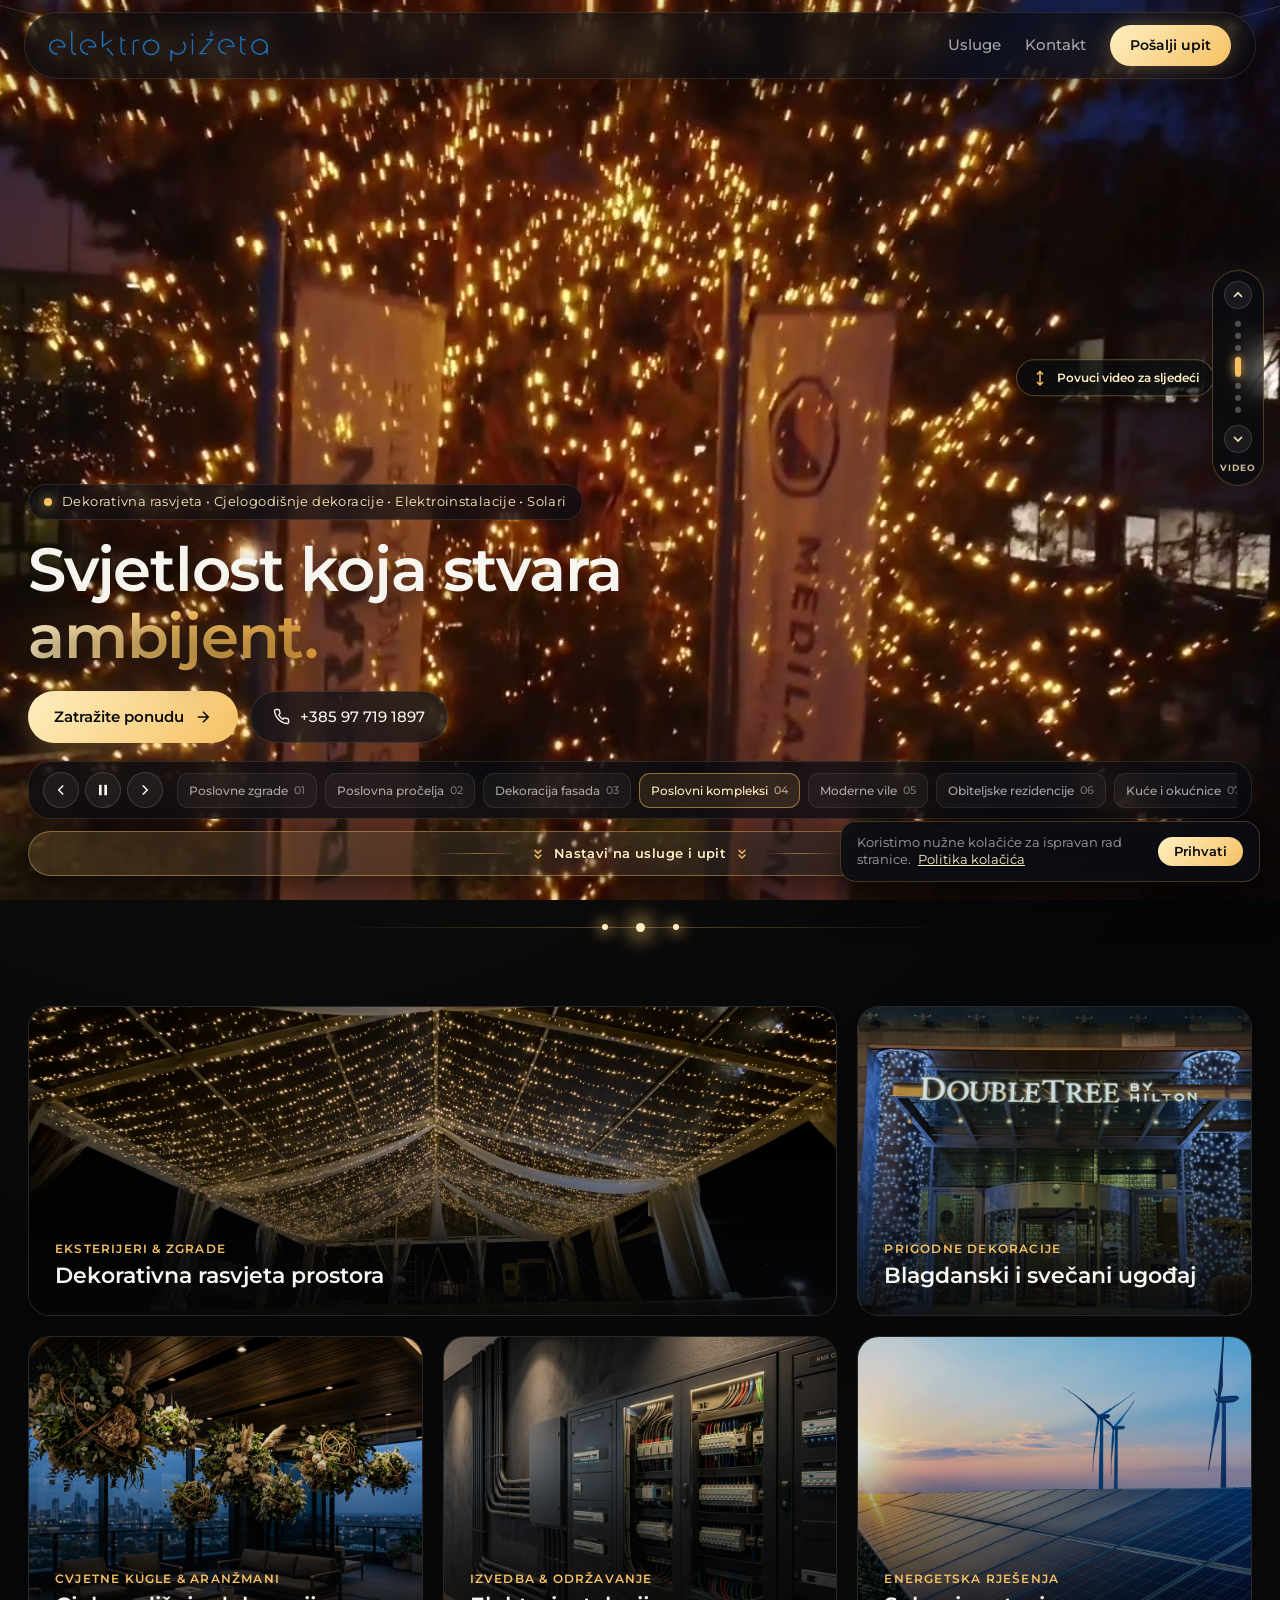
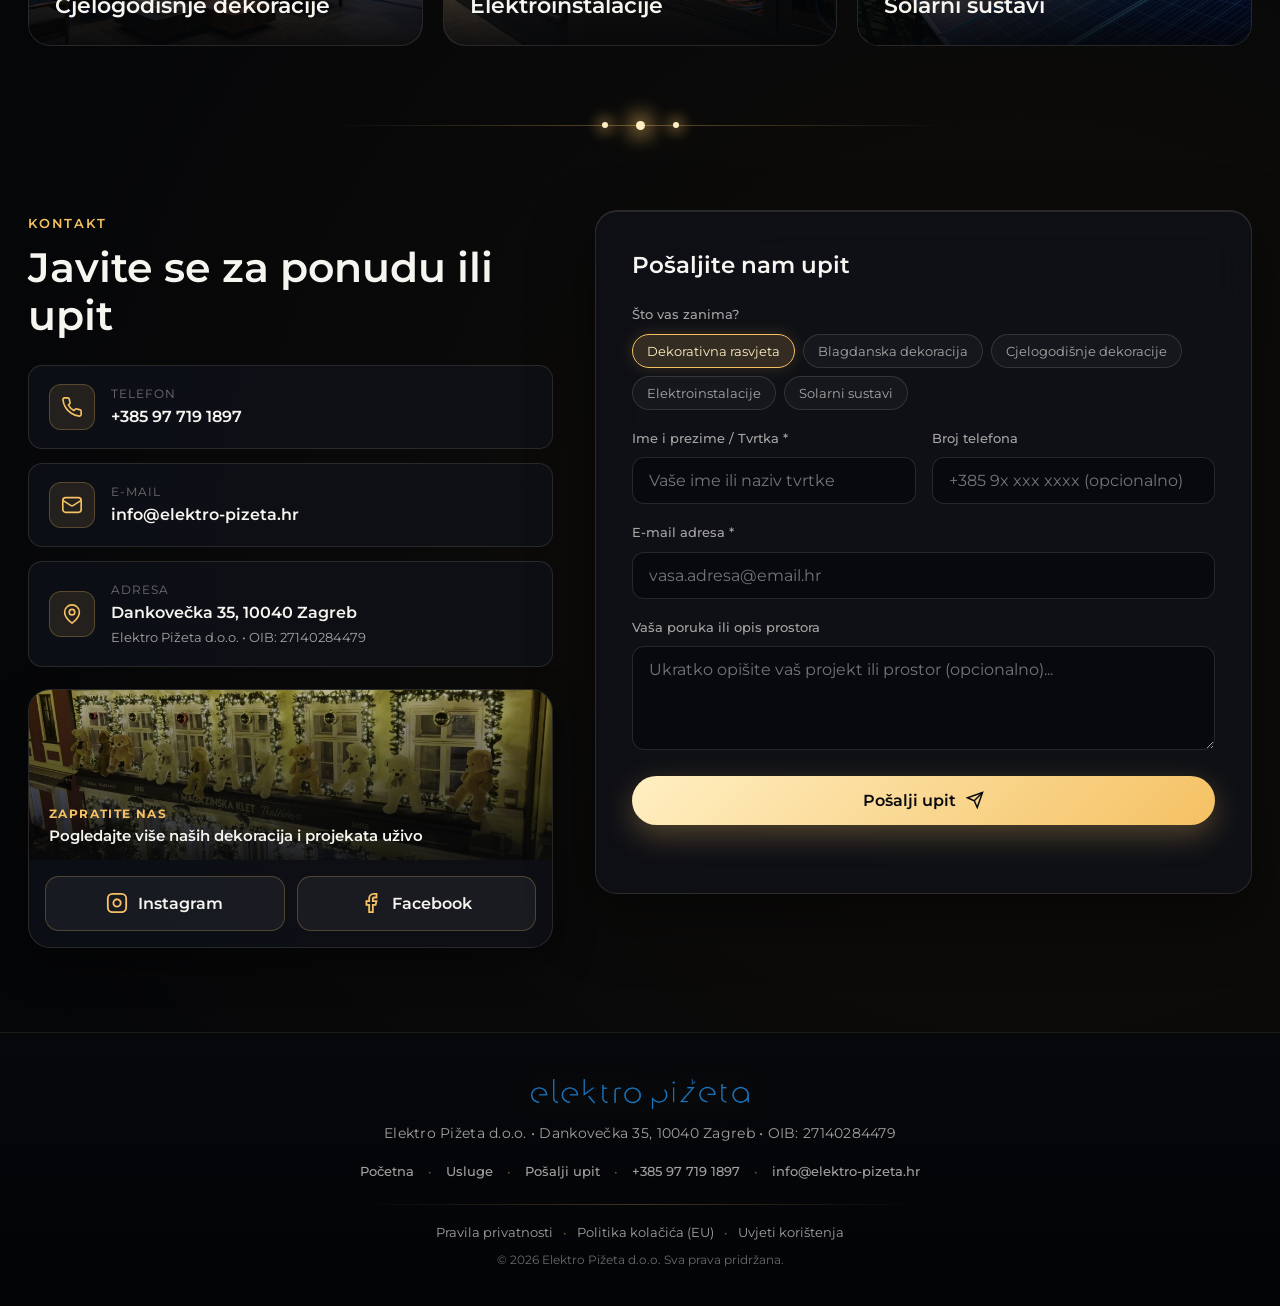
==== index.html @ 0322d675 "Reel vertikalno skrolanje videa, ultra-glatki 540p mobilni videi i prijelaz na usluge" ====
<!DOCTYPE html>
<html lang="hr">
<head>
  <meta charset="UTF-8" />
  <meta name="viewport" content="width=device-width, initial-scale=1.0, viewport-fit=cover" />
  <title>Elektro Pižeta — Dekorativna rasvjeta, Elektroinstalacije & Solarni sustavi</title>
  <meta name="description" content="Elektro Pižeta d.o.o. — Dekorativna rasvjeta prostora, cjelogodišnje dekoracije, elektroinstalacije i solarni sustavi." />
  <link rel="icon" type="image/png" href="assets/images/favicon.png" />

  <!-- Google Fonts: Montserrat -->
  <link rel="preconnect" href="https://fonts.googleapis.com" />
  <link rel="preconnect" href="https://fonts.gstatic.com" crossorigin />
  <link href="https://fonts.googleapis.com/css2?family=Montserrat:ital,wght@0,300..800;1,300..800&display=swap" rel="stylesheet" />

  <link rel="stylesheet" href="styles.css" />
</head>
<body>
  <!-- Subtle Ambient Warm Bokeh Canvas -->
  <canvas id="ambient-lights-canvas" aria-hidden="true"></canvas>

  <!-- Subtle Hanging Architectural String Lights (Top Catenary Garland) -->
  <div class="string-lights-wrapper" aria-hidden="true">
    <svg class="string-lights-svg" viewBox="0 0 1440 110" preserveAspectRatio="none">
      <defs>
        <radialGradient id="bulb-glow" cx="50%" cy="50%" r="50%">
          <stop offset="0%" stop-color="#fff6d6" stop-opacity="1" />
          <stop offset="35%" stop-color="#f7b955" stop-opacity="0.65" />
          <stop offset="100%" stop-color="#f7b955" stop-opacity="0" />
        </radialGradient>
      </defs>
      <!-- Catenary wires -->
      <path class="wire" d="M-20,0 Q180,68 380,8" />
      <path class="wire" d="M380,8 Q560,78 740,12" />
      <path class="wire" d="M740,12 Q920,76 1100,8" />
      <path class="wire" d="M1100,8 Q1280,68 1460,0" />

      <!-- Warm architectural filament bulbs -->
      <g class="bulb-group b1" transform="translate(80, 25)">
        <line x1="0" y1="0" x2="0" y2="10" class="socket-cord" />
        <circle cx="0" cy="14" r="18" fill="url(#bulb-glow)" class="glow-halo" />
        <circle cx="0" cy="14" r="3" fill="#fff8e7" />
      </g>
      <g class="bulb-group b2" transform="translate(185, 38)">
        <line x1="0" y1="0" x2="0" y2="14" class="socket-cord" />
        <circle cx="0" cy="18" r="22" fill="url(#bulb-glow)" class="glow-halo" />
        <circle cx="0" cy="18" r="3.5" fill="#fff8e7" />
      </g>
      <g class="bulb-group b3" transform="translate(295, 26)">
        <line x1="0" y1="0" x2="0" y2="9" class="socket-cord" />
        <circle cx="0" cy="13" r="17" fill="url(#bulb-glow)" class="glow-halo" />
        <circle cx="0" cy="13" r="3" fill="#fff8e7" />
      </g>
      <g class="bulb-group b4" transform="translate(465, 32)">
        <line x1="0" y1="0" x2="0" y2="12" class="socket-cord" />
        <circle cx="0" cy="16" r="20" fill="url(#bulb-glow)" class="glow-halo" />
        <circle cx="0" cy="16" r="3.2" fill="#fff8e7" />
      </g>
      <g class="bulb-group b5" transform="translate(565, 44)">
        <line x1="0" y1="0" x2="0" y2="15" class="socket-cord" />
        <circle cx="0" cy="19" r="24" fill="url(#bulb-glow)" class="glow-halo" />
        <circle cx="0" cy="19" r="3.5" fill="#fff8e7" />
      </g>
      <g class="bulb-group b6" transform="translate(665, 30)">
        <line x1="0" y1="0" x2="0" y2="10" class="socket-cord" />
        <circle cx="0" cy="14" r="18" fill="url(#bulb-glow)" class="glow-halo" />
        <circle cx="0" cy="14" r="3" fill="#fff8e7" />
      </g>
      <g class="bulb-group b7" transform="translate(830, 32)">
        <line x1="0" y1="0" x2="0" y2="12" class="socket-cord" />
        <circle cx="0" cy="16" r="20" fill="url(#bulb-glow)" class="glow-halo" />
        <circle cx="0" cy="16" r="3.2" fill="#fff8e7" />
      </g>
      <g class="bulb-group b8" transform="translate(925, 43)">
        <line x1="0" y1="0" x2="0" y2="14" class="socket-cord" />
        <circle cx="0" cy="18" r="23" fill="url(#bulb-glow)" class="glow-halo" />
        <circle cx="0" cy="18" r="3.5" fill="#fff8e7" />
      </g>
      <g class="bulb-group b9" transform="translate(1025, 28)">
        <line x1="0" y1="0" x2="0" y2="9" class="socket-cord" />
        <circle cx="0" cy="13" r="17" fill="url(#bulb-glow)" class="glow-halo" />
        <circle cx="0" cy="13" r="3" fill="#fff8e7" />
      </g>
      <g class="bulb-group b10" transform="translate(1195, 29)">
        <line x1="0" y1="0" x2="0" y2="11" class="socket-cord" />
        <circle cx="0" cy="15" r="19" fill="url(#bulb-glow)" class="glow-halo" />
        <circle cx="0" cy="15" r="3.2" fill="#fff8e7" />
      </g>
      <g class="bulb-group b11" transform="translate(1290, 36)">
        <line x1="0" y1="0" x2="0" y2="13" class="socket-cord" />
        <circle cx="0" cy="17" r="21" fill="url(#bulb-glow)" class="glow-halo" />
        <circle cx="0" cy="17" r="3.4" fill="#fff8e7" />
      </g>
      <g class="bulb-group b12" transform="translate(1385, 22)">
        <line x1="0" y1="0" x2="0" y2="8" class="socket-cord" />
        <circle cx="0" cy="12" r="16" fill="url(#bulb-glow)" class="glow-halo" />
        <circle cx="0" cy="12" r="2.8" fill="#fff8e7" />
      </g>
    </svg>
  </div>

  <!-- Navigation Header -->
  <header class="site-header" id="top">
    <div class="header-inner">
      <a href="#top" class="brand-logo" aria-label="Elektro Pižeta Početna">
        <img src="assets/images/logo-light.png" alt="Elektro Pižeta" />
      </a>

      <nav class="main-nav" aria-label="Glavna navigacija">
        <a href="#galerija" class="nav-link">Usluge</a>
        <a href="#kontakt" class="nav-link">Kontakt</a>
        <a href="#upit" class="nav-cta">Pošalji upit</a>
      </nav>
    </div>
  </header>

  <main>
    <!-- HERO: Fullscreen Sequential Video Showcase (PC Panoramic 16:9 / Mobile Vertical Reel 9:16) -->
    <section class="hero-video-section" aria-label="Video prezentacija radova">
      <div class="video-stage" id="video-stage">
        <video
          id="hero-video-primary"
          class="hero-video active"
          playsinline
          webkit-playsinline
          muted
          preload="auto"
          poster="assets/images/poster-mob-6.jpg"
        ></video>
        <video
          id="hero-video-secondary"
          class="hero-video"
          playsinline
          webkit-playsinline
          muted
          preload="auto"
        ></video>

        <!-- Subtle Vignette & Warm Glow Overlay -->
        <div class="video-vignette"></div>

        <!-- Indikator za vertikalno skrolanje videa (Reels stil na desnom rubu) -->
        <div class="reel-side-rail" id="reel-side-rail" aria-label="Vertikalna navigacija videa">
          <button type="button" class="reel-rail-arrow" id="reel-up-btn" aria-label="Prethodni video">
            <svg width="16" height="16" viewBox="0 0 24 24" fill="none" stroke="currentColor" stroke-width="2.4">
              <path d="M18 15l-6-6-6 6" />
            </svg>
          </button>
          <div class="reel-rail-dots" id="reel-rail-dots"></div>
          <button type="button" class="reel-rail-arrow" id="reel-down-btn" aria-label="Sljedeći video">
            <svg width="16" height="16" viewBox="0 0 24 24" fill="none" stroke="currentColor" stroke-width="2.4">
              <path d="M6 9l6 6 6-6" />
            </svg>
          </button>
          <span class="reel-rail-label">VIDEO</span>
        </div>

        <!-- Animirana oznaka koja posjetitelju pokazuje da se videi mogu skrolati -->
        <div class="reel-swipe-hint" id="reel-swipe-hint" aria-hidden="true">
          <div class="swipe-hint-icon">
            <svg width="18" height="18" viewBox="0 0 24 24" fill="none" stroke="currentColor" stroke-width="2">
              <path d="M12 3v18M8 7l4-4 4 4M8 17l4 4 4-4" />
            </svg>
          </div>
          <span>Povuci video za sljedeći</span>
        </div>
      </div>

      <!-- Donja zona (Naslov, gumbi i traka za skrolanje STRANICE na Usluge i Upit) -->
      <div class="hero-content-container" id="hero-page-scroll-zone">
        <div class="hero-minimal-copy">
          <div class="ambient-badge">
            <span class="pulse-dot"></span>
            <span>Dekorativna rasvjeta &bull; Cjelogodišnje dekoracije &bull; Elektroinstalacije &bull; Solari</span>
          </div>
          <h1 class="hero-title">Svjetlost koja stvara <span class="gold-gradient-text">ambijent.</span></h1>
          <div class="hero-actions">
            <a href="#upit" class="btn-primary">
              <span>Zatražite ponudu</span>
              <svg width="18" height="18" viewBox="0 0 24 24" fill="none" stroke="currentColor" stroke-width="2">
                <path d="M5 12h14M12 5l7 7-7 7" />
              </svg>
            </a>
            <a href="tel:+385977191897" class="btn-glass">
              <svg width="17" height="17" viewBox="0 0 24 24" fill="none" stroke="currentColor" stroke-width="2">
                <path d="M22 16.92v3a2 2 0 0 1-2.18 2 19.79 19.79 0 0 1-8.63-3.07 19.5 19.5 0 0 1-6-6 19.79 19.79 0 0 1-3.07-8.67A2 2 0 0 1 4.11 2h3a2 2 0 0 1 2 1.72 12.84 12.84 0 0 0 .7 2.81 2 2 0 0 1-.45 2.11L8.09 9.91a16 16 0 0 0 6 6l1.27-1.27a2 2 0 0 1 2.11-.45 12.84 12.84 0 0 0 2.81.7A2 2 0 0 1 22 16.92z" />
              </svg>
              <span>+385 97 719 1897</span>
            </a>
          </div>
        </div>

        <!-- Video Playlist Controls -->
        <div class="video-controls-bar" aria-label="Kontrole video galerije">
          <div class="video-nav-arrows">
            <button type="button" class="video-ctrl-btn" id="prev-video-btn" aria-label="Prethodni video" title="Prethodni video">
              <svg width="18" height="18" viewBox="0 0 24 24" fill="none" stroke="currentColor" stroke-width="2">
                <path d="M15 18l-6-6 6-6" />
              </svg>
            </button>
            <button type="button" class="video-ctrl-btn" id="play-pause-btn" aria-label="Pauziraj ili pokreni video" title="Play / Pause">
              <svg id="pause-icon" width="16" height="16" viewBox="0 0 24 24" fill="currentColor">
                <rect x="6" y="4" width="4" height="16" rx="1" />
                <rect x="14" y="4" width="4" height="16" rx="1" />
              </svg>
              <svg id="play-icon" width="16" height="16" viewBox="0 0 24 24" fill="currentColor" style="display:none;">
                <polygon points="6 4 20 12 6 20 6 4" />
              </svg>
            </button>
            <button type="button" class="video-ctrl-btn" id="next-video-btn" aria-label="Sljedeći video" title="Sljedeći video">
              <svg width="18" height="18" viewBox="0 0 24 24" fill="none" stroke="currentColor" stroke-width="2">
                <path d="M9 18l6-6-6-6" />
              </svg>
            </button>
          </div>

          <!-- Dynamic Video Pills with Progress Bars -->
          <div class="video-playlist-pills" id="video-playlist-pills"></div>
        </div>

        <!-- Rješenje za skrolanje stranice dalje: Posebna traka za prijelaz na Usluge i Upit -->
        <a href="#galerija" class="page-scroll-bridge" id="scroll-down-page-btn" aria-label="Skrolaj dolje na usluge i upit">
          <span class="bridge-line"></span>
          <span class="bridge-text">
            <svg width="16" height="16" viewBox="0 0 24 24" fill="none" stroke="currentColor" stroke-width="2.2" class="bridge-chevron">
              <path d="M7 13l5 5 5-5M7 6l5 5 5-5" />
            </svg>
            <span>Nastavi na usluge i upit</span>
            <svg width="16" height="16" viewBox="0 0 24 24" fill="none" stroke="currentColor" stroke-width="2.2" class="bridge-chevron">
              <path d="M7 13l5 5 5-5M7 6l5 5 5-5" />
            </svg>
          </span>
          <span class="bridge-line"></span>
        </a>
      </div>
    </section>

    <!-- Subtle Light Divider -->
    <div class="glow-divider" aria-hidden="true">
      <span class="glow-node"></span>
      <span class="glow-node large"></span>
      <span class="glow-node"></span>
    </div>

    <!-- USLUGE (Bento Grid) -->
    <section class="visual-grid-section" id="galerija">
      <div class="section-container">
        <div class="bento-gallery">
          <!-- 1. Dekorativna rasvjeta prostora -->
          <article class="bento-card bento-wide">
            <img src="assets/images/dekor-prostora.jpg" alt="Dekorativna rasvjeta prostora, eksterijera i fasada" loading="lazy" />
            <div class="bento-overlay">
              <span class="bento-tag">Eksterijeri &amp; Zgrade</span>
              <h2>Dekorativna rasvjeta prostora</h2>
            </div>
          </article>

          <!-- 2. Blagdanski i svečani ugođaj -->
          <article class="bento-card">
            <img src="assets/images/dekor-hilton.jpg" alt="Blagdanski i svečani ugođaj poslovnih objekata" loading="lazy" />
            <div class="bento-overlay">
              <span class="bento-tag">Prigodne dekoracije</span>
              <h2>Blagdanski i svečani ugođaj</h2>
            </div>
          </article>

          <!-- 3. Cjelogodišnje dekoracije (Dekorativne lopte, cvijeće, bez božićnih motiva) -->
          <article class="bento-card">
            <img src="assets/images/cjelogodisnje-dekoracije.jpg" alt="Cjelogodišnje dekoracije — dekorativne cvjetne kugle i aranžmani" loading="lazy" />
            <div class="bento-overlay">
              <span class="bento-tag">Cvjetne kugle &amp; Aranžmani</span>
              <h2>Cjelogodišnje dekoracije</h2>
            </div>
          </article>

          <!-- 4. Elektroinstalacije -->
          <article class="bento-card">
            <img src="assets/images/elektroinstalacije.jpg" alt="Stručne elektroinstalacije za poslovne i stambene objekte" loading="lazy" />
            <div class="bento-overlay">
              <span class="bento-tag">Izvedba &amp; Održavanje</span>
              <h2>Elektroinstalacije</h2>
            </div>
          </article>

          <!-- 5. Solarni sustavi -->
          <article class="bento-card">
            <img src="assets/images/solar-hero.jpg" alt="Solarni sustavi i elektrane" loading="lazy" />
            <div class="bento-overlay">
              <span class="bento-tag">Energetska rješenja</span>
              <h2>Solarni sustavi</h2>
            </div>
          </article>
        </div>
      </div>
    </section>

    <!-- Subtle Light Divider -->
    <div class="glow-divider" aria-hidden="true">
      <span class="glow-node"></span>
      <span class="glow-node large"></span>
      <span class="glow-node"></span>
    </div>

    <!-- KONTAKT & FORMA ZA UPIT -->
    <section class="contact-section" id="kontakt">
      <div class="section-container">
        <div class="contact-grid" id="upit">
          <!-- Lijeva strana: Kontakt podaci -->
          <div class="contact-info-panel">
            <span class="eyebrow-gold">Kontakt</span>
            <h2 class="section-heading">Javite se za ponudu ili upit</h2>

            <div class="contact-cards-list">
              <a href="tel:+385977191897" class="contact-item-card">
                <div class="contact-icon">
                  <svg width="22" height="22" viewBox="0 0 24 24" fill="none" stroke="currentColor" stroke-width="1.8">
                    <path d="M22 16.92v3a2 2 0 0 1-2.18 2 19.79 19.79 0 0 1-8.63-3.07 19.5 19.5 0 0 1-6-6 19.79 19.79 0 0 1-3.07-8.67A2 2 0 0 1 4.11 2h3a2 2 0 0 1 2 1.72 12.84 12.84 0 0 0 .7 2.81 2 2 0 0 1-.45 2.11L8.09 9.91a16 16 0 0 0 6 6l1.27-1.27a2 2 0 0 1 2.11-.45 12.84 12.84 0 0 0 2.81.7A2 2 0 0 1 22 16.92z" />
                  </svg>
                </div>
                <div>
                  <span class="contact-label">Telefon</span>
                  <strong class="contact-value">+385 97 719 1897</strong>
                </div>
              </a>

              <a href="mailto:info@elektro-pizeta.hr" class="contact-item-card">
                <div class="contact-icon">
                  <svg width="22" height="22" viewBox="0 0 24 24" fill="none" stroke="currentColor" stroke-width="1.8">
                    <rect x="2" y="4" width="20" height="16" rx="3" />
                    <path d="m22 7-8.97 5.7a1.94 1.94 0 0 1-2.06 0L2 7" />
                  </svg>
                </div>
                <div>
                  <span class="contact-label">E-mail</span>
                  <strong class="contact-value">info@elektro-pizeta.hr</strong>
                </div>
              </a>

              <a href="https://maps.google.com/?q=Dankovečka+35,+10040+Zagreb" target="_blank" rel="noopener noreferrer" class="contact-item-card">
                <div class="contact-icon">
                  <svg width="22" height="22" viewBox="0 0 24 24" fill="none" stroke="currentColor" stroke-width="1.8">
                    <path d="M20 10c0 6-8 12-8 12s-8-6-8-12a8 8 0 0 1 16 0Z" />
                    <circle cx="12" cy="10" r="3" />
                  </svg>
                </div>
                <div>
                  <span class="contact-label">Adresa</span>
                  <strong class="contact-value">Dankovečka 35, 10040 Zagreb</strong>
                  <small class="contact-subvalue">Elektro Pižeta d.o.o. &bull; OIB: 27140284479</small>
                </div>
              </a>
            </div>

            <!-- Upečatljiva kartica za društvene mreže sa slikom i većim tipkama -->
            <div class="social-showcase-card">
              <div class="social-showcase-media">
                <img src="assets/images/poster-pc-3.jpg" alt="Elektro Pižeta projekti na društvenim mrežama" loading="lazy" />
                <div class="social-showcase-overlay">
                  <span class="social-showcase-badge">Zapratite nas</span>
                  <p class="social-showcase-caption">Pogledajte više naših dekoracija i projekata uživo</p>
                </div>
              </div>
              <div class="social-links-row">
                <a href="https://www.instagram.com/elektro_pizeta/" target="_blank" rel="noopener noreferrer" class="social-pill social-pill-lg">
                  <svg width="22" height="22" viewBox="0 0 24 24" fill="none" stroke="currentColor" stroke-width="2">
                    <rect x="2" y="2" width="20" height="20" rx="5" ry="5" />
                    <path d="M16 11.37A4 4 0 1 1 12.63 8 4 4 0 0 1 16 11.37z" />
                    <line x1="17.5" y1="6.5" x2="17.51" y2="6.5" />
                  </svg>
                  <span>Instagram</span>
                </a>
                <a href="https://www.facebook.com/people/Elektro-Pieta/100046227527095/" target="_blank" rel="noopener noreferrer" class="social-pill social-pill-lg">
                  <svg width="22" height="22" viewBox="0 0 24 24" fill="none" stroke="currentColor" stroke-width="2">
                    <path d="M18 2h-3a5 5 0 0 0-5 5v3H7v4h3v8h4v-8h3l1-4h-4V7a1 1 0 0 1 1-1h3z" />
                  </svg>
                  <span>Facebook</span>
                </a>
              </div>
            </div>
          </div>

          <!-- Desna strana: Forma za upit -->
          <div class="inquiry-form-panel">
            <form id="inquiry-form" class="inquiry-form">
              <h3 class="form-title">Pošaljite nam upit</h3>

              <!-- Odabir teme jednim klikom -->
              <div class="field-group">
                <label class="field-label">Što vas zanima?</label>
                <div class="topic-chips" id="topic-chips">
                  <button type="button" class="topic-chip active" data-topic="Dekorativna rasvjeta prostora">Dekorativna rasvjeta</button>
                  <button type="button" class="topic-chip" data-topic="Blagdanski i svečani ugođaj">Blagdanska dekoracija</button>
                  <button type="button" class="topic-chip" data-topic="Cjelogodišnje dekoracije">Cjelogodišnje dekoracije</button>
                  <button type="button" class="topic-chip" data-topic="Elektroinstalacije">Elektroinstalacije</button>
                  <button type="button" class="topic-chip" data-topic="Solarni sustavi">Solarni sustavi</button>
                </div>
                <input type="hidden" name="kategorija" id="selected-topic" value="Dekorativna rasvjeta prostora" />
              </div>

              <div class="form-row-two">
                <div class="field-group">
                  <label for="ime" class="field-label">Ime i prezime / Tvrtka *</label>
                  <input type="text" id="ime" name="ime" required placeholder="Vaše ime ili naziv tvrtke" />
                </div>
                <div class="field-group">
                  <label for="telefon" class="field-label">Broj telefona</label>
                  <input type="tel" id="telefon" name="telefon" placeholder="+385 9x xxx xxxx (opcionalno)" />
                </div>
              </div>

              <div class="field-group">
                <label for="email" class="field-label">E-mail adresa *</label>
                <input type="email" id="email" name="email" required placeholder="vasa.adresa@email.hr" />
              </div>

              <div class="field-group">
                <label for="poruka" class="field-label">Vaša poruka ili opis prostora</label>
                <textarea id="poruka" name="poruka" rows="4" placeholder="Ukratko opišite vaš projekt ili prostor (opcionalno)..."></textarea>
              </div>

              <button type="submit" class="btn-submit" id="submit-btn">
                <span>Pošalji upit</span>
                <svg width="18" height="18" viewBox="0 0 24 24" fill="none" stroke="currentColor" stroke-width="2">
                  <line x1="22" y1="2" x2="11" y2="13" />
                  <polygon points="22 2 15 22 11 13 2 9 22 2" />
                </svg>
              </button>

              <p id="form-feedback" class="form-feedback" role="status" aria-live="polite"></p>
            </form>
          </div>
        </div>
      </div>
    </section>
  </main>

  <!-- Symmetrical Luxury Dark Footer -->
  <footer class="site-footer">
    <div class="section-container footer-symmetric">
      <a href="#top" class="footer-brand-link" aria-label="Povratak na vrh">
        <img src="assets/images/logo-light.png" alt="Elektro Pižeta" class="footer-logo" />
      </a>

      <p class="footer-company-details">
        Elektro Pižeta d.o.o. &bull; Dankovečka 35, 10040 Zagreb &bull; OIB: 27140284479
      </p>

      <nav class="footer-quick-links" aria-label="Brze poveznice u podnožju">
        <a href="#top">Početna</a>
        <span class="footer-dot">&bull;</span>
        <a href="#galerija">Usluge</a>
        <span class="footer-dot">&bull;</span>
        <a href="#upit">Pošalji upit</a>
        <span class="footer-dot">&bull;</span>
        <a href="tel:+385977191897">+385 97 719 1897</a>
        <span class="footer-dot">&bull;</span>
        <a href="mailto:info@elektro-pizeta.hr">info@elektro-pizeta.hr</a>
      </nav>

      <div class="footer-divider" aria-hidden="true"></div>

      <div class="footer-bottom-bar">
        <div class="footer-legal-links">
          <button type="button" class="footer-legal-btn" data-open-legal="privacy">Pravila privatnosti</button>
          <span class="footer-dot">&bull;</span>
          <button type="button" class="footer-legal-btn" data-open-legal="cookies">Politika kolačića (EU)</button>
          <span class="footer-dot">&bull;</span>
          <button type="button" class="footer-legal-btn" data-open-legal="terms">Uvjeti korištenja</button>
        </div>

        <p class="footer-copy">&copy; <span id="year">2026</span> Elektro Pižeta d.o.o. Sva prava pridržana.</p>
      </div>
    </div>
  </footer>

  <!-- Suptilna obavijest o kolačićima (Cookie Toast) -->
  <aside id="cookie-banner" class="cookie-banner" role="dialog" aria-live="polite" aria-label="Obavijest o kolačićima" hidden>
    <div class="cookie-banner-text">
      <span>Koristimo nužne kolačiće za ispravan rad stranice.</span>
      <button type="button" class="cookie-link-btn" data-open-legal="cookies">Politika kolačića</button>
    </div>
    <div class="cookie-banner-actions">
      <button type="button" id="cookie-accept-btn" class="cookie-accept-btn">Prihvati</button>
    </div>
  </aside>

  <!-- Modal za Pravila privatnosti, Politiku kolačića i Uvjete korištenja -->
  <div id="legal-modal" class="legal-modal-backdrop" role="dialog" aria-modal="true" aria-labelledby="legal-modal-title" hidden>
    <div class="legal-modal-dialog">
      <div class="legal-modal-header">
        <div class="legal-tabs" role="tablist">
          <button type="button" class="legal-tab active" data-legal-tab="privacy" role="tab">Pravila privatnosti</button>
          <button type="button" class="legal-tab" data-legal-tab="cookies" role="tab">Politika kolačića (EU)</button>
          <button type="button" class="legal-tab" data-legal-tab="terms" role="tab">Uvjeti korištenja</button>
        </div>
        <button type="button" id="legal-modal-close" class="legal-close-btn" aria-label="Zatvori">
          <svg width="20" height="20" viewBox="0 0 24 24" fill="none" stroke="currentColor" stroke-width="2">
            <line x1="18" y1="6" x2="6" y2="18" />
            <line x1="6" y1="6" x2="18" y2="18" />
          </svg>
        </button>
      </div>

      <div class="legal-modal-body">
        <!-- Tab 1: Pravila privatnosti -->
        <div class="legal-pane active" id="legal-pane-privacy">
          <h3 id="legal-modal-title">Pravila privatnosti</h3>
          <p><strong>Elektro Pižeta d.o.o.</strong> (Dankovečka 35, 10040 Zagreb, OIB: 27140284479), vlasnik web stranice <code>www.elektro-pizeta.hr</code>, svjesna je važnosti zaštite Vaše privatnosti te se obvezuje štititi podatke prikupljene od posjetitelja naše internetske stranice sukladno Općoj uredbi o zaštiti osobnih podataka (GDPR – Uredba EU 2016/679).</p>
          <h4>Podaci koje prikupljamo</h4>
          <p>Osobne podatke (ime i prezime ili naziv tvrtke, broj telefona, e-mail adresa i sadržaj upita) prikupljamo isključivo kada nam ih dobrovoljno dostavite putem kontakt forme ili izravnim slanjem e-pošte u svrhu izrade informativne ponude ili odgovora na vaš upit.</p>
          <h4>Svrha i rok čuvanja podataka</h4>
          <p>Vaše podatke koristimo isključivo radi poslovne komunikacije i realizacije traženih usluga (dekorativna rasvjeta, cjelogodišnje dekoracije, elektroinstalacije, solarni sustavi) te ih ne ustupamo trećim stranama, osim kada je to zakonski obvezno.</p>
          <h4>Vaša prava</h4>
          <p>U svakom trenutku imate pravo zatražiti pristup svojim osobnim podacima, njihov ispravak ili brisanje slanjem zahtjeva na <a href="mailto:info@elektro-pizeta.hr">info@elektro-pizeta.hr</a>.</p>
        </div>

        <!-- Tab 2: Politika kolačića (EU) -->
        <div class="legal-pane" id="legal-pane-cookies" hidden>
          <h3>Politika kolačića (EU)</h3>
          <p>Ova Politika kolačića primjenjuje se na građane i stalne rezidente Europskog gospodarskog prostora. Naše web mjesto <code>https://elektro-pizeta.hr</code> koristi samo tehnički nužne kolačiće i lokalnu pohranu preglednika radi pravilnog i sigurnog funkcioniranja stranice.</p>
          <h4>Što su kolačići?</h4>
          <p>Kolačić je mala tekstualna datoteka koju vaš preglednik sprema na vaš uređaj prilikom posjeta internetskoj stranici kako bi zapamtio vaše osnovne postavke (poput potvrde ove obavijesti o kolačićima).</p>
          <h4>Vrste kolačića koje koristimo</h4>
          <ul>
            <li><strong>Tehnički / nužni kolačići:</strong> Neophodni su za ispravno prikazivanje web mjesta, rad video zapisa, sigurnost (Cloudflare zaštita) i pamćenje vašeg izbora o kolačićima. Ovi kolačići ne prate vaše kretanje na drugim stranicama.</li>
          </ul>
          <h4>Upravljanje kolačićima</h4>
          <p>Kolačiće možete u bilo kojem trenutku obrisati ili blokirati kroz postavke svojeg internetskog preglednika.</p>
        </div>

        <!-- Tab 3: Uvjeti korištenja -->
        <div class="legal-pane" id="legal-pane-terms" hidden>
          <h3>Uvjeti korištenja</h3>
          <p>Informacije objavljene na internetskoj stranici <code>elektro-pizeta.hr</code> informativnog su karaktera. <strong>Elektro Pižeta d.o.o.</strong> nastoji osigurati točnost i ažurnost svih prikazanih informacija, fotografija i video materijala izvedenih projekata.</p>
          <h4>Autorska prava</h4>
          <p>Svi video materijali, fotografije projekata, logotipi i vizualni elementi na ovoj stranici vlasništvo su tvrtke Elektro Pižeta d.o.o. te ih nije dopušteno kopirati ili distribuirati bez prethodne pisane suglasnosti.</p>
          <h4>Kontakt podaci</h4>
          <p>Elektro Pižeta d.o.o.<br />Dankovečka 35, 10040 Zagreb<br />OIB: 27140284479<br />E-mail: <a href="mailto:info@elektro-pizeta.hr">info@elektro-pizeta.hr</a></p>
        </div>
      </div>
    </div>
  </div>

  <script src="script.js"></script>
</body>
</html>
---- styles.css ----
:root {
  --bg-deep: #050608;
  --bg-surface: #0b0d13;
  --bg-card: rgba(16, 19, 27, 0.72);
  --bg-glass: rgba(255, 255, 255, 0.04);
  --border-subtle: rgba(255, 232, 185, 0.12);
  --border-glow: rgba(247, 185, 85, 0.38);

  --gold-light: #ffefc2;
  --gold-primary: #f5c163;
  --gold-warm: #e29d38;
  --gold-glow: rgba(245, 193, 99, 0.25);

  --text-main: #f7f5f0;
  --text-muted: rgba(247, 245, 240, 0.65);
  --text-dim: rgba(247, 245, 240, 0.42);

  --font-display: 'Montserrat', -apple-system, BlinkMacSystemFont, sans-serif;
  --font-sans: 'Montserrat', -apple-system, BlinkMacSystemFont, sans-serif;

  --radius-lg: 22px;
  --radius-md: 14px;
  --radius-pill: 999px;
}

*,
*::before,
*::after {
  box-sizing: border-box;
  margin: 0;
  padding: 0;
}

html {
  scroll-behavior: smooth;
  background-color: var(--bg-deep);
  color: var(--text-main);
  font-family: var(--font-sans);
  -webkit-text-size-adjust: 100%;
}

body {
  background-color: var(--bg-deep);
  background-image:
    radial-gradient(circle at 20% 10%, rgba(245, 193, 99, 0.06), transparent 40%),
    radial-gradient(circle at 80% 75%, rgba(226, 157, 56, 0.05), transparent 45%);
  min-height: 100vh;
  min-height: 100dvh;
  overflow-x: hidden;
  line-height: 1.6;
  position: relative;
}

/* Subtle Ambient Bokeh Canvas */
#ambient-lights-canvas {
  position: fixed;
  inset: 0;
  width: 100%;
  height: 100%;
  pointer-events: none;
  z-index: 1;
  opacity: 0.75;
}

/* Subtle Hanging Architectural String Lights (Top Garland) */
.string-lights-wrapper {
  position: fixed;
  top: 0;
  left: 0;
  width: 100%;
  height: 92px;
  pointer-events: none;
  z-index: 35;
  overflow: hidden;
}

.string-lights-svg {
  width: 100%;
  height: 100%;
  display: block;
}

.string-lights-svg .wire {
  fill: none;
  stroke: rgba(255, 232, 185, 0.16);
  stroke-width: 1.2;
}

.string-lights-svg .socket-cord {
  stroke: rgba(255, 232, 185, 0.22);
  stroke-width: 1.1;
}

.bulb-group .glow-halo {
  animation: warmPulse 4.2s ease-in-out infinite alternate;
}

.bulb-group.b2 .glow-halo, .bulb-group.b6 .glow-halo, .bulb-group.b10 .glow-halo {
  animation-duration: 3.3s;
  animation-delay: -1.2s;
}

.bulb-group.b3 .glow-halo, .bulb-group.b7 .glow-halo, .bulb-group.b11 .glow-halo {
  animation-duration: 4.9s;
  animation-delay: -2.4s;
}

@keyframes warmPulse {
  0% { opacity: 0.45; }
  50% { opacity: 0.92; }
  100% { opacity: 0.62; }
}

/* Header */
.site-header {
  position: fixed;
  top: max(12px, env(safe-area-inset-top));
  left: 0;
  width: 100%;
  z-index: 40;
  padding: 0 24px;
}

.header-inner {
  max-width: 1320px;
  margin: 0 auto;
  padding: 12px 24px;
  background: rgba(8, 10, 15, 0.68);
  backdrop-filter: blur(18px);
  -webkit-backdrop-filter: blur(18px);
  border: 1px solid var(--border-subtle);
  border-radius: var(--radius-pill);
  display: flex;
  align-items: center;
  justify-content: space-between;
  gap: 16px;
  box-shadow: 0 12px 40px rgba(0, 0, 0, 0.45);
}

.brand-logo img {
  height: 30px;
  width: auto;
  display: block;
  filter: drop-shadow(0 0 12px rgba(245, 193, 99, 0.25));
}

.main-nav {
  display: flex;
  align-items: center;
  gap: 24px;
}

.nav-link {
  color: var(--text-muted);
  text-decoration: none;
  font-size: 0.92rem;
  font-weight: 500;
  transition: color 0.25s ease;
}

.nav-link:hover {
  color: var(--gold-light);
}

.nav-cta {
  text-decoration: none;
  font-size: 0.9rem;
  font-weight: 600;
  color: #090a0d;
  background: linear-gradient(135deg, var(--gold-light), var(--gold-primary));
  padding: 9px 20px;
  border-radius: var(--radius-pill);
  box-shadow: 0 0 22px rgba(245, 193, 99, 0.32);
  white-space: nowrap;
  transition: transform 0.25s ease, box-shadow 0.25s ease;
}

.nav-cta:hover {
  transform: translateY(-1px);
  box-shadow: 0 0 30px rgba(245, 193, 99, 0.55);
}

/* HERO VIDEO SHOWCASE */
.hero-video-section {
  position: relative;
  width: 100%;
  height: 100vh;
  height: 100dvh;
  min-height: 620px;
  max-height: 1120px;
  display: flex;
  align-items: flex-end;
  overflow: hidden;
  z-index: 2;
}

.video-stage {
  position: absolute;
  inset: 0;
  width: 100%;
  height: 100%;
  background: #040507;
  overflow: hidden;
  touch-action: none; /* Gornja video zona prima swipe za skrolanje videa */
}

.hero-video {
  position: absolute;
  inset: 0;
  width: 100%;
  height: 100%;
  object-fit: cover;
  object-position: center center;
  opacity: 0;
  will-change: transform, opacity;
  transform: translate3d(0, 0, 0);
  backface-visibility: hidden;
  -webkit-backface-visibility: hidden;
  transition: transform 0.42s cubic-bezier(0.22, 1, 0.36, 1), opacity 0.38s ease-out;
}

.hero-video.active {
  opacity: 1;
  transform: translate3d(0, 0, 0);
  z-index: 2;
}

/* Reel vertikalni scroll prijelazi (kao TikTok / Reels) */
.hero-video.reel-enter-next {
  transition: none !important;
  opacity: 1;
  transform: translate3d(0, 100%, 0);
  z-index: 3;
}

.hero-video.reel-enter-prev {
  transition: none !important;
  opacity: 1;
  transform: translate3d(0, -100%, 0);
  z-index: 3;
}

.hero-video.reel-exit-up {
  opacity: 0.35;
  transform: translate3d(0, -100%, 0);
  z-index: 1;
}

.hero-video.reel-exit-down {
  opacity: 0.35;
  transform: translate3d(0, 100%, 0);
  z-index: 1;
}

/* Desna vertikalna traka indikatora za skrolanje videa (Reels stil) */
.reel-side-rail {
  position: absolute;
  right: 16px;
  top: 42%;
  transform: translateY(-50%);
  z-index: 12;
  display: flex;
  flex-direction: column;
  align-items: center;
  gap: 8px;
  padding: 10px 7px;
  border-radius: var(--radius-pill);
  background: rgba(8, 10, 15, 0.62);
  border: 1px solid rgba(245, 193, 99, 0.28);
  backdrop-filter: blur(10px);
  -webkit-backdrop-filter: blur(10px);
}

.reel-rail-arrow {
  width: 28px;
  height: 28px;
  border-radius: 50%;
  border: 1px solid rgba(255, 255, 255, 0.14);
  background: rgba(255, 255, 255, 0.06);
  color: var(--gold-light);
  display: flex;
  align-items: center;
  justify-content: center;
  cursor: pointer;
  padding: 0;
  transition: background 0.2s ease, transform 0.2s ease;
  -webkit-tap-highlight-color: transparent;
}

.reel-rail-arrow:hover,
.reel-rail-arrow:active {
  background: rgba(245, 193, 99, 0.25);
  transform: scale(1.08);
}

.reel-rail-dots {
  display: flex;
  flex-direction: column;
  align-items: center;
  gap: 6px;
  padding: 4px 0;
}

.reel-dot {
  width: 6px;
  height: 6px;
  border-radius: var(--radius-pill);
  background: rgba(255, 255, 255, 0.28);
  border: none;
  padding: 0;
  cursor: pointer;
  transition: height 0.25s ease, background 0.25s ease, box-shadow 0.25s ease;
}

.reel-dot.active {
  height: 20px;
  background: var(--gold-primary);
  box-shadow: 0 0 10px var(--gold-primary);
}

.reel-rail-label {
  font-size: 0.56rem;
  font-weight: 700;
  letter-spacing: 0.12em;
  color: var(--gold-light);
  opacity: 0.8;
}

/* Animirana oznaka "Povuci video za sljedeći" */
.reel-swipe-hint {
  position: absolute;
  right: 66px;
  top: 42%;
  transform: translateY(-50%);
  z-index: 11;
  display: inline-flex;
  align-items: center;
  gap: 8px;
  padding: 8px 14px;
  border-radius: var(--radius-pill);
  background: rgba(8, 10, 15, 0.72);
  border: 1px solid rgba(245, 193, 99, 0.35);
  color: var(--gold-light);
  font-size: 0.76rem;
  font-weight: 600;
  pointer-events: none;
  box-shadow: 0 8px 24px rgba(0, 0, 0, 0.45);
  transition: opacity 0.4s ease, transform 0.4s ease;
}

.reel-swipe-hint.hidden-hint {
  opacity: 0;
  transform: translateY(-50%) translateX(10px);
}

.swipe-hint-icon {
  display: flex;
  align-items: center;
  justify-content: center;
  color: var(--gold-primary);
  animation: swipeUpDown 1.6s ease-in-out infinite;
}

@keyframes swipeUpDown {
  0%, 100% { transform: translateY(-3px); }
  50% { transform: translateY(3px); }
}

/* Donja traka za glatko skrolanje STRANICE na Usluge i Upit */
.page-scroll-bridge {
  display: flex;
  align-items: center;
  justify-content: center;
  gap: 12px;
  width: 100%;
  padding: 11px 18px;
  margin-top: -6px;
  border-radius: var(--radius-pill);
  background: linear-gradient(135deg, rgba(245, 193, 99, 0.16), rgba(15, 18, 26, 0.85));
  border: 1px solid rgba(245, 193, 99, 0.42);
  color: var(--gold-light);
  text-decoration: none;
  font-size: 0.82rem;
  font-weight: 600;
  letter-spacing: 0.03em;
  box-shadow: 0 8px 26px rgba(0, 0, 0, 0.45);
  transition: transform 0.2s ease, background 0.2s ease, border-color 0.2s ease;
}

.page-scroll-bridge:hover {
  transform: translateY(-1px);
  border-color: var(--gold-light);
  background: linear-gradient(135deg, rgba(245, 193, 99, 0.26), rgba(15, 18, 26, 0.92));
}

.bridge-line {
  flex: 1;
  max-width: 80px;
  height: 1px;
  background: linear-gradient(90deg, transparent, rgba(245, 193, 99, 0.5), transparent);
}

.bridge-text {
  display: inline-flex;
  align-items: center;
  gap: 8px;
}

.bridge-chevron {
  color: var(--gold-primary);
  animation: chevronBounce 1.8s ease-in-out infinite;
}

@keyframes chevronBounce {
  0%, 100% { transform: translateY(-2px); }
  50% { transform: translateY(2px); }
}

.video-vignette {
  position: absolute;
  inset: 0;
  background:
    linear-gradient(180deg, rgba(5, 6, 8, 0.68) 0%, rgba(5, 6, 8, 0.16) 35%, rgba(5, 6, 8, 0.55) 70%, var(--bg-deep) 100%),
    radial-gradient(circle at 50% 45%, transparent 35%, rgba(5, 6, 8, 0.6) 100%);
  pointer-events: none;
}

.hero-content-container {
  position: relative;
  z-index: 5;
  width: 100%;
  max-width: 1320px;
  margin: 0 auto;
  padding: 0 28px max(24px, env(safe-area-inset-bottom));
  display: flex;
  flex-direction: column;
  gap: 18px;
  touch-action: pan-y; /* Donja zona uvijek normalno skrola stranicu prema Uslugama i Upitu */
}

.hero-minimal-copy {
  max-width: 720px;
}

.ambient-badge {
  display: inline-flex;
  align-items: center;
  gap: 10px;
  padding: 7px 15px;
  border-radius: var(--radius-pill);
  background: rgba(12, 14, 20, 0.68);
  border: 1px solid var(--border-subtle);
  backdrop-filter: blur(10px);
  -webkit-backdrop-filter: blur(10px);
  font-size: 0.8rem;
  letter-spacing: 0.03em;
  color: var(--gold-light);
  margin-bottom: 16px;
}

.pulse-dot {
  width: 8px;
  height: 8px;
  flex-shrink: 0;
  border-radius: 50%;
  background: var(--gold-primary);
  box-shadow: 0 0 12px var(--gold-primary);
  animation: dotGlow 2.4s infinite ease-in-out;
}

@keyframes dotGlow {
  0%, 100% { transform: scale(1); opacity: 0.85; }
  50% { transform: scale(1.3); opacity: 1; }
}

.hero-title {
  font-family: var(--font-display);
  font-size: clamp(2.15rem, 4.8vw, 4.1rem);
  font-weight: 600;
  line-height: 1.08;
  letter-spacing: -0.02em;
  margin-bottom: 22px;
  text-shadow: 0 10px 30px rgba(0, 0, 0, 0.65);
}

.gold-gradient-text {
  background: linear-gradient(125deg, #fff6d6 0%, #f5c163 50%, #e29d38 100%);
  -webkit-background-clip: text;
  -webkit-text-fill-color: transparent;
  filter: drop-shadow(0 0 22px rgba(245, 193, 99, 0.25));
}

.hero-actions {
  display: flex;
  flex-wrap: wrap;
  gap: 12px;
}

.btn-primary {
  display: inline-flex;
  align-items: center;
  justify-content: center;
  gap: 10px;
  padding: 13px 26px;
  border-radius: var(--radius-pill);
  background: linear-gradient(135deg, var(--gold-light), var(--gold-primary));
  color: #090a0d;
  font-weight: 600;
  font-size: 0.95rem;
  text-decoration: none;
  box-shadow: 0 8px 30px rgba(245, 193, 99, 0.35);
  transition: transform 0.25s ease, box-shadow 0.25s ease;
}

.btn-primary:hover {
  transform: translateY(-2px);
  box-shadow: 0 12px 38px rgba(245, 193, 99, 0.55);
}

.btn-glass {
  display: inline-flex;
  align-items: center;
  justify-content: center;
  gap: 10px;
  padding: 13px 22px;
  border-radius: var(--radius-pill);
  background: rgba(15, 18, 26, 0.68);
  border: 1px solid var(--border-subtle);
  backdrop-filter: blur(12px);
  -webkit-backdrop-filter: blur(12px);
  color: var(--text-main);
  font-weight: 500;
  font-size: 0.94rem;
  text-decoration: none;
  transition: border-color 0.25s ease, background 0.25s ease;
}

.btn-glass:hover {
  border-color: var(--gold-primary);
  background: rgba(245, 193, 99, 0.1);
}

/* Video Playlist Control Bar */
.video-controls-bar {
  display: flex;
  align-items: center;
  justify-content: space-between;
  gap: 14px;
  padding: 10px 14px;
  background: rgba(10, 12, 18, 0.74);
  backdrop-filter: blur(16px);
  -webkit-backdrop-filter: blur(16px);
  border: 1px solid var(--border-subtle);
  border-radius: var(--radius-lg);
}

.video-nav-arrows {
  display: flex;
  align-items: center;
  gap: 6px;
  flex-shrink: 0;
}

.video-ctrl-btn {
  width: 36px;
  height: 36px;
  border-radius: 50%;
  border: 1px solid rgba(255, 255, 255, 0.14);
  background: rgba(255, 255, 255, 0.05);
  color: var(--text-main);
  display: inline-flex;
  align-items: center;
  justify-content: center;
  cursor: pointer;
  transition: all 0.2s ease;
  -webkit-tap-highlight-color: transparent;
}

.video-ctrl-btn:hover {
  border-color: var(--gold-primary);
  color: var(--gold-light);
  background: rgba(245, 193, 99, 0.14);
}

.video-playlist-pills {
  flex: 1;
  display: flex;
  align-items: center;
  gap: 8px;
  overflow-x: auto;
  scroll-snap-type: x proximity;
  scrollbar-width: none;
  -webkit-overflow-scrolling: touch;
}

.video-playlist-pills::-webkit-scrollbar {
  display: none;
}

.video-pill {
  position: relative;
  flex: 1 0 auto;
  min-width: 98px;
  max-width: 190px;
  padding: 9px 11px;
  border-radius: 11px;
  background: rgba(255, 255, 255, 0.04);
  border: 1px solid rgba(255, 255, 255, 0.08);
  color: var(--text-muted);
  font-family: var(--font-sans);
  font-size: 0.77rem;
  font-weight: 500;
  text-align: left;
  cursor: pointer;
  overflow: hidden;
  scroll-snap-align: center;
  transition: all 0.25s ease;
  -webkit-tap-highlight-color: transparent;
}

.video-pill:hover {
  background: rgba(255, 255, 255, 0.08);
  color: var(--text-main);
}

.video-pill.active {
  color: var(--gold-light);
  border-color: rgba(245, 193, 99, 0.5);
  background: rgba(245, 193, 99, 0.11);
}

.video-pill-header {
  display: flex;
  align-items: center;
  justify-content: space-between;
  gap: 6px;
  position: relative;
  z-index: 2;
}

.video-pill-index {
  font-size: 0.7rem;
  opacity: 0.65;
}

.video-pill-title {
  white-space: nowrap;
  overflow: hidden;
  text-overflow: ellipsis;
}

.video-pill-progress {
  position: absolute;
  left: 0;
  bottom: 0;
  height: 3px;
  width: 0%;
  background: linear-gradient(90deg, var(--gold-warm), var(--gold-light));
  box-shadow: 0 0 10px var(--gold-primary);
  transition: width 0.12s linear;
}

/* Subtle Glowing Section Divider */
.glow-divider {
  position: relative;
  z-index: 2;
  max-width: 680px;
  margin: 14px auto;
  height: 26px;
  display: flex;
  align-items: center;
  justify-content: center;
  gap: 28px;
  padding: 0 24px;
}

.glow-divider::before {
  content: '';
  position: absolute;
  left: 24px;
  right: 24px;
  height: 1px;
  background: linear-gradient(90deg, transparent, rgba(245, 193, 99, 0.35), transparent);
}

.glow-node {
  position: relative;
  width: 6px;
  height: 6px;
  border-radius: 50%;
  background: var(--gold-light);
  box-shadow: 0 0 14px 4px rgba(245, 193, 99, 0.55);
}

.glow-node.large {
  width: 9px;
  height: 9px;
  box-shadow: 0 0 20px 6px rgba(245, 193, 99, 0.75);
}

/* Visual Showcase Bento Grid */
.section-container {
  position: relative;
  z-index: 2;
  max-width: 1320px;
  margin: 0 auto;
  padding: 0 28px;
}

.visual-grid-section {
  padding: 52px 0;
}

.bento-gallery {
  display: grid;
  grid-template-columns: repeat(3, 1fr);
  grid-auto-rows: 310px;
  gap: 20px;
}

.bento-card {
  position: relative;
  border-radius: var(--radius-lg);
  overflow: hidden;
  border: 1px solid var(--border-subtle);
  background: var(--bg-surface);
}

.bento-card.bento-wide {
  grid-column: span 2;
}

.bento-card img {
  width: 100%;
  height: 100%;
  object-fit: cover;
  display: block;
  transition: transform 0.65s cubic-bezier(0.22, 1, 0.36, 1), filter 0.5s ease;
  filter: brightness(0.86) contrast(1.04);
}

.bento-card:hover img {
  transform: scale(1.05);
  filter: brightness(0.98) contrast(1.05);
}

.bento-overlay {
  position: absolute;
  inset: 0;
  background: linear-gradient(180deg, transparent 35%, rgba(5, 6, 8, 0.9) 100%);
  display: flex;
  flex-direction: column;
  justify-content: flex-end;
  padding: 26px;
}

.bento-tag {
  font-size: 0.75rem;
  text-transform: uppercase;
  letter-spacing: 0.1em;
  color: var(--gold-primary);
  margin-bottom: 4px;
  font-weight: 600;
}

.bento-overlay h2 {
  font-family: var(--font-display);
  font-size: 1.38rem;
  font-weight: 600;
  color: var(--text-main);
  line-height: 1.2;
}

/* Contact & Inquiry Form Section */
.contact-section {
  padding: 58px 0 84px;
}

.contact-grid {
  display: grid;
  grid-template-columns: 1fr 1.25fr;
  gap: 42px;
  align-items: start;
}

.eyebrow-gold {
  display: inline-block;
  font-size: 0.8rem;
  text-transform: uppercase;
  letter-spacing: 0.14em;
  color: var(--gold-primary);
  font-weight: 600;
  margin-bottom: 10px;
}

.section-heading {
  font-family: var(--font-display);
  font-size: clamp(1.75rem, 3.2vw, 2.65rem);
  font-weight: 600;
  line-height: 1.15;
  margin-bottom: 26px;
}

.contact-cards-list {
  display: flex;
  flex-direction: column;
  gap: 14px;
  margin-bottom: 22px;
}

.contact-item-card {
  display: flex;
  align-items: center;
  gap: 16px;
  padding: 18px 20px;
  border-radius: var(--radius-md);
  background: var(--bg-card);
  border: 1px solid var(--border-subtle);
  text-decoration: none;
  color: var(--text-main);
  transition: border-color 0.25s ease, transform 0.25s ease, box-shadow 0.25s ease;
}

.contact-item-card:hover {
  border-color: var(--border-glow);
  transform: translateX(4px);
  box-shadow: 0 8px 28px rgba(0, 0, 0, 0.35);
}

.contact-icon {
  width: 46px;
  height: 46px;
  border-radius: 12px;
  background: rgba(245, 193, 99, 0.1);
  border: 1px solid rgba(245, 193, 99, 0.25);
  color: var(--gold-primary);
  display: flex;
  align-items: center;
  justify-content: center;
  flex-shrink: 0;
}

.contact-label {
  display: block;
  font-size: 0.75rem;
  text-transform: uppercase;
  letter-spacing: 0.08em;
  color: var(--text-dim);
}

.contact-value {
  display: block;
  font-size: 1.02rem;
  font-weight: 600;
  color: var(--text-main);
  word-break: break-word;
}

.contact-subvalue {
  display: block;
  font-size: 0.81rem;
  color: var(--text-muted);
  margin-top: 2px;
}

/* Social Showcase Card (Image + Larger Instagram/Facebook Buttons) */
.social-showcase-card {
  border-radius: var(--radius-lg);
  background: var(--bg-card);
  border: 1px solid var(--border-subtle);
  overflow: hidden;
  box-shadow: 0 16px 40px rgba(0, 0, 0, 0.42);
}

.social-showcase-media {
  position: relative;
  height: 170px;
  overflow: hidden;
}

.social-showcase-media img {
  width: 100%;
  height: 100%;
  object-fit: cover;
  display: block;
  filter: brightness(0.85) contrast(1.06);
  transition: transform 0.6s ease;
}

.social-showcase-card:hover .social-showcase-media img {
  transform: scale(1.05);
}

.social-showcase-overlay {
  position: absolute;
  inset: 0;
  background: linear-gradient(180deg, rgba(5, 6, 8, 0.12) 0%, rgba(5, 6, 8, 0.88) 100%);
  display: flex;
  flex-direction: column;
  justify-content: flex-end;
  padding: 18px 20px 14px;
}

.social-showcase-badge {
  font-size: 0.72rem;
  font-weight: 700;
  text-transform: uppercase;
  letter-spacing: 0.12em;
  color: var(--gold-primary);
  margin-bottom: 3px;
}

.social-showcase-caption {
  font-size: 0.94rem;
  font-weight: 600;
  color: var(--text-main);
  line-height: 1.3;
}

.social-links-row {
  display: grid;
  grid-template-columns: 1fr 1fr;
  gap: 12px;
  padding: 16px;
}

.social-pill {
  display: inline-flex;
  align-items: center;
  justify-content: center;
  gap: 10px;
  padding: 14px 20px;
  border-radius: 14px;
  background: rgba(255, 255, 255, 0.05);
  border: 1px solid rgba(245, 193, 99, 0.25);
  color: var(--text-main);
  text-decoration: none;
  font-size: 0.98rem;
  font-weight: 600;
  transition: all 0.25s ease;
}

.social-pill svg {
  color: var(--gold-primary);
  flex-shrink: 0;
  transition: transform 0.25s ease;
}

.social-pill:hover {
  color: #090a0d;
  border-color: var(--gold-light);
  background: linear-gradient(135deg, var(--gold-light), var(--gold-primary));
  box-shadow: 0 8px 26px rgba(245, 193, 99, 0.35);
  transform: translateY(-2px);
}

.social-pill:hover svg {
  color: #090a0d;
  transform: scale(1.1);
}

/* Inquiry Form Panel */
.inquiry-form-panel {
  background: var(--bg-card);
  backdrop-filter: blur(20px);
  -webkit-backdrop-filter: blur(20px);
  border: 1px solid var(--border-subtle);
  border-radius: var(--radius-lg);
  padding: 36px;
  box-shadow: 0 24px 60px rgba(0, 0, 0, 0.5), inset 0 1px 0 rgba(255, 239, 194, 0.1);
}

.form-title {
  font-family: var(--font-display);
  font-size: 1.45rem;
  font-weight: 600;
  margin-bottom: 20px;
}

.field-group {
  margin-bottom: 18px;
}

.field-label {
  display: block;
  font-size: 0.84rem;
  font-weight: 500;
  color: var(--text-muted);
  margin-bottom: 8px;
}

.topic-chips {
  display: flex;
  flex-wrap: wrap;
  gap: 8px;
}

.topic-chip {
  padding: 8px 14px;
  border-radius: var(--radius-pill);
  border: 1px solid rgba(255, 255, 255, 0.12);
  background: rgba(255, 255, 255, 0.03);
  color: var(--text-muted);
  font-family: var(--font-sans);
  font-size: 0.81rem;
  cursor: pointer;
  transition: all 0.2s ease;
  -webkit-tap-highlight-color: transparent;
}

.topic-chip:hover {
  border-color: rgba(245, 193, 99, 0.4);
  color: var(--text-main);
}

.topic-chip.active {
  background: rgba(245, 193, 99, 0.16);
  border-color: var(--gold-primary);
  color: var(--gold-light);
  box-shadow: 0 0 16px rgba(245, 193, 99, 0.18);
}

.form-row-two {
  display: grid;
  grid-template-columns: 1fr 1fr;
  gap: 16px;
}

.inquiry-form input[type="text"],
.inquiry-form input[type="tel"],
.inquiry-form input[type="email"],
.inquiry-form textarea {
  width: 100%;
  padding: 13px 16px;
  border-radius: 12px;
  border: 1px solid rgba(255, 255, 255, 0.12);
  background: rgba(7, 9, 14, 0.78);
  color: var(--text-main);
  font-family: var(--font-sans);
  font-size: 16px; /* Spriječava automatski zoom na iOS Safariju */
  transition: border-color 0.2s ease, box-shadow 0.2s ease;
}

.inquiry-form input:focus,
.inquiry-form textarea:focus {
  outline: none;
  border-color: var(--gold-primary);
  box-shadow: 0 0 0 3px rgba(245, 193, 99, 0.15);
}

.btn-submit {
  width: 100%;
  padding: 15px 24px;
  border: none;
  border-radius: var(--radius-pill);
  background: linear-gradient(135deg, var(--gold-light), var(--gold-primary));
  color: #090a0d;
  font-family: var(--font-sans);
  font-size: 0.98rem;
  font-weight: 600;
  display: inline-flex;
  align-items: center;
  justify-content: center;
  gap: 10px;
  cursor: pointer;
  box-shadow: 0 10px 30px rgba(245, 193, 99, 0.3);
  transition: transform 0.2s ease, box-shadow 0.2s ease;
}

.btn-submit:hover {
  transform: translateY(-2px);
  box-shadow: 0 14px 36px rgba(245, 193, 99, 0.48);
}

.form-feedback {
  margin-top: 12px;
  font-size: 0.88rem;
  text-align: center;
  color: var(--gold-light);
  min-height: 20px;
}

/* Symmetrical Luxury Dark Footer */
.site-footer {
  border-top: 1px solid rgba(255, 232, 185, 0.1);
  padding: 46px 0 max(36px, env(safe-area-inset-bottom));
  background: linear-gradient(180deg, rgba(6, 8, 12, 0.92) 0%, rgba(3, 4, 6, 0.98) 100%);
  position: relative;
  z-index: 2;
}

.footer-symmetric {
  display: flex;
  flex-direction: column;
  align-items: center;
  text-align: center;
  gap: 14px;
}

.footer-brand-link {
  display: inline-block;
  transition: transform 0.25s ease, opacity 0.25s ease;
}

.footer-brand-link:hover {
  transform: translateY(-2px);
}

.footer-logo {
  height: 30px;
  width: auto;
  display: block;
  filter: drop-shadow(0 0 14px rgba(245, 193, 99, 0.22));
}

.footer-company-details {
  font-size: 0.85rem;
  color: var(--text-muted);
  letter-spacing: 0.02em;
}

.footer-quick-links {
  display: flex;
  flex-wrap: wrap;
  align-items: center;
  justify-content: center;
  gap: 10px 14px;
  margin-top: 2px;
}

.footer-quick-links a {
  color: var(--text-muted);
  text-decoration: none;
  font-size: 0.84rem;
  font-weight: 500;
  transition: color 0.2s ease;
}

.footer-quick-links a:hover {
  color: var(--gold-light);
}

.footer-dot {
  color: rgba(245, 193, 99, 0.45);
  font-size: 0.75rem;
  user-select: none;
}

.footer-divider {
  width: 100%;
  max-width: 560px;
  height: 1px;
  margin: 8px 0 4px;
  background: linear-gradient(90deg, transparent, rgba(245, 193, 99, 0.25), transparent);
}

.footer-bottom-bar {
  display: flex;
  flex-direction: column;
  align-items: center;
  gap: 8px;
}

.footer-legal-links {
  display: flex;
  flex-wrap: wrap;
  align-items: center;
  justify-content: center;
  gap: 10px;
  font-size: 0.79rem;
  color: var(--text-dim);
}

.footer-legal-btn {
  background: none;
  border: none;
  padding: 0;
  color: var(--text-muted);
  font-family: var(--font-sans);
  font-size: 0.79rem;
  cursor: pointer;
  transition: color 0.2s ease;
}

.footer-legal-btn:hover {
  color: var(--gold-light);
  text-decoration: underline;
}

.footer-copy {
  font-size: 0.78rem;
  color: var(--text-dim);
}

/* Suptilna Cookie obavijest (donji desni kut, ne smeta sadržaju) */
.cookie-banner {
  position: fixed;
  right: 20px;
  bottom: max(18px, env(safe-area-inset-bottom));
  z-index: 90;
  max-width: 420px;
  padding: 12px 16px;
  border-radius: 16px;
  background: rgba(10, 12, 18, 0.86);
  backdrop-filter: blur(18px);
  -webkit-backdrop-filter: blur(18px);
  border: 1px solid rgba(245, 193, 99, 0.24);
  box-shadow: 0 14px 40px rgba(0, 0, 0, 0.55);
  display: flex;
  align-items: center;
  justify-content: space-between;
  gap: 14px;
  animation: cookieSlideUp 0.35s cubic-bezier(0.22, 1, 0.36, 1);
}

.cookie-banner[hidden] {
  display: none !important;
}

@keyframes cookieSlideUp {
  from {
    opacity: 0;
    transform: translateY(14px);
  }
  to {
    opacity: 1;
    transform: translateY(0);
  }
}

.cookie-banner-text {
  font-size: 0.79rem;
  line-height: 1.4;
  color: var(--text-muted);
}

.cookie-link-btn {
  background: none;
  border: none;
  padding: 0;
  margin-left: 4px;
  color: var(--gold-light);
  font-family: var(--font-sans);
  font-size: 0.79rem;
  text-decoration: underline;
  cursor: pointer;
}

.cookie-accept-btn {
  flex-shrink: 0;
  padding: 7px 16px;
  border: none;
  border-radius: var(--radius-pill);
  background: linear-gradient(135deg, var(--gold-light), var(--gold-primary));
  color: #090a0d;
  font-family: var(--font-sans);
  font-size: 0.8rem;
  font-weight: 600;
  cursor: pointer;
  transition: transform 0.2s ease, box-shadow 0.2s ease;
}

.cookie-accept-btn:hover {
  transform: translateY(-1px);
  box-shadow: 0 0 18px rgba(245, 193, 99, 0.4);
}

/* Modal za Pravila privatnosti i Kolačiće */
.legal-modal-backdrop {
  position: fixed;
  inset: 0;
  z-index: 100;
  background: rgba(3, 4, 6, 0.78);
  backdrop-filter: blur(10px);
  -webkit-backdrop-filter: blur(10px);
  display: flex;
  align-items: center;
  justify-content: center;
  padding: 20px;
}

.legal-modal-backdrop[hidden] {
  display: none !important;
}

.legal-modal-dialog {
  width: 100%;
  max-width: 680px;
  max-height: 84vh;
  background: #0d1017;
  border: 1px solid var(--border-subtle);
  border-radius: var(--radius-lg);
  box-shadow: 0 28px 70px rgba(0, 0, 0, 0.7);
  display: flex;
  flex-direction: column;
  overflow: hidden;
}

.legal-modal-header {
  display: flex;
  align-items: center;
  justify-content: space-between;
  gap: 12px;
  padding: 16px 20px;
  border-bottom: 1px solid rgba(255, 255, 255, 0.08);
  background: rgba(255, 255, 255, 0.02);
}

.legal-tabs {
  display: flex;
  flex-wrap: wrap;
  gap: 8px;
}

.legal-tab {
  padding: 7px 14px;
  border-radius: var(--radius-pill);
  border: 1px solid rgba(255, 255, 255, 0.1);
  background: transparent;
  color: var(--text-muted);
  font-family: var(--font-sans);
  font-size: 0.8rem;
  font-weight: 500;
  cursor: pointer;
  transition: all 0.2s ease;
}

.legal-tab.active {
  background: rgba(245, 193, 99, 0.16);
  border-color: var(--gold-primary);
  color: var(--gold-light);
}

.legal-close-btn {
  width: 34px;
  height: 34px;
  border-radius: 50%;
  border: 1px solid rgba(255, 255, 255, 0.12);
  background: rgba(255, 255, 255, 0.04);
  color: var(--text-muted);
  display: inline-flex;
  align-items: center;
  justify-content: center;
  cursor: pointer;
  flex-shrink: 0;
}

.legal-close-btn:hover {
  color: var(--text-main);
  border-color: var(--gold-primary);
}

.legal-modal-body {
  padding: 24px;
  overflow-y: auto;
  font-size: 0.9rem;
  color: var(--text-muted);
  line-height: 1.65;
}

.legal-pane h3 {
  font-family: var(--font-display);
  font-size: 1.35rem;
  color: var(--text-main);
  margin-bottom: 12px;
}

.legal-pane h4 {
  font-family: var(--font-display);
  font-size: 1rem;
  color: var(--gold-light);
  margin: 18px 0 6px;
}

.legal-pane p,
.legal-pane ul {
  margin-bottom: 10px;
}

.legal-pane ul {
  padding-left: 20px;
}

.legal-pane a {
  color: var(--gold-primary);
}

.footer-eu-notice {
  display: flex;
  align-items: center;
  gap: 14px;
  max-width: 520px;
}

.eu-banner-img {
  height: 36px;
  width: auto;
  border-radius: 4px;
  opacity: 0.85;
  flex-shrink: 0;
}

.footer-eu-notice small {
  font-size: 0.72rem;
  line-height: 1.35;
  color: var(--text-dim);
}

/* ==========================================================================
   RESPONSIVE BREAKPOINTS (Tableti, Rasklopni mobiteli / Foldables, Mobiteli)
   ========================================================================== */

/* 1. Tableti (iPad, Android tableti - Landscape & Portrait: do 1100px) */
@media (max-width: 1100px) {
  .section-container {
    padding: 0 22px;
  }
  .hero-content-container {
    padding: 0 22px 32px;
  }
  .bento-gallery {
    grid-template-columns: repeat(2, 1fr);
    grid-auto-rows: 270px;
    gap: 16px;
  }
  .bento-card.bento-wide {
    grid-column: span 2;
  }
  .contact-grid {
    grid-template-columns: 1fr;
    gap: 32px;
  }
}

/* 2. Rasklopni mobiteli — Unutarnji rasklopljeni ekran (npr. Galaxy Z Fold / Honor Magic V / Pixel Fold: 540px - 900px) */
@media (min-width: 540px) and (max-width: 900px) {
  .hero-video-section {
    min-height: 540px;
  }
  .hero-title {
    font-size: clamp(1.95rem, 4.2vw, 2.85rem);
  }
  .bento-gallery {
    grid-template-columns: repeat(2, 1fr);
    grid-auto-rows: 235px;
    gap: 14px;
  }
  .bento-card.bento-wide {
    grid-column: span 2;
  }
  .bento-overlay {
    padding: 18px;
  }
  .bento-overlay h2 {
    font-size: 1.18rem;
  }
  .video-pill {
    min-width: 115px;
  }
}

/* 3. Standardni mobiteli (Portrait: do 640px) */
@media (max-width: 640px) {
  /* Isključi pozadinski 2D canvas i teške blur filtere na mobitelu radi 100% glatkog videa */
  #ambient-lights-canvas {
    display: none !important;
  }
  .video-controls-bar,
  .reel-side-rail,
  .ambient-badge,
  .btn-glass {
    backdrop-filter: none !important;
    -webkit-backdrop-filter: none !important;
  }
  .reel-side-rail {
    right: 10px;
    top: 34%;
    background: rgba(8, 10, 15, 0.85);
  }
  .reel-swipe-hint {
    right: 54px;
    top: 34%;
    font-size: 0.72rem;
    padding: 6px 11px;
  }
  .string-lights-wrapper {
    height: 64px;
  }
  .site-header {
    top: max(10px, env(safe-area-inset-top));
    padding: 0 12px;
  }
  .header-inner {
    padding: 9px 14px;
  }
  .brand-logo img {
    height: 24px;
  }
  .main-nav {
    gap: 12px;
  }
  .nav-link {
    display: none;
  }
  .nav-cta {
    padding: 8px 15px;
    font-size: 0.82rem;
  }

  .hero-video-section {
    min-height: 560px;
  }
  .hero-content-container {
    padding: 0 14px max(20px, env(safe-area-inset-bottom));
    gap: 18px;
  }
  .ambient-badge {
    font-size: 0.71rem;
    padding: 5px 11px;
    margin-bottom: 10px;
    max-width: 100%;
  }
  .ambient-badge span:last-child {
    white-space: nowrap;
    overflow: hidden;
    text-overflow: ellipsis;
  }
  .hero-title {
    font-size: clamp(1.85rem, 7.8vw, 2.5rem);
    margin-bottom: 16px;
  }
  .hero-actions {
    gap: 10px;
  }
  .btn-primary,
  .btn-glass {
    width: 100%;
    padding: 13px 18px;
    font-size: 0.92rem;
  }

  .video-controls-bar {
    flex-direction: column;
    align-items: stretch;
    gap: 10px;
    padding: 10px 12px;
    border-radius: 16px;
  }
  .video-nav-arrows {
    justify-content: space-between;
    width: 100%;
  }
  .video-playlist-pills {
    width: 100%;
    gap: 8px;
  }
  .video-pill {
    min-width: 112px;
    padding: 8px 10px;
    font-size: 0.75rem;
  }

  .section-container {
    padding: 0 14px;
  }
  .visual-grid-section {
    padding: 36px 0;
  }
  .bento-gallery {
    grid-template-columns: 1fr;
    grid-auto-rows: 225px;
    gap: 14px;
  }
  .bento-card.bento-wide {
    grid-column: span 1;
  }
  .bento-overlay {
    padding: 18px;
  }
  .bento-overlay h2 {
    font-size: 1.22rem;
  }

  .contact-section {
    padding: 38px 0 60px;
  }
  .contact-item-card {
    padding: 14px 16px;
    gap: 12px;
  }
  .contact-icon {
    width: 40px;
    height: 40px;
  }
  .contact-value {
    font-size: 0.95rem;
  }
  .inquiry-form-panel {
    padding: 22px 16px;
    border-radius: 18px;
  }
  .form-row-two {
    grid-template-columns: 1fr;
    gap: 0;
  }
  .footer-eu-notice {
    flex-direction: column;
    align-items: flex-start;
    gap: 8px;
  }
  .cookie-banner {
    left: 14px;
    right: 14px;
    bottom: max(12px, env(safe-area-inset-bottom));
    max-width: none;
  }
  .legal-modal-dialog {
    max-height: 90vh;
  }
  .legal-modal-body {
    padding: 18px 16px;
  }
}

/* 4. Vanjski uski ekran rasklopnih mobitela (Galaxy Z Fold Cover Screen: <= 350px) */
@media (max-width: 350px) {
  .header-inner {
    padding: 8px 10px;
  }
  .brand-logo img {
    height: 20px;
  }
  .nav-cta {
    padding: 6px 12px;
    font-size: 0.76rem;
  }
  .hero-title {
    font-size: 1.6rem;
  }
  .btn-primary,
  .btn-glass {
    padding: 11px 14px;
    font-size: 0.84rem;
  }
  .topic-chip {
    font-size: 0.75rem;
    padding: 6px 10px;
  }
}

/* 5. Niski horizontalni ekrani (Mobiteli u Landscape rotaciji: max-height 520px) */
@media (max-height: 520px) and (orientation: landscape) {
  .string-lights-wrapper {
    height: 48px;
  }
  .hero-video-section {
    min-height: 430px;
  }
  .hero-content-container {
    padding-bottom: 14px;
    gap: 12px;
  }
  .ambient-badge {
    display: none;
  }
  .hero-title {
    font-size: 1.65rem;
    margin-bottom: 10px;
  }
  .btn-primary,
  .btn-glass {
    padding: 9px 16px;
    font-size: 0.84rem;
  }
  .video-controls-bar {
    padding: 6px 10px;
  }
}
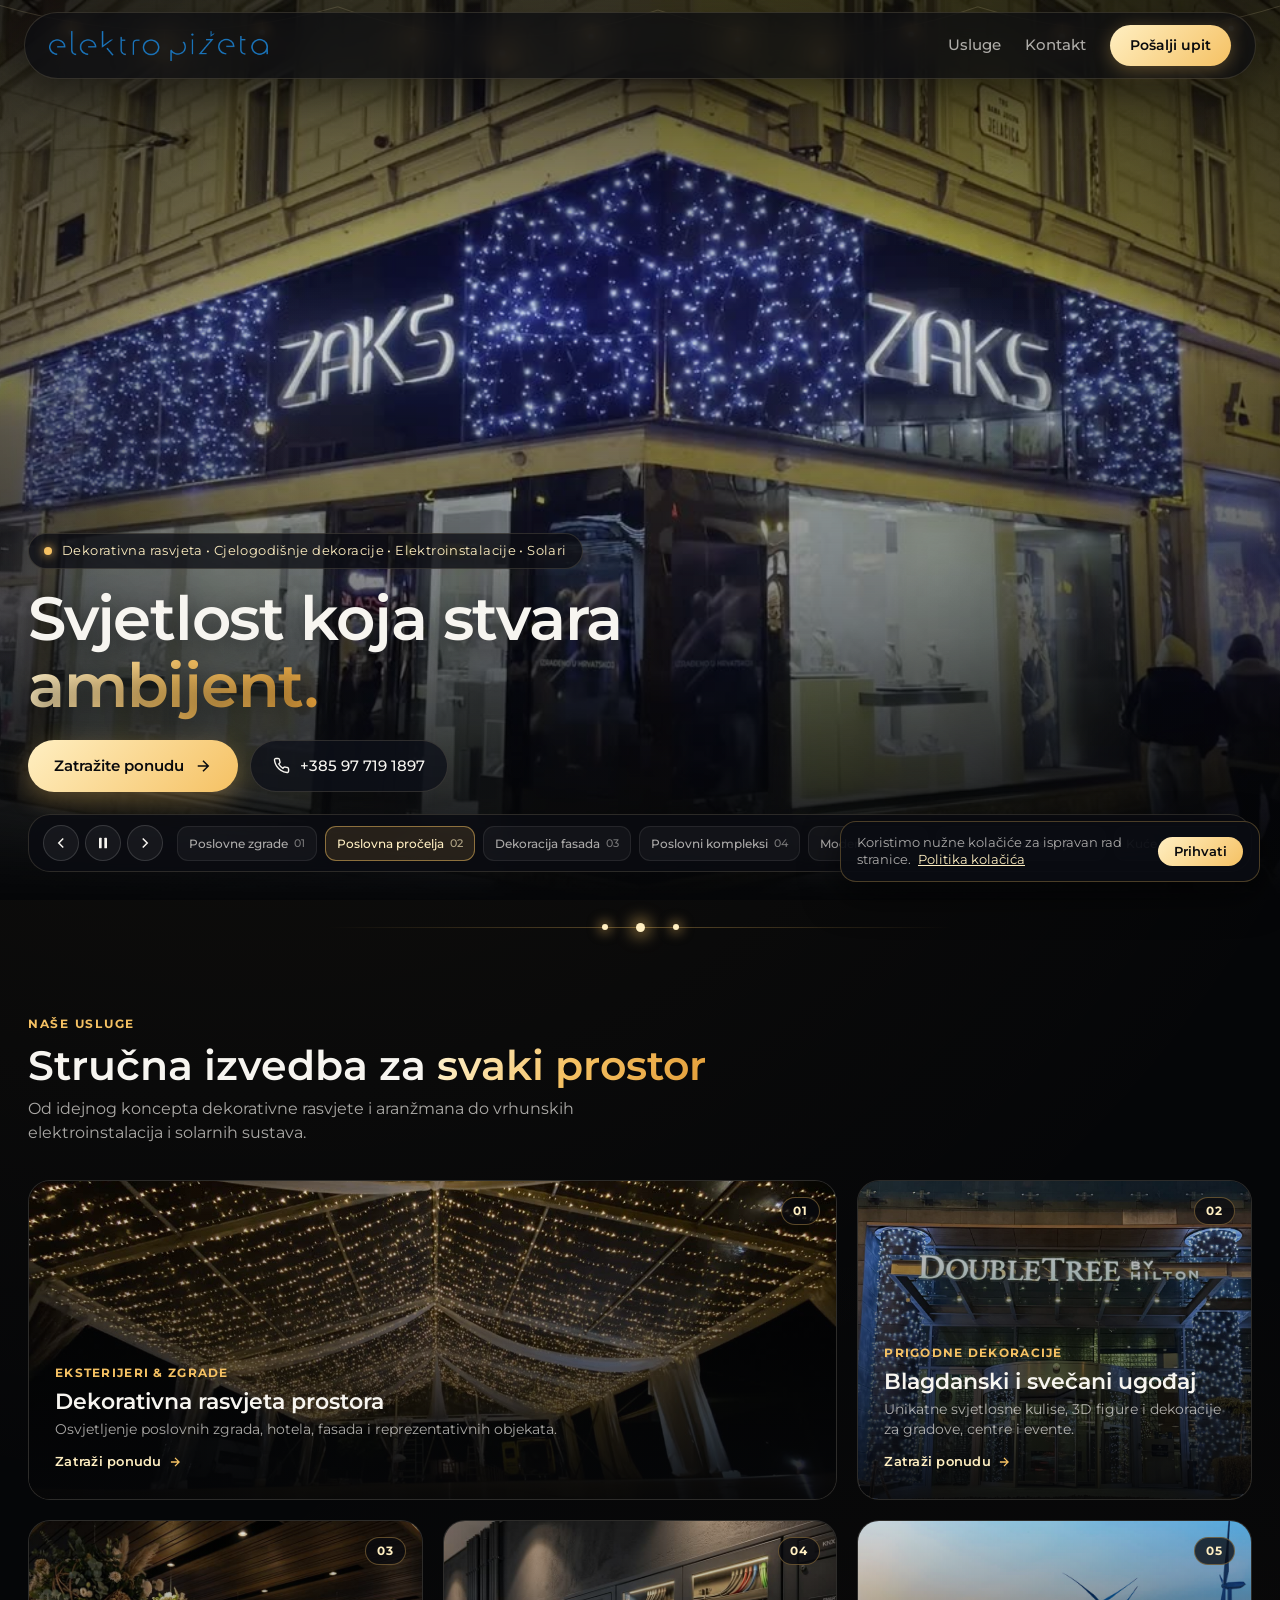
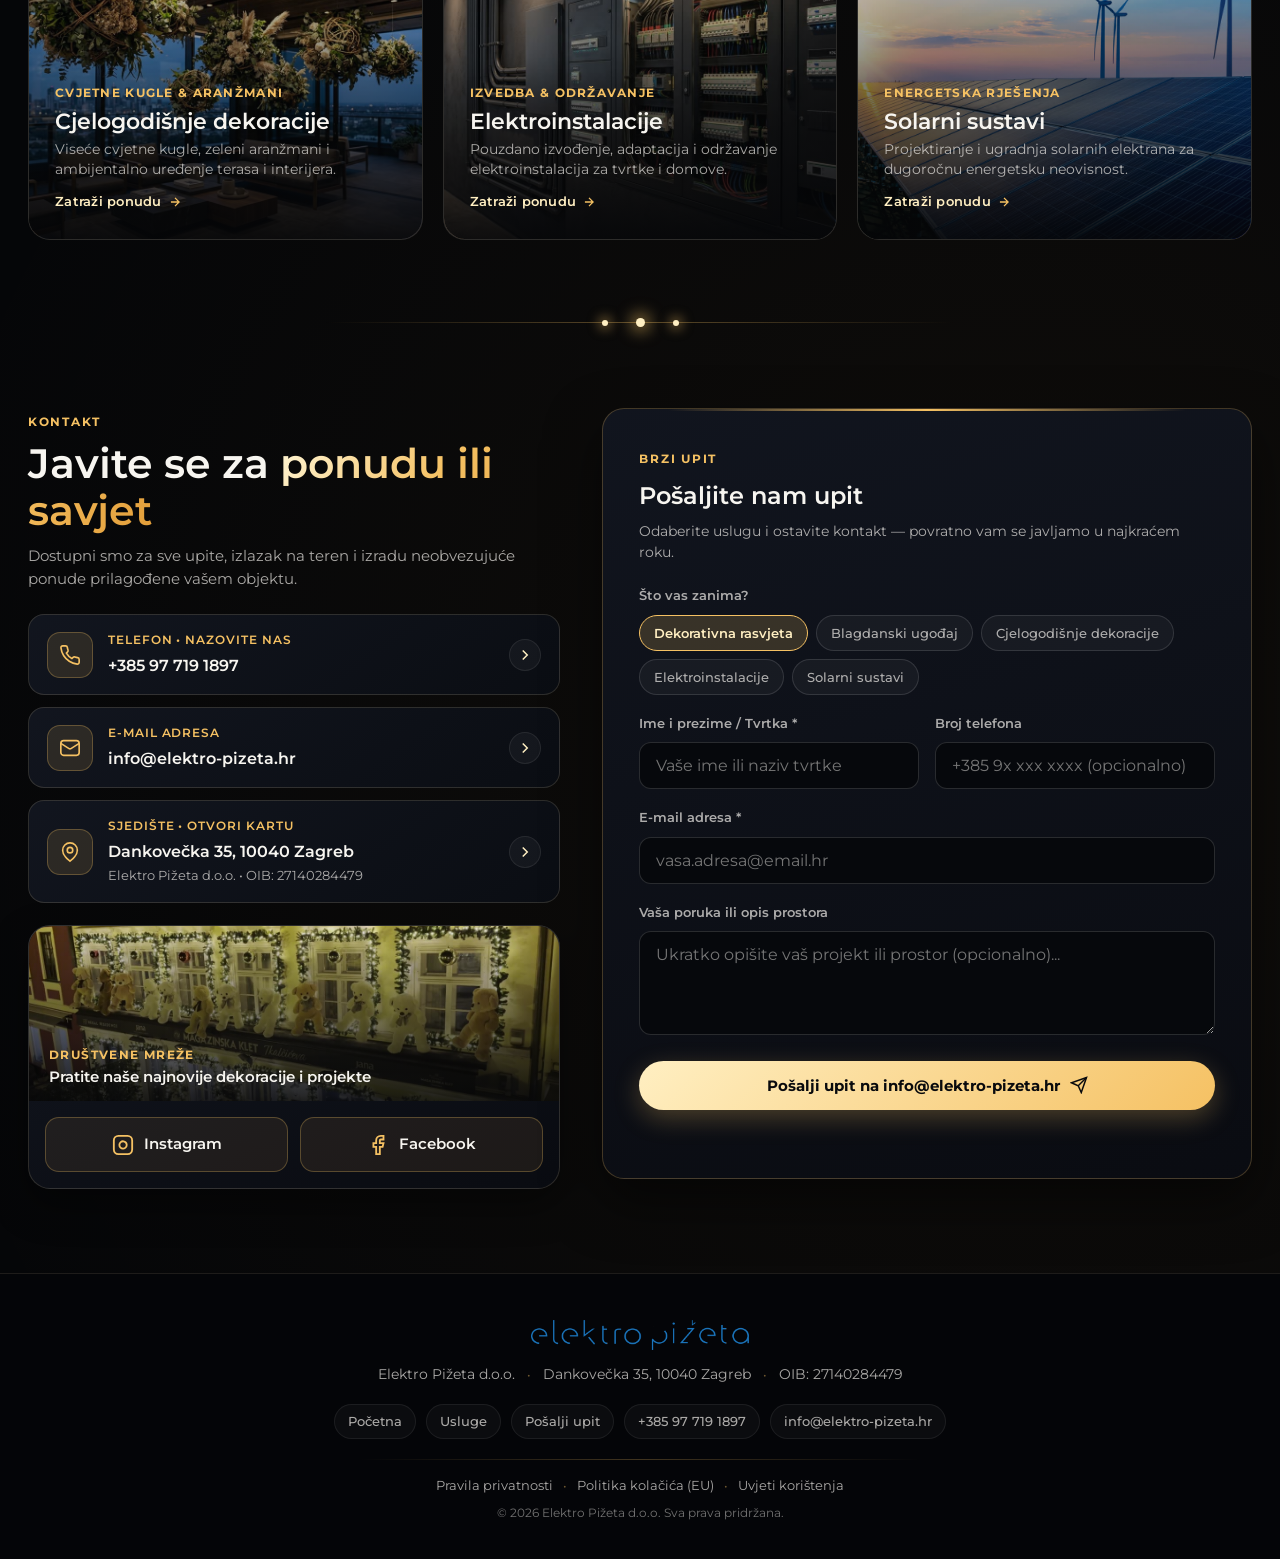
==== commit 3a258955: "Vraćanje čistog Hero prikaza, uklanjanje HDR/scroll štekanja i potpuna vizualna dorada mobilne verzi" ====
--- a/index.html
+++ b/index.html
@@ -15,7 +15,7 @@
   <link rel="stylesheet" href="styles.css" />
 </head>
 <body>
-  <!-- Subtle Ambient Warm Bokeh Canvas -->
+  <!-- Subtle Ambient Warm Bokeh Canvas (PC only) -->
   <canvas id="ambient-lights-canvas" aria-hidden="true"></canvas>
 
   <!-- Subtle Hanging Architectural String Lights (Top Catenary Garland) -->
@@ -102,7 +102,7 @@
   <header class="site-header" id="top">
     <div class="header-inner">
       <a href="#top" class="brand-logo" aria-label="Elektro Pižeta Početna">
-        <img src="assets/images/logo-light.png" alt="Elektro Pižeta" />
+        <img src="assets/images/logo-light.png" alt="Elektro Pižeta" decoding="async" />
       </a>
 
       <nav class="main-nav" aria-label="Glavna navigacija">
@@ -114,8 +114,8 @@
   </header>
 
   <main>
-    <!-- HERO: Fullscreen Sequential Video Showcase (PC Panoramic 16:9 / Mobile Vertical Reel 9:16) -->
-    <section class="hero-video-section" aria-label="Video prezentacija radova">
+    <!-- HERO: Fullscreen Sequential Video Showcase (PC Panoramic 16:9 / Mobile Vertical 9:16) -->
+    <section class="hero-video-section" id="hero-section" aria-label="Video prezentacija radova">
       <div class="video-stage" id="video-stage">
         <video
           id="hero-video-primary"
@@ -137,36 +137,10 @@
 
         <!-- Subtle Vignette & Warm Glow Overlay -->
         <div class="video-vignette"></div>
-
-        <!-- Indikator za vertikalno skrolanje videa (Reels stil na desnom rubu) -->
-        <div class="reel-side-rail" id="reel-side-rail" aria-label="Vertikalna navigacija videa">
-          <button type="button" class="reel-rail-arrow" id="reel-up-btn" aria-label="Prethodni video">
-            <svg width="16" height="16" viewBox="0 0 24 24" fill="none" stroke="currentColor" stroke-width="2.4">
-              <path d="M18 15l-6-6-6 6" />
-            </svg>
-          </button>
-          <div class="reel-rail-dots" id="reel-rail-dots"></div>
-          <button type="button" class="reel-rail-arrow" id="reel-down-btn" aria-label="Sljedeći video">
-            <svg width="16" height="16" viewBox="0 0 24 24" fill="none" stroke="currentColor" stroke-width="2.4">
-              <path d="M6 9l6 6 6-6" />
-            </svg>
-          </button>
-          <span class="reel-rail-label">VIDEO</span>
-        </div>
-
-        <!-- Animirana oznaka koja posjetitelju pokazuje da se videi mogu skrolati -->
-        <div class="reel-swipe-hint" id="reel-swipe-hint" aria-hidden="true">
-          <div class="swipe-hint-icon">
-            <svg width="18" height="18" viewBox="0 0 24 24" fill="none" stroke="currentColor" stroke-width="2">
-              <path d="M12 3v18M8 7l4-4 4 4M8 17l4 4 4-4" />
-            </svg>
-          </div>
-          <span>Povuci video za sljedeći</span>
-        </div>
-      </div>
-
-      <!-- Donja zona (Naslov, gumbi i traka za skrolanje STRANICE na Usluge i Upit) -->
-      <div class="hero-content-container" id="hero-page-scroll-zone">
+      </div>
+
+      <!-- Minimalist Overlay Content -->
+      <div class="hero-content-container">
         <div class="hero-minimal-copy">
           <div class="ambient-badge">
             <span class="pulse-dot"></span>
@@ -189,7 +163,7 @@
           </div>
         </div>
 
-        <!-- Video Playlist Controls -->
+        <!-- Video Playlist Controls (Auto-advance + Manual Switching + Horizontal Swipe) -->
         <div class="video-controls-bar" aria-label="Kontrole video galerije">
           <div class="video-nav-arrows">
             <button type="button" class="video-ctrl-btn" id="prev-video-btn" aria-label="Prethodni video" title="Prethodni video">
@@ -216,21 +190,6 @@
           <!-- Dynamic Video Pills with Progress Bars -->
           <div class="video-playlist-pills" id="video-playlist-pills"></div>
         </div>
-
-        <!-- Rješenje za skrolanje stranice dalje: Posebna traka za prijelaz na Usluge i Upit -->
-        <a href="#galerija" class="page-scroll-bridge" id="scroll-down-page-btn" aria-label="Skrolaj dolje na usluge i upit">
-          <span class="bridge-line"></span>
-          <span class="bridge-text">
-            <svg width="16" height="16" viewBox="0 0 24 24" fill="none" stroke="currentColor" stroke-width="2.2" class="bridge-chevron">
-              <path d="M7 13l5 5 5-5M7 6l5 5 5-5" />
-            </svg>
-            <span>Nastavi na usluge i upit</span>
-            <svg width="16" height="16" viewBox="0 0 24 24" fill="none" stroke="currentColor" stroke-width="2.2" class="bridge-chevron">
-              <path d="M7 13l5 5 5-5M7 6l5 5 5-5" />
-            </svg>
-          </span>
-          <span class="bridge-line"></span>
-        </a>
       </div>
     </section>
 
@@ -244,49 +203,70 @@
     <!-- USLUGE (Bento Grid) -->
     <section class="visual-grid-section" id="galerija">
       <div class="section-container">
+        <div class="section-intro">
+          <span class="eyebrow-gold">Naše usluge</span>
+          <h2 class="section-heading">Stručna izvedba za <span class="gold-gradient-text">svaki prostor</span></h2>
+          <p class="section-subtitle">Od idejnog koncepta dekorativne rasvjete i aranžmana do vrhunskih elektroinstalacija i solarnih sustava.</p>
+        </div>
+
         <div class="bento-gallery">
           <!-- 1. Dekorativna rasvjeta prostora -->
-          <article class="bento-card bento-wide">
-            <img src="assets/images/dekor-prostora.jpg" alt="Dekorativna rasvjeta prostora, eksterijera i fasada" loading="lazy" />
+          <article class="bento-card bento-wide" data-select-topic="Dekorativna rasvjeta prostora">
+            <img src="assets/images/dekor-prostora.jpg" alt="Dekorativna rasvjeta prostora, eksterijera i fasada" loading="lazy" decoding="async" />
+            <span class="bento-num">01</span>
             <div class="bento-overlay">
               <span class="bento-tag">Eksterijeri &amp; Zgrade</span>
-              <h2>Dekorativna rasvjeta prostora</h2>
+              <h3>Dekorativna rasvjeta prostora</h3>
+              <p class="bento-desc">Osvjetljenje poslovnih zgrada, hotela, fasada i reprezentativnih objekata.</p>
+              <span class="bento-cta">Zatraži ponudu <svg width="14" height="14" viewBox="0 0 24 24" fill="none" stroke="currentColor" stroke-width="2.2"><path d="M5 12h14M12 5l7 7-7 7"/></svg></span>
             </div>
           </article>
 
           <!-- 2. Blagdanski i svečani ugođaj -->
-          <article class="bento-card">
-            <img src="assets/images/dekor-hilton.jpg" alt="Blagdanski i svečani ugođaj poslovnih objekata" loading="lazy" />
+          <article class="bento-card" data-select-topic="Blagdanski i svečani ugođaj">
+            <img src="assets/images/dekor-hilton.jpg" alt="Blagdanski i svečani ugođaj poslovnih objekata" loading="lazy" decoding="async" />
+            <span class="bento-num">02</span>
             <div class="bento-overlay">
               <span class="bento-tag">Prigodne dekoracije</span>
-              <h2>Blagdanski i svečani ugođaj</h2>
+              <h3>Blagdanski i svečani ugođaj</h3>
+              <p class="bento-desc">Unikatne svjetlosne kulise, 3D figure i dekoracije za gradove, centre i evente.</p>
+              <span class="bento-cta">Zatraži ponudu <svg width="14" height="14" viewBox="0 0 24 24" fill="none" stroke="currentColor" stroke-width="2.2"><path d="M5 12h14M12 5l7 7-7 7"/></svg></span>
             </div>
           </article>
 
           <!-- 3. Cjelogodišnje dekoracije (Dekorativne lopte, cvijeće, bez božićnih motiva) -->
-          <article class="bento-card">
-            <img src="assets/images/cjelogodisnje-dekoracije.jpg" alt="Cjelogodišnje dekoracije — dekorativne cvjetne kugle i aranžmani" loading="lazy" />
+          <article class="bento-card" data-select-topic="Cjelogodišnje dekoracije">
+            <img src="assets/images/cjelogodisnje-dekoracije.jpg" alt="Cjelogodišnje dekoracije — dekorativne cvjetne kugle i aranžmani" loading="lazy" decoding="async" />
+            <span class="bento-num">03</span>
             <div class="bento-overlay">
               <span class="bento-tag">Cvjetne kugle &amp; Aranžmani</span>
-              <h2>Cjelogodišnje dekoracije</h2>
+              <h3>Cjelogodišnje dekoracije</h3>
+              <p class="bento-desc">Viseće cvjetne kugle, zeleni aranžmani i ambijentalno uređenje terasa i interijera.</p>
+              <span class="bento-cta">Zatraži ponudu <svg width="14" height="14" viewBox="0 0 24 24" fill="none" stroke="currentColor" stroke-width="2.2"><path d="M5 12h14M12 5l7 7-7 7"/></svg></span>
             </div>
           </article>
 
           <!-- 4. Elektroinstalacije -->
-          <article class="bento-card">
-            <img src="assets/images/elektroinstalacije.jpg" alt="Stručne elektroinstalacije za poslovne i stambene objekte" loading="lazy" />
+          <article class="bento-card" data-select-topic="Elektroinstalacije">
+            <img src="assets/images/elektroinstalacije.jpg" alt="Stručne elektroinstalacije za poslovne i stambene objekte" loading="lazy" decoding="async" />
+            <span class="bento-num">04</span>
             <div class="bento-overlay">
               <span class="bento-tag">Izvedba &amp; Održavanje</span>
-              <h2>Elektroinstalacije</h2>
+              <h3>Elektroinstalacije</h3>
+              <p class="bento-desc">Pouzdano izvođenje, adaptacija i održavanje elektroinstalacija za tvrtke i domove.</p>
+              <span class="bento-cta">Zatraži ponudu <svg width="14" height="14" viewBox="0 0 24 24" fill="none" stroke="currentColor" stroke-width="2.2"><path d="M5 12h14M12 5l7 7-7 7"/></svg></span>
             </div>
           </article>
 
           <!-- 5. Solarni sustavi -->
-          <article class="bento-card">
-            <img src="assets/images/solar-hero.jpg" alt="Solarni sustavi i elektrane" loading="lazy" />
+          <article class="bento-card" data-select-topic="Solarni sustavi">
+            <img src="assets/images/solar-hero.jpg" alt="Solarni sustavi i elektrane" loading="lazy" decoding="async" />
+            <span class="bento-num">05</span>
             <div class="bento-overlay">
               <span class="bento-tag">Energetska rješenja</span>
-              <h2>Solarni sustavi</h2>
+              <h3>Solarni sustavi</h3>
+              <p class="bento-desc">Projektiranje i ugradnja solarnih elektrana za dugoročnu energetsku neovisnost.</p>
+              <span class="bento-cta">Zatraži ponudu <svg width="14" height="14" viewBox="0 0 24 24" fill="none" stroke="currentColor" stroke-width="2.2"><path d="M5 12h14M12 5l7 7-7 7"/></svg></span>
             </div>
           </article>
         </div>
@@ -303,11 +283,12 @@
     <!-- KONTAKT & FORMA ZA UPIT -->
     <section class="contact-section" id="kontakt">
       <div class="section-container">
-        <div class="contact-grid" id="upit">
+        <div class="contact-grid">
           <!-- Lijeva strana: Kontakt podaci -->
           <div class="contact-info-panel">
             <span class="eyebrow-gold">Kontakt</span>
-            <h2 class="section-heading">Javite se za ponudu ili upit</h2>
+            <h2 class="section-heading">Javite se za <span class="gold-gradient-text">ponudu ili savjet</span></h2>
+            <p class="contact-lead">Dostupni smo za sve upite, izlazak na teren i izradu neobvezujuće ponude prilagođene vašem objektu.</p>
 
             <div class="contact-cards-list">
               <a href="tel:+385977191897" class="contact-item-card">
@@ -316,10 +297,13 @@
                     <path d="M22 16.92v3a2 2 0 0 1-2.18 2 19.79 19.79 0 0 1-8.63-3.07 19.5 19.5 0 0 1-6-6 19.79 19.79 0 0 1-3.07-8.67A2 2 0 0 1 4.11 2h3a2 2 0 0 1 2 1.72 12.84 12.84 0 0 0 .7 2.81 2 2 0 0 1-.45 2.11L8.09 9.91a16 16 0 0 0 6 6l1.27-1.27a2 2 0 0 1 2.11-.45 12.84 12.84 0 0 0 2.81.7A2 2 0 0 1 22 16.92z" />
                   </svg>
                 </div>
-                <div>
-                  <span class="contact-label">Telefon</span>
+                <div class="contact-item-body">
+                  <span class="contact-label">Telefon &bull; Nazovite nas</span>
                   <strong class="contact-value">+385 97 719 1897</strong>
                 </div>
+                <span class="contact-card-arrow" aria-hidden="true">
+                  <svg width="18" height="18" viewBox="0 0 24 24" fill="none" stroke="currentColor" stroke-width="2"><path d="M9 18l6-6-6-6"/></svg>
+                </span>
               </a>
 
               <a href="mailto:info@elektro-pizeta.hr" class="contact-item-card">
@@ -329,10 +313,13 @@
                     <path d="m22 7-8.97 5.7a1.94 1.94 0 0 1-2.06 0L2 7" />
                   </svg>
                 </div>
-                <div>
-                  <span class="contact-label">E-mail</span>
+                <div class="contact-item-body">
+                  <span class="contact-label">E-mail adresa</span>
                   <strong class="contact-value">info@elektro-pizeta.hr</strong>
                 </div>
+                <span class="contact-card-arrow" aria-hidden="true">
+                  <svg width="18" height="18" viewBox="0 0 24 24" fill="none" stroke="currentColor" stroke-width="2"><path d="M9 18l6-6-6-6"/></svg>
+                </span>
               </a>
 
               <a href="https://maps.google.com/?q=Dankovečka+35,+10040+Zagreb" target="_blank" rel="noopener noreferrer" class="contact-item-card">
@@ -342,25 +329,28 @@
                     <circle cx="12" cy="10" r="3" />
                   </svg>
                 </div>
-                <div>
-                  <span class="contact-label">Adresa</span>
+                <div class="contact-item-body">
+                  <span class="contact-label">Sjedište &bull; Otvori kartu</span>
                   <strong class="contact-value">Dankovečka 35, 10040 Zagreb</strong>
                   <small class="contact-subvalue">Elektro Pižeta d.o.o. &bull; OIB: 27140284479</small>
                 </div>
+                <span class="contact-card-arrow" aria-hidden="true">
+                  <svg width="18" height="18" viewBox="0 0 24 24" fill="none" stroke="currentColor" stroke-width="2"><path d="M9 18l6-6-6-6"/></svg>
+                </span>
               </a>
             </div>
 
             <!-- Upečatljiva kartica za društvene mreže sa slikom i većim tipkama -->
             <div class="social-showcase-card">
               <div class="social-showcase-media">
-                <img src="assets/images/poster-pc-3.jpg" alt="Elektro Pižeta projekti na društvenim mrežama" loading="lazy" />
+                <img src="assets/images/poster-pc-3.jpg" alt="Elektro Pižeta projekti na društvenim mrežama" loading="lazy" decoding="async" />
                 <div class="social-showcase-overlay">
-                  <span class="social-showcase-badge">Zapratite nas</span>
-                  <p class="social-showcase-caption">Pogledajte više naših dekoracija i projekata uživo</p>
+                  <span class="social-showcase-badge">Društvene mreže</span>
+                  <p class="social-showcase-caption">Pratite naše najnovije dekoracije i projekte</p>
                 </div>
               </div>
               <div class="social-links-row">
-                <a href="https://www.instagram.com/elektro_pizeta/" target="_blank" rel="noopener noreferrer" class="social-pill social-pill-lg">
+                <a href="https://www.instagram.com/elektro_pizeta/" target="_blank" rel="noopener noreferrer" class="social-pill social-pill-ig">
                   <svg width="22" height="22" viewBox="0 0 24 24" fill="none" stroke="currentColor" stroke-width="2">
                     <rect x="2" y="2" width="20" height="20" rx="5" ry="5" />
                     <path d="M16 11.37A4 4 0 1 1 12.63 8 4 4 0 0 1 16 11.37z" />
@@ -368,7 +358,7 @@
                   </svg>
                   <span>Instagram</span>
                 </a>
-                <a href="https://www.facebook.com/people/Elektro-Pieta/100046227527095/" target="_blank" rel="noopener noreferrer" class="social-pill social-pill-lg">
+                <a href="https://www.facebook.com/people/Elektro-Pieta/100046227527095/" target="_blank" rel="noopener noreferrer" class="social-pill social-pill-fb">
                   <svg width="22" height="22" viewBox="0 0 24 24" fill="none" stroke="currentColor" stroke-width="2">
                     <path d="M18 2h-3a5 5 0 0 0-5 5v3H7v4h3v8h4v-8h3l1-4h-4V7a1 1 0 0 1 1-1h3z" />
                   </svg>
@@ -379,16 +369,20 @@
           </div>
 
           <!-- Desna strana: Forma za upit -->
-          <div class="inquiry-form-panel">
+          <div class="inquiry-form-panel" id="upit">
             <form id="inquiry-form" class="inquiry-form">
-              <h3 class="form-title">Pošaljite nam upit</h3>
+              <div class="form-header-block">
+                <span class="eyebrow-gold">Brzi upit</span>
+                <h3 class="form-title">Pošaljite nam upit</h3>
+                <p class="form-subtitle">Odaberite uslugu i ostavite kontakt — povratno vam se javljamo u najkraćem roku.</p>
+              </div>
 
               <!-- Odabir teme jednim klikom -->
               <div class="field-group">
                 <label class="field-label">Što vas zanima?</label>
                 <div class="topic-chips" id="topic-chips">
                   <button type="button" class="topic-chip active" data-topic="Dekorativna rasvjeta prostora">Dekorativna rasvjeta</button>
-                  <button type="button" class="topic-chip" data-topic="Blagdanski i svečani ugođaj">Blagdanska dekoracija</button>
+                  <button type="button" class="topic-chip" data-topic="Blagdanski i svečani ugođaj">Blagdanski ugođaj</button>
                   <button type="button" class="topic-chip" data-topic="Cjelogodišnje dekoracije">Cjelogodišnje dekoracije</button>
                   <button type="button" class="topic-chip" data-topic="Elektroinstalacije">Elektroinstalacije</button>
                   <button type="button" class="topic-chip" data-topic="Solarni sustavi">Solarni sustavi</button>
@@ -418,7 +412,7 @@
               </div>
 
               <button type="submit" class="btn-submit" id="submit-btn">
-                <span>Pošalji upit</span>
+                <span>Pošalji upit na info@elektro-pizeta.hr</span>
                 <svg width="18" height="18" viewBox="0 0 24 24" fill="none" stroke="currentColor" stroke-width="2">
                   <line x1="22" y1="2" x2="11" y2="13" />
                   <polygon points="22 2 15 22 11 13 2 9 22 2" />
@@ -437,22 +431,22 @@
   <footer class="site-footer">
     <div class="section-container footer-symmetric">
       <a href="#top" class="footer-brand-link" aria-label="Povratak na vrh">
-        <img src="assets/images/logo-light.png" alt="Elektro Pižeta" class="footer-logo" />
+        <img src="assets/images/logo-light.png" alt="Elektro Pižeta" class="footer-logo" decoding="async" />
       </a>
 
-      <p class="footer-company-details">
-        Elektro Pižeta d.o.o. &bull; Dankovečka 35, 10040 Zagreb &bull; OIB: 27140284479
-      </p>
+      <div class="footer-company-details">
+        <span>Elektro Pižeta d.o.o.</span>
+        <span class="footer-dot">&bull;</span>
+        <span>Dankovečka 35, 10040 Zagreb</span>
+        <span class="footer-dot">&bull;</span>
+        <span>OIB: 27140284479</span>
+      </div>
 
       <nav class="footer-quick-links" aria-label="Brze poveznice u podnožju">
         <a href="#top">Početna</a>
-        <span class="footer-dot">&bull;</span>
         <a href="#galerija">Usluge</a>
-        <span class="footer-dot">&bull;</span>
         <a href="#upit">Pošalji upit</a>
-        <span class="footer-dot">&bull;</span>
         <a href="tel:+385977191897">+385 97 719 1897</a>
-        <span class="footer-dot">&bull;</span>
         <a href="mailto:info@elektro-pizeta.hr">info@elektro-pizeta.hr</a>
       </nav>
 
--- a/styles.css
+++ b/styles.css
@@ -1,10 +1,10 @@
 :root {
   --bg-deep: #050608;
   --bg-surface: #0b0d13;
-  --bg-card: rgba(16, 19, 27, 0.72);
+  --bg-card: rgba(16, 19, 27, 0.82);
   --bg-glass: rgba(255, 255, 255, 0.04);
-  --border-subtle: rgba(255, 232, 185, 0.12);
-  --border-glow: rgba(247, 185, 85, 0.38);
+  --border-subtle: rgba(255, 232, 185, 0.14);
+  --border-glow: rgba(247, 185, 85, 0.42);
 
   --gold-light: #ffefc2;
   --gold-primary: #f5c163;
@@ -12,14 +12,14 @@
   --gold-glow: rgba(245, 193, 99, 0.25);
 
   --text-main: #f7f5f0;
-  --text-muted: rgba(247, 245, 240, 0.65);
-  --text-dim: rgba(247, 245, 240, 0.42);
+  --text-muted: rgba(247, 245, 240, 0.68);
+  --text-dim: rgba(247, 245, 240, 0.45);
 
   --font-display: 'Montserrat', -apple-system, BlinkMacSystemFont, sans-serif;
   --font-sans: 'Montserrat', -apple-system, BlinkMacSystemFont, sans-serif;
 
   --radius-lg: 22px;
-  --radius-md: 14px;
+  --radius-md: 16px;
   --radius-pill: 999px;
 }
 
@@ -51,7 +51,7 @@
   position: relative;
 }
 
-/* Subtle Ambient Bokeh Canvas */
+/* Subtle Ambient Bokeh Canvas (PC only) */
 #ambient-lights-canvas {
   position: fixed;
   inset: 0;
@@ -95,12 +95,16 @@
   animation: warmPulse 4.2s ease-in-out infinite alternate;
 }
 
-.bulb-group.b2 .glow-halo, .bulb-group.b6 .glow-halo, .bulb-group.b10 .glow-halo {
+.bulb-group.b2 .glow-halo,
+.bulb-group.b6 .glow-halo,
+.bulb-group.b10 .glow-halo {
   animation-duration: 3.3s;
   animation-delay: -1.2s;
 }
 
-.bulb-group.b3 .glow-halo, .bulb-group.b7 .glow-halo, .bulb-group.b11 .glow-halo {
+.bulb-group.b3 .glow-halo,
+.bulb-group.b7 .glow-halo,
+.bulb-group.b11 .glow-halo {
   animation-duration: 4.9s;
   animation-delay: -2.4s;
 }
@@ -125,7 +129,7 @@
   max-width: 1320px;
   margin: 0 auto;
   padding: 12px 24px;
-  background: rgba(8, 10, 15, 0.68);
+  background: rgba(8, 10, 15, 0.75);
   backdrop-filter: blur(18px);
   -webkit-backdrop-filter: blur(18px);
   border: 1px solid var(--border-subtle);
@@ -141,7 +145,6 @@
   height: 30px;
   width: auto;
   display: block;
-  filter: drop-shadow(0 0 12px rgba(245, 193, 99, 0.25));
 }
 
 .main-nav {
@@ -170,14 +173,14 @@
   background: linear-gradient(135deg, var(--gold-light), var(--gold-primary));
   padding: 9px 20px;
   border-radius: var(--radius-pill);
-  box-shadow: 0 0 22px rgba(245, 193, 99, 0.32);
+  box-shadow: 0 4px 18px rgba(245, 193, 99, 0.3);
   white-space: nowrap;
   transition: transform 0.25s ease, box-shadow 0.25s ease;
 }
 
 .nav-cta:hover {
   transform: translateY(-1px);
-  box-shadow: 0 0 30px rgba(245, 193, 99, 0.55);
+  box-shadow: 0 6px 26px rgba(245, 193, 99, 0.5);
 }
 
 /* HERO VIDEO SHOWCASE */
@@ -201,7 +204,6 @@
   height: 100%;
   background: #040507;
   overflow: hidden;
-  touch-action: none; /* Gornja video zona prima swipe za skrolanje videa */
 }
 
 .hero-video {
@@ -212,216 +214,22 @@
   object-fit: cover;
   object-position: center center;
   opacity: 0;
-  will-change: transform, opacity;
-  transform: translate3d(0, 0, 0);
-  backface-visibility: hidden;
-  -webkit-backface-visibility: hidden;
-  transition: transform 0.42s cubic-bezier(0.22, 1, 0.36, 1), opacity 0.38s ease-out;
+  transform: translateZ(0);
+  transition: opacity 0.45s ease-out;
 }
 
 .hero-video.active {
   opacity: 1;
-  transform: translate3d(0, 0, 0);
   z-index: 2;
-}
-
-/* Reel vertikalni scroll prijelazi (kao TikTok / Reels) */
-.hero-video.reel-enter-next {
-  transition: none !important;
-  opacity: 1;
-  transform: translate3d(0, 100%, 0);
-  z-index: 3;
-}
-
-.hero-video.reel-enter-prev {
-  transition: none !important;
-  opacity: 1;
-  transform: translate3d(0, -100%, 0);
-  z-index: 3;
-}
-
-.hero-video.reel-exit-up {
-  opacity: 0.35;
-  transform: translate3d(0, -100%, 0);
-  z-index: 1;
-}
-
-.hero-video.reel-exit-down {
-  opacity: 0.35;
-  transform: translate3d(0, 100%, 0);
-  z-index: 1;
-}
-
-/* Desna vertikalna traka indikatora za skrolanje videa (Reels stil) */
-.reel-side-rail {
-  position: absolute;
-  right: 16px;
-  top: 42%;
-  transform: translateY(-50%);
-  z-index: 12;
-  display: flex;
-  flex-direction: column;
-  align-items: center;
-  gap: 8px;
-  padding: 10px 7px;
-  border-radius: var(--radius-pill);
-  background: rgba(8, 10, 15, 0.62);
-  border: 1px solid rgba(245, 193, 99, 0.28);
-  backdrop-filter: blur(10px);
-  -webkit-backdrop-filter: blur(10px);
-}
-
-.reel-rail-arrow {
-  width: 28px;
-  height: 28px;
-  border-radius: 50%;
-  border: 1px solid rgba(255, 255, 255, 0.14);
-  background: rgba(255, 255, 255, 0.06);
-  color: var(--gold-light);
-  display: flex;
-  align-items: center;
-  justify-content: center;
-  cursor: pointer;
-  padding: 0;
-  transition: background 0.2s ease, transform 0.2s ease;
-  -webkit-tap-highlight-color: transparent;
-}
-
-.reel-rail-arrow:hover,
-.reel-rail-arrow:active {
-  background: rgba(245, 193, 99, 0.25);
-  transform: scale(1.08);
-}
-
-.reel-rail-dots {
-  display: flex;
-  flex-direction: column;
-  align-items: center;
-  gap: 6px;
-  padding: 4px 0;
-}
-
-.reel-dot {
-  width: 6px;
-  height: 6px;
-  border-radius: var(--radius-pill);
-  background: rgba(255, 255, 255, 0.28);
-  border: none;
-  padding: 0;
-  cursor: pointer;
-  transition: height 0.25s ease, background 0.25s ease, box-shadow 0.25s ease;
-}
-
-.reel-dot.active {
-  height: 20px;
-  background: var(--gold-primary);
-  box-shadow: 0 0 10px var(--gold-primary);
-}
-
-.reel-rail-label {
-  font-size: 0.56rem;
-  font-weight: 700;
-  letter-spacing: 0.12em;
-  color: var(--gold-light);
-  opacity: 0.8;
-}
-
-/* Animirana oznaka "Povuci video za sljedeći" */
-.reel-swipe-hint {
-  position: absolute;
-  right: 66px;
-  top: 42%;
-  transform: translateY(-50%);
-  z-index: 11;
-  display: inline-flex;
-  align-items: center;
-  gap: 8px;
-  padding: 8px 14px;
-  border-radius: var(--radius-pill);
-  background: rgba(8, 10, 15, 0.72);
-  border: 1px solid rgba(245, 193, 99, 0.35);
-  color: var(--gold-light);
-  font-size: 0.76rem;
-  font-weight: 600;
-  pointer-events: none;
-  box-shadow: 0 8px 24px rgba(0, 0, 0, 0.45);
-  transition: opacity 0.4s ease, transform 0.4s ease;
-}
-
-.reel-swipe-hint.hidden-hint {
-  opacity: 0;
-  transform: translateY(-50%) translateX(10px);
-}
-
-.swipe-hint-icon {
-  display: flex;
-  align-items: center;
-  justify-content: center;
-  color: var(--gold-primary);
-  animation: swipeUpDown 1.6s ease-in-out infinite;
-}
-
-@keyframes swipeUpDown {
-  0%, 100% { transform: translateY(-3px); }
-  50% { transform: translateY(3px); }
-}
-
-/* Donja traka za glatko skrolanje STRANICE na Usluge i Upit */
-.page-scroll-bridge {
-  display: flex;
-  align-items: center;
-  justify-content: center;
-  gap: 12px;
-  width: 100%;
-  padding: 11px 18px;
-  margin-top: -6px;
-  border-radius: var(--radius-pill);
-  background: linear-gradient(135deg, rgba(245, 193, 99, 0.16), rgba(15, 18, 26, 0.85));
-  border: 1px solid rgba(245, 193, 99, 0.42);
-  color: var(--gold-light);
-  text-decoration: none;
-  font-size: 0.82rem;
-  font-weight: 600;
-  letter-spacing: 0.03em;
-  box-shadow: 0 8px 26px rgba(0, 0, 0, 0.45);
-  transition: transform 0.2s ease, background 0.2s ease, border-color 0.2s ease;
-}
-
-.page-scroll-bridge:hover {
-  transform: translateY(-1px);
-  border-color: var(--gold-light);
-  background: linear-gradient(135deg, rgba(245, 193, 99, 0.26), rgba(15, 18, 26, 0.92));
-}
-
-.bridge-line {
-  flex: 1;
-  max-width: 80px;
-  height: 1px;
-  background: linear-gradient(90deg, transparent, rgba(245, 193, 99, 0.5), transparent);
-}
-
-.bridge-text {
-  display: inline-flex;
-  align-items: center;
-  gap: 8px;
-}
-
-.bridge-chevron {
-  color: var(--gold-primary);
-  animation: chevronBounce 1.8s ease-in-out infinite;
-}
-
-@keyframes chevronBounce {
-  0%, 100% { transform: translateY(-2px); }
-  50% { transform: translateY(2px); }
 }
 
 .video-vignette {
   position: absolute;
   inset: 0;
+  z-index: 3;
   background:
-    linear-gradient(180deg, rgba(5, 6, 8, 0.68) 0%, rgba(5, 6, 8, 0.16) 35%, rgba(5, 6, 8, 0.55) 70%, var(--bg-deep) 100%),
-    radial-gradient(circle at 50% 45%, transparent 35%, rgba(5, 6, 8, 0.6) 100%);
+    linear-gradient(180deg, rgba(5, 6, 8, 0.65) 0%, rgba(5, 6, 8, 0.12) 35%, rgba(5, 6, 8, 0.52) 70%, var(--bg-deep) 100%),
+    radial-gradient(circle at 50% 45%, transparent 38%, rgba(5, 6, 8, 0.55) 100%);
   pointer-events: none;
 }
 
@@ -431,11 +239,10 @@
   width: 100%;
   max-width: 1320px;
   margin: 0 auto;
-  padding: 0 28px max(24px, env(safe-area-inset-bottom));
+  padding: 0 28px max(28px, env(safe-area-inset-bottom));
   display: flex;
   flex-direction: column;
-  gap: 18px;
-  touch-action: pan-y; /* Donja zona uvijek normalno skrola stranicu prema Uslugama i Upitu */
+  gap: 22px;
 }
 
 .hero-minimal-copy {
@@ -448,10 +255,8 @@
   gap: 10px;
   padding: 7px 15px;
   border-radius: var(--radius-pill);
-  background: rgba(12, 14, 20, 0.68);
+  background: rgba(12, 14, 20, 0.78);
   border: 1px solid var(--border-subtle);
-  backdrop-filter: blur(10px);
-  -webkit-backdrop-filter: blur(10px);
   font-size: 0.8rem;
   letter-spacing: 0.03em;
   color: var(--gold-light);
@@ -464,13 +269,7 @@
   flex-shrink: 0;
   border-radius: 50%;
   background: var(--gold-primary);
-  box-shadow: 0 0 12px var(--gold-primary);
-  animation: dotGlow 2.4s infinite ease-in-out;
-}
-
-@keyframes dotGlow {
-  0%, 100% { transform: scale(1); opacity: 0.85; }
-  50% { transform: scale(1.3); opacity: 1; }
+  box-shadow: 0 0 10px var(--gold-primary);
 }
 
 .hero-title {
@@ -480,14 +279,13 @@
   line-height: 1.08;
   letter-spacing: -0.02em;
   margin-bottom: 22px;
-  text-shadow: 0 10px 30px rgba(0, 0, 0, 0.65);
+  text-shadow: 0 8px 26px rgba(0, 0, 0, 0.65);
 }
 
 .gold-gradient-text {
   background: linear-gradient(125deg, #fff6d6 0%, #f5c163 50%, #e29d38 100%);
   -webkit-background-clip: text;
   -webkit-text-fill-color: transparent;
-  filter: drop-shadow(0 0 22px rgba(245, 193, 99, 0.25));
 }
 
 .hero-actions {
@@ -508,13 +306,13 @@
   font-weight: 600;
   font-size: 0.95rem;
   text-decoration: none;
-  box-shadow: 0 8px 30px rgba(245, 193, 99, 0.35);
+  box-shadow: 0 8px 26px rgba(245, 193, 99, 0.32);
   transition: transform 0.25s ease, box-shadow 0.25s ease;
 }
 
 .btn-primary:hover {
   transform: translateY(-2px);
-  box-shadow: 0 12px 38px rgba(245, 193, 99, 0.55);
+  box-shadow: 0 12px 34px rgba(245, 193, 99, 0.5);
 }
 
 .btn-glass {
@@ -524,10 +322,8 @@
   gap: 10px;
   padding: 13px 22px;
   border-radius: var(--radius-pill);
-  background: rgba(15, 18, 26, 0.68);
+  background: rgba(14, 17, 25, 0.8);
   border: 1px solid var(--border-subtle);
-  backdrop-filter: blur(12px);
-  -webkit-backdrop-filter: blur(12px);
   color: var(--text-main);
   font-weight: 500;
   font-size: 0.94rem;
@@ -537,7 +333,7 @@
 
 .btn-glass:hover {
   border-color: var(--gold-primary);
-  background: rgba(245, 193, 99, 0.1);
+  background: rgba(245, 193, 99, 0.12);
 }
 
 /* Video Playlist Control Bar */
@@ -547,9 +343,9 @@
   justify-content: space-between;
   gap: 14px;
   padding: 10px 14px;
-  background: rgba(10, 12, 18, 0.74);
-  backdrop-filter: blur(16px);
-  -webkit-backdrop-filter: blur(16px);
+  background: rgba(10, 12, 18, 0.82);
+  backdrop-filter: blur(14px);
+  -webkit-backdrop-filter: blur(14px);
   border: 1px solid var(--border-subtle);
   border-radius: var(--radius-lg);
 }
@@ -572,7 +368,7 @@
   align-items: center;
   justify-content: center;
   cursor: pointer;
-  transition: all 0.2s ease;
+  transition: border-color 0.2s ease, background 0.2s ease, color 0.2s ease;
   -webkit-tap-highlight-color: transparent;
 }
 
@@ -588,7 +384,6 @@
   align-items: center;
   gap: 8px;
   overflow-x: auto;
-  scroll-snap-type: x proximity;
   scrollbar-width: none;
   -webkit-overflow-scrolling: touch;
 }
@@ -613,8 +408,7 @@
   text-align: left;
   cursor: pointer;
   overflow: hidden;
-  scroll-snap-align: center;
-  transition: all 0.25s ease;
+  transition: border-color 0.2s ease, background 0.2s ease, color 0.2s ease;
   -webkit-tap-highlight-color: transparent;
 }
 
@@ -626,7 +420,7 @@
 .video-pill.active {
   color: var(--gold-light);
   border-color: rgba(245, 193, 99, 0.5);
-  background: rgba(245, 193, 99, 0.11);
+  background: rgba(245, 193, 99, 0.12);
 }
 
 .video-pill-header {
@@ -656,8 +450,7 @@
   height: 3px;
   width: 0%;
   background: linear-gradient(90deg, var(--gold-warm), var(--gold-light));
-  box-shadow: 0 0 10px var(--gold-primary);
-  transition: width 0.12s linear;
+  transition: width 0.14s linear;
 }
 
 /* Subtle Glowing Section Divider */
@@ -689,16 +482,16 @@
   height: 6px;
   border-radius: 50%;
   background: var(--gold-light);
-  box-shadow: 0 0 14px 4px rgba(245, 193, 99, 0.55);
+  box-shadow: 0 0 12px 3px rgba(245, 193, 99, 0.5);
 }
 
 .glow-node.large {
   width: 9px;
   height: 9px;
-  box-shadow: 0 0 20px 6px rgba(245, 193, 99, 0.75);
-}
-
-/* Visual Showcase Bento Grid */
+  box-shadow: 0 0 16px 4px rgba(245, 193, 99, 0.65);
+}
+
+/* Visual Showcase Bento Grid (USLUGE) */
 .section-container {
   position: relative;
   z-index: 2;
@@ -708,13 +501,26 @@
 }
 
 .visual-grid-section {
-  padding: 52px 0;
+  padding: 56px 0;
+  scroll-margin-top: 76px;
+}
+
+.section-intro {
+  max-width: 680px;
+  margin-bottom: 34px;
+}
+
+.section-subtitle {
+  font-size: 0.98rem;
+  color: var(--text-muted);
+  line-height: 1.55;
+  margin-top: 8px;
 }
 
 .bento-gallery {
   display: grid;
   grid-template-columns: repeat(3, 1fr);
-  grid-auto-rows: 310px;
+  grid-auto-rows: 320px;
   gap: 20px;
 }
 
@@ -724,6 +530,15 @@
   overflow: hidden;
   border: 1px solid var(--border-subtle);
   background: var(--bg-surface);
+  cursor: pointer;
+  transition: border-color 0.3s ease, transform 0.3s ease, box-shadow 0.3s ease;
+  -webkit-tap-highlight-color: transparent;
+}
+
+.bento-card:hover {
+  border-color: var(--border-glow);
+  transform: translateY(-3px);
+  box-shadow: 0 16px 38px rgba(0, 0, 0, 0.5);
 }
 
 .bento-card.bento-wide {
@@ -735,19 +550,32 @@
   height: 100%;
   object-fit: cover;
   display: block;
-  transition: transform 0.65s cubic-bezier(0.22, 1, 0.36, 1), filter 0.5s ease;
-  filter: brightness(0.86) contrast(1.04);
+  transition: transform 0.55s cubic-bezier(0.22, 1, 0.36, 1);
 }
 
 .bento-card:hover img {
-  transform: scale(1.05);
-  filter: brightness(0.98) contrast(1.05);
+  transform: scale(1.04);
+}
+
+.bento-num {
+  position: absolute;
+  top: 16px;
+  right: 16px;
+  z-index: 3;
+  padding: 4px 11px;
+  border-radius: var(--radius-pill);
+  background: rgba(8, 10, 15, 0.76);
+  border: 1px solid rgba(245, 193, 99, 0.35);
+  color: var(--gold-light);
+  font-size: 0.72rem;
+  font-weight: 700;
+  letter-spacing: 0.08em;
 }
 
 .bento-overlay {
   position: absolute;
   inset: 0;
-  background: linear-gradient(180deg, transparent 35%, rgba(5, 6, 8, 0.9) 100%);
+  background: linear-gradient(180deg, rgba(5, 6, 8, 0.08) 0%, rgba(5, 6, 8, 0.45) 45%, rgba(5, 6, 8, 0.94) 100%);
   display: flex;
   flex-direction: column;
   justify-content: flex-end;
@@ -755,84 +583,120 @@
 }
 
 .bento-tag {
-  font-size: 0.75rem;
+  font-size: 0.73rem;
   text-transform: uppercase;
-  letter-spacing: 0.1em;
+  letter-spacing: 0.11em;
   color: var(--gold-primary);
-  margin-bottom: 4px;
-  font-weight: 600;
-}
-
-.bento-overlay h2 {
+  margin-bottom: 5px;
+  font-weight: 700;
+}
+
+.bento-overlay h3 {
   font-family: var(--font-display);
-  font-size: 1.38rem;
+  font-size: 1.36rem;
   font-weight: 600;
   color: var(--text-main);
-  line-height: 1.2;
+  line-height: 1.22;
+  margin-bottom: 6px;
+}
+
+.bento-desc {
+  font-size: 0.86rem;
+  color: var(--text-muted);
+  line-height: 1.45;
+  max-width: 520px;
+  margin-bottom: 12px;
+}
+
+.bento-cta {
+  display: inline-flex;
+  align-items: center;
+  gap: 6px;
+  font-size: 0.8rem;
+  font-weight: 600;
+  color: var(--gold-light);
+  letter-spacing: 0.02em;
+}
+
+.bento-cta svg {
+  color: var(--gold-primary);
+  transition: transform 0.25s ease;
+}
+
+.bento-card:hover .bento-cta svg {
+  transform: translateX(4px);
 }
 
 /* Contact & Inquiry Form Section */
 .contact-section {
   padding: 58px 0 84px;
+  scroll-margin-top: 76px;
 }
 
 .contact-grid {
   display: grid;
-  grid-template-columns: 1fr 1.25fr;
+  grid-template-columns: 1fr 1.22fr;
   gap: 42px;
   align-items: start;
 }
 
 .eyebrow-gold {
   display: inline-block;
-  font-size: 0.8rem;
+  font-size: 0.78rem;
   text-transform: uppercase;
   letter-spacing: 0.14em;
   color: var(--gold-primary);
-  font-weight: 600;
-  margin-bottom: 10px;
+  font-weight: 700;
+  margin-bottom: 8px;
 }
 
 .section-heading {
   font-family: var(--font-display);
-  font-size: clamp(1.75rem, 3.2vw, 2.65rem);
+  font-size: clamp(1.75rem, 3.2vw, 2.6rem);
   font-weight: 600;
   line-height: 1.15;
-  margin-bottom: 26px;
+}
+
+.contact-lead {
+  font-size: 0.94rem;
+  color: var(--text-muted);
+  margin: 10px 0 24px;
+  line-height: 1.55;
 }
 
 .contact-cards-list {
   display: flex;
   flex-direction: column;
-  gap: 14px;
+  gap: 12px;
   margin-bottom: 22px;
 }
 
 .contact-item-card {
   display: flex;
   align-items: center;
-  gap: 16px;
-  padding: 18px 20px;
+  gap: 15px;
+  padding: 16px 18px;
   border-radius: var(--radius-md);
-  background: var(--bg-card);
+  background: linear-gradient(145deg, rgba(19, 23, 33, 0.92), rgba(11, 14, 20, 0.95));
   border: 1px solid var(--border-subtle);
   text-decoration: none;
   color: var(--text-main);
   transition: border-color 0.25s ease, transform 0.25s ease, box-shadow 0.25s ease;
+  -webkit-tap-highlight-color: transparent;
 }
 
 .contact-item-card:hover {
   border-color: var(--border-glow);
   transform: translateX(4px);
-  box-shadow: 0 8px 28px rgba(0, 0, 0, 0.35);
+  box-shadow: 0 10px 28px rgba(0, 0, 0, 0.4);
 }
 
 .contact-icon {
   width: 46px;
   height: 46px;
-  border-radius: 12px;
-  background: rgba(245, 193, 99, 0.1);
-  border: 1px solid rgba(245, 193, 99, 0.25);
+  border-radius: 13px;
+  background: rgba(245, 193, 99, 0.12);
+  border: 1px solid rgba(245, 193, 99, 0.28);
   color: var(--gold-primary);
   display: flex;
   align-items: center;
@@ -840,12 +704,19 @@
   flex-shrink: 0;
 }
 
+.contact-item-body {
+  flex: 1;
+  min-width: 0;
+}
+
 .contact-label {
   display: block;
-  font-size: 0.75rem;
+  font-size: 0.73rem;
   text-transform: uppercase;
   letter-spacing: 0.08em;
-  color: var(--text-dim);
+  color: var(--gold-primary);
+  font-weight: 600;
+  margin-bottom: 2px;
 }
 
 .contact-value {
@@ -858,23 +729,42 @@
 
 .contact-subvalue {
   display: block;
-  font-size: 0.81rem;
+  font-size: 0.8rem;
   color: var(--text-muted);
   margin-top: 2px;
+}
+
+.contact-card-arrow {
+  width: 32px;
+  height: 32px;
+  border-radius: 50%;
+  background: rgba(255, 255, 255, 0.04);
+  border: 1px solid rgba(255, 255, 255, 0.08);
+  color: var(--gold-light);
+  display: flex;
+  align-items: center;
+  justify-content: center;
+  flex-shrink: 0;
+  transition: background 0.2s ease, transform 0.2s ease;
+}
+
+.contact-item-card:hover .contact-card-arrow {
+  background: rgba(245, 193, 99, 0.2);
+  transform: translateX(2px);
 }
 
 /* Social Showcase Card (Image + Larger Instagram/Facebook Buttons) */
 .social-showcase-card {
   border-radius: var(--radius-lg);
-  background: var(--bg-card);
+  background: linear-gradient(160deg, rgba(19, 23, 33, 0.94), rgba(10, 12, 18, 0.96));
   border: 1px solid var(--border-subtle);
   overflow: hidden;
-  box-shadow: 0 16px 40px rgba(0, 0, 0, 0.42);
+  box-shadow: 0 16px 38px rgba(0, 0, 0, 0.42);
 }
 
 .social-showcase-media {
   position: relative;
-  height: 170px;
+  height: 175px;
   overflow: hidden;
 }
 
@@ -883,18 +773,17 @@
   height: 100%;
   object-fit: cover;
   display: block;
-  filter: brightness(0.85) contrast(1.06);
   transition: transform 0.6s ease;
 }
 
 .social-showcase-card:hover .social-showcase-media img {
-  transform: scale(1.05);
+  transform: scale(1.04);
 }
 
 .social-showcase-overlay {
   position: absolute;
   inset: 0;
-  background: linear-gradient(180deg, rgba(5, 6, 8, 0.12) 0%, rgba(5, 6, 8, 0.88) 100%);
+  background: linear-gradient(180deg, rgba(5, 6, 8, 0.08) 0%, rgba(5, 6, 8, 0.88) 100%);
   display: flex;
   flex-direction: column;
   justify-content: flex-end;
@@ -911,7 +800,7 @@
 }
 
 .social-showcase-caption {
-  font-size: 0.94rem;
+  font-size: 0.96rem;
   font-weight: 600;
   color: var(--text-main);
   line-height: 1.3;
@@ -929,52 +818,71 @@
   align-items: center;
   justify-content: center;
   gap: 10px;
-  padding: 14px 20px;
+  padding: 14px 18px;
   border-radius: 14px;
-  background: rgba(255, 255, 255, 0.05);
-  border: 1px solid rgba(245, 193, 99, 0.25);
+  background: rgba(245, 193, 99, 0.08);
+  border: 1px solid rgba(245, 193, 99, 0.28);
   color: var(--text-main);
   text-decoration: none;
-  font-size: 0.98rem;
+  font-size: 0.96rem;
   font-weight: 600;
-  transition: all 0.25s ease;
+  transition: transform 0.2s ease, background 0.2s ease, border-color 0.2s ease, color 0.2s ease;
+  -webkit-tap-highlight-color: transparent;
 }
 
 .social-pill svg {
   color: var(--gold-primary);
   flex-shrink: 0;
-  transition: transform 0.25s ease;
 }
 
 .social-pill:hover {
   color: #090a0d;
   border-color: var(--gold-light);
   background: linear-gradient(135deg, var(--gold-light), var(--gold-primary));
-  box-shadow: 0 8px 26px rgba(245, 193, 99, 0.35);
   transform: translateY(-2px);
 }
 
 .social-pill:hover svg {
   color: #090a0d;
-  transform: scale(1.1);
 }
 
 /* Inquiry Form Panel */
 .inquiry-form-panel {
-  background: var(--bg-card);
-  backdrop-filter: blur(20px);
-  -webkit-backdrop-filter: blur(20px);
-  border: 1px solid var(--border-subtle);
+  position: relative;
+  scroll-margin-top: 84px;
+  background: linear-gradient(165deg, rgba(18, 22, 32, 0.94) 0%, rgba(10, 12, 18, 0.98) 100%);
+  border: 1px solid rgba(245, 193, 99, 0.24);
   border-radius: var(--radius-lg);
   padding: 36px;
-  box-shadow: 0 24px 60px rgba(0, 0, 0, 0.5), inset 0 1px 0 rgba(255, 239, 194, 0.1);
+  box-shadow: 0 22px 54px rgba(0, 0, 0, 0.5);
+  overflow: hidden;
+}
+
+.inquiry-form-panel::before {
+  content: '';
+  position: absolute;
+  top: 0;
+  left: 10%;
+  right: 10%;
+  height: 2px;
+  background: linear-gradient(90deg, transparent, var(--gold-primary), transparent);
+}
+
+.form-header-block {
+  margin-bottom: 22px;
 }
 
 .form-title {
   font-family: var(--font-display);
-  font-size: 1.45rem;
+  font-size: 1.5rem;
   font-weight: 600;
-  margin-bottom: 20px;
+  margin-bottom: 6px;
+}
+
+.form-subtitle {
+  font-size: 0.88rem;
+  color: var(--text-muted);
+  line-height: 1.5;
 }
 
 .field-group {
@@ -984,7 +892,7 @@
 .field-label {
   display: block;
   font-size: 0.84rem;
-  font-weight: 500;
+  font-weight: 600;
   color: var(--text-muted);
   margin-bottom: 8px;
 }
@@ -996,15 +904,16 @@
 }
 
 .topic-chip {
-  padding: 8px 14px;
+  padding: 9px 14px;
   border-radius: var(--radius-pill);
   border: 1px solid rgba(255, 255, 255, 0.12);
-  background: rgba(255, 255, 255, 0.03);
+  background: rgba(255, 255, 255, 0.04);
   color: var(--text-muted);
   font-family: var(--font-sans);
-  font-size: 0.81rem;
+  font-size: 0.82rem;
+  font-weight: 500;
   cursor: pointer;
-  transition: all 0.2s ease;
+  transition: border-color 0.2s ease, background 0.2s ease, color 0.2s ease;
   -webkit-tap-highlight-color: transparent;
 }
 
@@ -1014,10 +923,10 @@
 }
 
 .topic-chip.active {
-  background: rgba(245, 193, 99, 0.16);
+  background: rgba(245, 193, 99, 0.18);
   border-color: var(--gold-primary);
   color: var(--gold-light);
-  box-shadow: 0 0 16px rgba(245, 193, 99, 0.18);
+  font-weight: 600;
 }
 
 .form-row-two {
@@ -1033,43 +942,42 @@
   width: 100%;
   padding: 13px 16px;
   border-radius: 12px;
-  border: 1px solid rgba(255, 255, 255, 0.12);
-  background: rgba(7, 9, 14, 0.78);
+  border: 1px solid rgba(255, 255, 255, 0.14);
+  background: rgba(6, 8, 12, 0.9);
   color: var(--text-main);
   font-family: var(--font-sans);
-  font-size: 16px; /* Spriječava automatski zoom na iOS Safariju */
-  transition: border-color 0.2s ease, box-shadow 0.2s ease;
+  font-size: 16px;
+  transition: border-color 0.2s ease;
 }
 
 .inquiry-form input:focus,
 .inquiry-form textarea:focus {
   outline: none;
   border-color: var(--gold-primary);
-  box-shadow: 0 0 0 3px rgba(245, 193, 99, 0.15);
 }
 
 .btn-submit {
   width: 100%;
-  padding: 15px 24px;
+  padding: 15px 22px;
   border: none;
   border-radius: var(--radius-pill);
   background: linear-gradient(135deg, var(--gold-light), var(--gold-primary));
   color: #090a0d;
   font-family: var(--font-sans);
-  font-size: 0.98rem;
-  font-weight: 600;
+  font-size: 0.96rem;
+  font-weight: 700;
   display: inline-flex;
   align-items: center;
   justify-content: center;
   gap: 10px;
   cursor: pointer;
-  box-shadow: 0 10px 30px rgba(245, 193, 99, 0.3);
+  box-shadow: 0 8px 26px rgba(245, 193, 99, 0.28);
   transition: transform 0.2s ease, box-shadow 0.2s ease;
 }
 
 .btn-submit:hover {
   transform: translateY(-2px);
-  box-shadow: 0 14px 36px rgba(245, 193, 99, 0.48);
+  box-shadow: 0 12px 32px rgba(245, 193, 99, 0.45);
 }
 
 .form-feedback {
@@ -1084,7 +992,7 @@
 .site-footer {
   border-top: 1px solid rgba(255, 232, 185, 0.1);
   padding: 46px 0 max(36px, env(safe-area-inset-bottom));
-  background: linear-gradient(180deg, rgba(6, 8, 12, 0.92) 0%, rgba(3, 4, 6, 0.98) 100%);
+  background: #040508;
   position: relative;
   z-index: 2;
 }
@@ -1099,24 +1007,22 @@
 
 .footer-brand-link {
   display: inline-block;
-  transition: transform 0.25s ease, opacity 0.25s ease;
-}
-
-.footer-brand-link:hover {
-  transform: translateY(-2px);
 }
 
 .footer-logo {
   height: 30px;
   width: auto;
   display: block;
-  filter: drop-shadow(0 0 14px rgba(245, 193, 99, 0.22));
 }
 
 .footer-company-details {
+  display: flex;
+  flex-wrap: wrap;
+  align-items: center;
+  justify-content: center;
+  gap: 6px 12px;
   font-size: 0.85rem;
   color: var(--text-muted);
-  letter-spacing: 0.02em;
 }
 
 .footer-quick-links {
@@ -1124,20 +1030,25 @@
   flex-wrap: wrap;
   align-items: center;
   justify-content: center;
-  gap: 10px 14px;
-  margin-top: 2px;
+  gap: 8px 10px;
+  margin-top: 4px;
 }
 
 .footer-quick-links a {
   color: var(--text-muted);
   text-decoration: none;
-  font-size: 0.84rem;
+  font-size: 0.83rem;
   font-weight: 500;
-  transition: color 0.2s ease;
+  padding: 6px 13px;
+  border-radius: var(--radius-pill);
+  background: rgba(255, 255, 255, 0.03);
+  border: 1px solid rgba(255, 255, 255, 0.07);
+  transition: color 0.2s ease, border-color 0.2s ease;
 }
 
 .footer-quick-links a:hover {
   color: var(--gold-light);
+  border-color: rgba(245, 193, 99, 0.35);
 }
 
 .footer-dot {
@@ -1150,7 +1061,7 @@
   width: 100%;
   max-width: 560px;
   height: 1px;
-  margin: 8px 0 4px;
+  margin: 6px 0 2px;
   background: linear-gradient(90deg, transparent, rgba(245, 193, 99, 0.25), transparent);
 }
 
@@ -1179,7 +1090,6 @@
   font-family: var(--font-sans);
   font-size: 0.79rem;
   cursor: pointer;
-  transition: color 0.2s ease;
 }
 
 .footer-legal-btn:hover {
@@ -1192,7 +1102,7 @@
   color: var(--text-dim);
 }
 
-/* Suptilna Cookie obavijest (donji desni kut, ne smeta sadržaju) */
+/* Suptilna Cookie obavijest */
 .cookie-banner {
   position: fixed;
   right: 20px;
@@ -1201,31 +1111,17 @@
   max-width: 420px;
   padding: 12px 16px;
   border-radius: 16px;
-  background: rgba(10, 12, 18, 0.86);
-  backdrop-filter: blur(18px);
-  -webkit-backdrop-filter: blur(18px);
-  border: 1px solid rgba(245, 193, 99, 0.24);
-  box-shadow: 0 14px 40px rgba(0, 0, 0, 0.55);
+  background: rgba(10, 12, 18, 0.95);
+  border: 1px solid rgba(245, 193, 99, 0.28);
+  box-shadow: 0 14px 36px rgba(0, 0, 0, 0.6);
   display: flex;
   align-items: center;
   justify-content: space-between;
   gap: 14px;
-  animation: cookieSlideUp 0.35s cubic-bezier(0.22, 1, 0.36, 1);
 }
 
 .cookie-banner[hidden] {
   display: none !important;
-}
-
-@keyframes cookieSlideUp {
-  from {
-    opacity: 0;
-    transform: translateY(14px);
-  }
-  to {
-    opacity: 1;
-    transform: translateY(0);
-  }
 }
 
 .cookie-banner-text {
@@ -1257,12 +1153,6 @@
   font-size: 0.8rem;
   font-weight: 600;
   cursor: pointer;
-  transition: transform 0.2s ease, box-shadow 0.2s ease;
-}
-
-.cookie-accept-btn:hover {
-  transform: translateY(-1px);
-  box-shadow: 0 0 18px rgba(245, 193, 99, 0.4);
 }
 
 /* Modal za Pravila privatnosti i Kolačiće */
@@ -1270,9 +1160,7 @@
   position: fixed;
   inset: 0;
   z-index: 100;
-  background: rgba(3, 4, 6, 0.78);
-  backdrop-filter: blur(10px);
-  -webkit-backdrop-filter: blur(10px);
+  background: rgba(3, 4, 6, 0.85);
   display: flex;
   align-items: center;
   justify-content: center;
@@ -1322,7 +1210,6 @@
   font-size: 0.8rem;
   font-weight: 500;
   cursor: pointer;
-  transition: all 0.2s ease;
 }
 
 .legal-tab.active {
@@ -1345,11 +1232,6 @@
   flex-shrink: 0;
 }
 
-.legal-close-btn:hover {
-  color: var(--text-main);
-  border-color: var(--gold-primary);
-}
-
 .legal-modal-body {
   padding: 24px;
   overflow-y: auto;
@@ -1385,42 +1267,20 @@
   color: var(--gold-primary);
 }
 
-.footer-eu-notice {
-  display: flex;
-  align-items: center;
-  gap: 14px;
-  max-width: 520px;
-}
-
-.eu-banner-img {
-  height: 36px;
-  width: auto;
-  border-radius: 4px;
-  opacity: 0.85;
-  flex-shrink: 0;
-}
-
-.footer-eu-notice small {
-  font-size: 0.72rem;
-  line-height: 1.35;
-  color: var(--text-dim);
-}
-
 /* ==========================================================================
-   RESPONSIVE BREAKPOINTS (Tableti, Rasklopni mobiteli / Foldables, Mobiteli)
+   RESPONSIVE & MOBILE DESIGN (Potpuna optimizacija i dorada za mobitele)
    ========================================================================== */
 
-/* 1. Tableti (iPad, Android tableti - Landscape & Portrait: do 1100px) */
 @media (max-width: 1100px) {
   .section-container {
     padding: 0 22px;
   }
   .hero-content-container {
-    padding: 0 22px 32px;
+    padding: 0 22px 28px;
   }
   .bento-gallery {
     grid-template-columns: repeat(2, 1fr);
-    grid-auto-rows: 270px;
+    grid-auto-rows: 280px;
     gap: 16px;
   }
   .bento-card.bento-wide {
@@ -1432,93 +1292,71 @@
   }
 }
 
-/* 2. Rasklopni mobiteli — Unutarnji rasklopljeni ekran (npr. Galaxy Z Fold / Honor Magic V / Pixel Fold: 540px - 900px) */
-@media (min-width: 540px) and (max-width: 900px) {
-  .hero-video-section {
-    min-height: 540px;
-  }
-  .hero-title {
-    font-size: clamp(1.95rem, 4.2vw, 2.85rem);
-  }
-  .bento-gallery {
-    grid-template-columns: repeat(2, 1fr);
-    grid-auto-rows: 235px;
-    gap: 14px;
-  }
-  .bento-card.bento-wide {
-    grid-column: span 2;
-  }
-  .bento-overlay {
-    padding: 18px;
-  }
-  .bento-overlay h2 {
-    font-size: 1.18rem;
-  }
-  .video-pill {
-    min-width: 115px;
-  }
-}
-
-/* 3. Standardni mobiteli (Portrait: do 640px) */
-@media (max-width: 640px) {
-  /* Isključi pozadinski 2D canvas i teške blur filtere na mobitelu radi 100% glatkog videa */
+/* Mobilni i tablet portretni prikaz (<= 768px): Nula štekanja + vrhunski mobilni izgled */
+@media (max-width: 768px) {
+  /* 1. Ukloni sve GPU/CPU kočnice koje uzrokuju trzanje pri skrolanju stranice */
   #ambient-lights-canvas {
     display: none !important;
   }
-  .video-controls-bar,
-  .reel-side-rail,
-  .ambient-badge,
-  .btn-glass {
+  body {
+    background-image: none;
+  }
+  .string-lights-wrapper {
+    position: absolute;
+    height: 60px;
+    z-index: 15;
+  }
+  .bulb-group .glow-halo {
+    animation: none !important;
+    opacity: 0.72;
+  }
+  .header-inner,
+  .video-controls-bar {
     backdrop-filter: none !important;
     -webkit-backdrop-filter: none !important;
   }
-  .reel-side-rail {
-    right: 10px;
-    top: 34%;
-    background: rgba(8, 10, 15, 0.85);
-  }
-  .reel-swipe-hint {
-    right: 54px;
-    top: 34%;
-    font-size: 0.72rem;
-    padding: 6px 11px;
-  }
-  .string-lights-wrapper {
-    height: 64px;
-  }
+
+  /* 2. Kompaktnije i pregledno mobilno zaglavlje s brzim linkovima */
   .site-header {
     top: max(10px, env(safe-area-inset-top));
     padding: 0 12px;
   }
   .header-inner {
     padding: 9px 14px;
+    background: rgba(8, 10, 15, 0.92);
+    border-color: rgba(245, 193, 99, 0.22);
+    box-shadow: 0 8px 24px rgba(0, 0, 0, 0.55);
   }
   .brand-logo img {
-    height: 24px;
+    height: 22px;
   }
   .main-nav {
     gap: 12px;
   }
   .nav-link {
-    display: none;
+    font-size: 0.78rem;
+    font-weight: 600;
+    color: var(--text-main);
   }
   .nav-cta {
-    padding: 8px 15px;
-    font-size: 0.82rem;
-  }
-
+    padding: 7px 13px;
+    font-size: 0.78rem;
+  }
+
+  /* 3. Čist i kompaktan Hero na mobitelu */
   .hero-video-section {
-    min-height: 560px;
+    min-height: 550px;
   }
   .hero-content-container {
-    padding: 0 14px max(20px, env(safe-area-inset-bottom));
-    gap: 18px;
+    padding: 0 14px max(18px, env(safe-area-inset-bottom));
+    gap: 14px;
   }
   .ambient-badge {
-    font-size: 0.71rem;
+    font-size: 0.69rem;
     padding: 5px 11px;
-    margin-bottom: 10px;
+    margin-bottom: 8px;
     max-width: 100%;
+    background: rgba(8, 10, 15, 0.88);
   }
   .ambient-badge span:last-child {
     white-space: nowrap;
@@ -1526,88 +1364,194 @@
     text-overflow: ellipsis;
   }
   .hero-title {
-    font-size: clamp(1.85rem, 7.8vw, 2.5rem);
-    margin-bottom: 16px;
+    font-size: clamp(1.75rem, 7.2vw, 2.35rem);
+    margin-bottom: 14px;
   }
   .hero-actions {
-    gap: 10px;
+    display: grid;
+    grid-template-columns: 1.1fr 1fr;
+    gap: 8px;
   }
   .btn-primary,
   .btn-glass {
     width: 100%;
-    padding: 13px 18px;
-    font-size: 0.92rem;
-  }
-
+    padding: 12px 12px;
+    font-size: 0.83rem;
+    white-space: nowrap;
+  }
+  .btn-glass {
+    background: rgba(10, 12, 18, 0.9);
+  }
+
+  /* Jednoredna, elegantna traka za videe na mobitelu */
   .video-controls-bar {
-    flex-direction: column;
-    align-items: stretch;
-    gap: 10px;
-    padding: 10px 12px;
+    flex-direction: row;
+    align-items: center;
+    gap: 8px;
+    padding: 8px 10px;
     border-radius: 16px;
+    background: rgba(8, 10, 15, 0.92);
+    border-color: rgba(245, 193, 99, 0.22);
   }
   .video-nav-arrows {
-    justify-content: space-between;
-    width: 100%;
-  }
-  .video-playlist-pills {
-    width: 100%;
-    gap: 8px;
+    gap: 4px;
+  }
+  .video-ctrl-btn {
+    width: 32px;
+    height: 32px;
   }
   .video-pill {
-    min-width: 112px;
-    padding: 8px 10px;
-    font-size: 0.75rem;
-  }
-
+    min-width: 108px;
+    padding: 7px 10px;
+    font-size: 0.74rem;
+  }
+
+  /* 4. Dorada sekcije USLUGE na mobitelu */
   .section-container {
-    padding: 0 14px;
+    padding: 0 16px;
   }
   .visual-grid-section {
-    padding: 36px 0;
+    padding: 36px 0 42px;
+  }
+  .section-intro {
+    margin-bottom: 22px;
+  }
+  .section-heading {
+    font-size: 1.65rem;
+    line-height: 1.18;
+  }
+  .section-subtitle {
+    font-size: 0.88rem;
   }
   .bento-gallery {
     grid-template-columns: 1fr;
-    grid-auto-rows: 225px;
-    gap: 14px;
-  }
+    grid-auto-rows: auto;
+    gap: 16px;
+  }
+  .bento-card,
   .bento-card.bento-wide {
     grid-column: span 1;
+    height: 238px;
+    border-radius: 18px;
+    border-color: rgba(245, 193, 99, 0.22);
+    box-shadow: 0 12px 28px rgba(0, 0, 0, 0.45);
+  }
+  .bento-card.bento-wide {
+    height: 262px;
+    border-color: rgba(245, 193, 99, 0.36);
   }
   .bento-overlay {
-    padding: 18px;
-  }
-  .bento-overlay h2 {
+    padding: 18px 20px;
+    background: linear-gradient(180deg, rgba(5, 6, 8, 0.04) 0%, rgba(5, 6, 8, 0.5) 42%, rgba(5, 6, 8, 0.95) 100%);
+  }
+  .bento-overlay h3 {
     font-size: 1.22rem;
-  }
-
+    margin-bottom: 4px;
+  }
+  .bento-desc {
+    font-size: 0.81rem;
+    margin-bottom: 8px;
+    display: -webkit-box;
+    -webkit-line-clamp: 2;
+    -webkit-box-orient: vertical;
+    overflow: hidden;
+  }
+
+  /* 5. Dorada sekcije KONTAKT i FORME ZA UPIT na mobitelu */
   .contact-section {
-    padding: 38px 0 60px;
+    padding: 36px 0 56px;
+  }
+  .contact-grid {
+    gap: 28px;
+  }
+  .contact-lead {
+    font-size: 0.88rem;
+    margin: 8px 0 18px;
+  }
+  .contact-cards-list {
+    gap: 10px;
+    margin-bottom: 18px;
   }
   .contact-item-card {
     padding: 14px 16px;
-    gap: 12px;
+    gap: 13px;
+    border-radius: 16px;
+    border-color: rgba(245, 193, 99, 0.2);
   }
   .contact-icon {
-    width: 40px;
-    height: 40px;
+    width: 42px;
+    height: 42px;
   }
   .contact-value {
-    font-size: 0.95rem;
-  }
+    font-size: 0.96rem;
+  }
+
+  .social-showcase-media {
+    height: 155px;
+  }
+  .social-links-row {
+    padding: 12px;
+    gap: 10px;
+  }
+  .social-pill {
+    padding: 13px 14px;
+    font-size: 0.9rem;
+  }
+
+  /* Luksuzni mobilni izgled forme s pravilnim 2-stupačnim gumbima usluga */
   .inquiry-form-panel {
-    padding: 22px 16px;
-    border-radius: 18px;
+    padding: 24px 18px;
+    border-radius: 20px;
+  }
+  .form-title {
+    font-size: 1.35rem;
+  }
+  .form-subtitle {
+    font-size: 0.83rem;
+  }
+  .topic-chips {
+    display: grid;
+    grid-template-columns: 1fr 1fr;
+    gap: 8px;
+  }
+  .topic-chip {
+    text-align: center;
+    padding: 10px 8px;
+    font-size: 0.77rem;
+    border-radius: 12px;
+  }
+  .topic-chip:first-child {
+    grid-column: span 2;
   }
   .form-row-two {
     grid-template-columns: 1fr;
     gap: 0;
   }
-  .footer-eu-notice {
+  .btn-submit {
+    padding: 15px 16px;
+    font-size: 0.9rem;
+  }
+
+  /* 6. Uredno mobilno podnožje bez rasutih točkica */
+  .site-footer {
+    padding: 36px 0 max(28px, env(safe-area-inset-bottom));
+  }
+  .footer-company-details {
     flex-direction: column;
-    align-items: flex-start;
+    gap: 4px;
+    font-size: 0.81rem;
+  }
+  .footer-company-details .footer-dot {
+    display: none;
+  }
+  .footer-quick-links {
     gap: 8px;
   }
+  .footer-quick-links a {
+    font-size: 0.79rem;
+    padding: 6px 12px;
+  }
+
   .cookie-banner {
     left: 14px;
     right: 14px;
@@ -1622,57 +1566,18 @@
   }
 }
 
-/* 4. Vanjski uski ekran rasklopnih mobitela (Galaxy Z Fold Cover Screen: <= 350px) */
-@media (max-width: 350px) {
-  .header-inner {
-    padding: 8px 10px;
-  }
-  .brand-logo img {
-    height: 20px;
-  }
-  .nav-cta {
-    padding: 6px 12px;
-    font-size: 0.76rem;
-  }
-  .hero-title {
-    font-size: 1.6rem;
-  }
-  .btn-primary,
-  .btn-glass {
-    padding: 11px 14px;
-    font-size: 0.84rem;
-  }
-  .topic-chip {
-    font-size: 0.75rem;
-    padding: 6px 10px;
-  }
-}
-
-/* 5. Niski horizontalni ekrani (Mobiteli u Landscape rotaciji: max-height 520px) */
-@media (max-height: 520px) and (orientation: landscape) {
-  .string-lights-wrapper {
-    height: 48px;
-  }
-  .hero-video-section {
-    min-height: 430px;
-  }
-  .hero-content-container {
-    padding-bottom: 14px;
-    gap: 12px;
-  }
-  .ambient-badge {
+/* Vrlo uski ekrani (<= 360px) */
+@media (max-width: 360px) {
+  .nav-link {
     display: none;
   }
-  .hero-title {
-    font-size: 1.65rem;
-    margin-bottom: 10px;
-  }
-  .btn-primary,
-  .btn-glass {
-    padding: 9px 16px;
-    font-size: 0.84rem;
-  }
-  .video-controls-bar {
-    padding: 6px 10px;
-  }
-}
+  .hero-actions {
+    grid-template-columns: 1fr;
+  }
+  .topic-chips {
+    grid-template-columns: 1fr;
+  }
+  .topic-chip:first-child {
+    grid-column: span 1;
+  }
+}
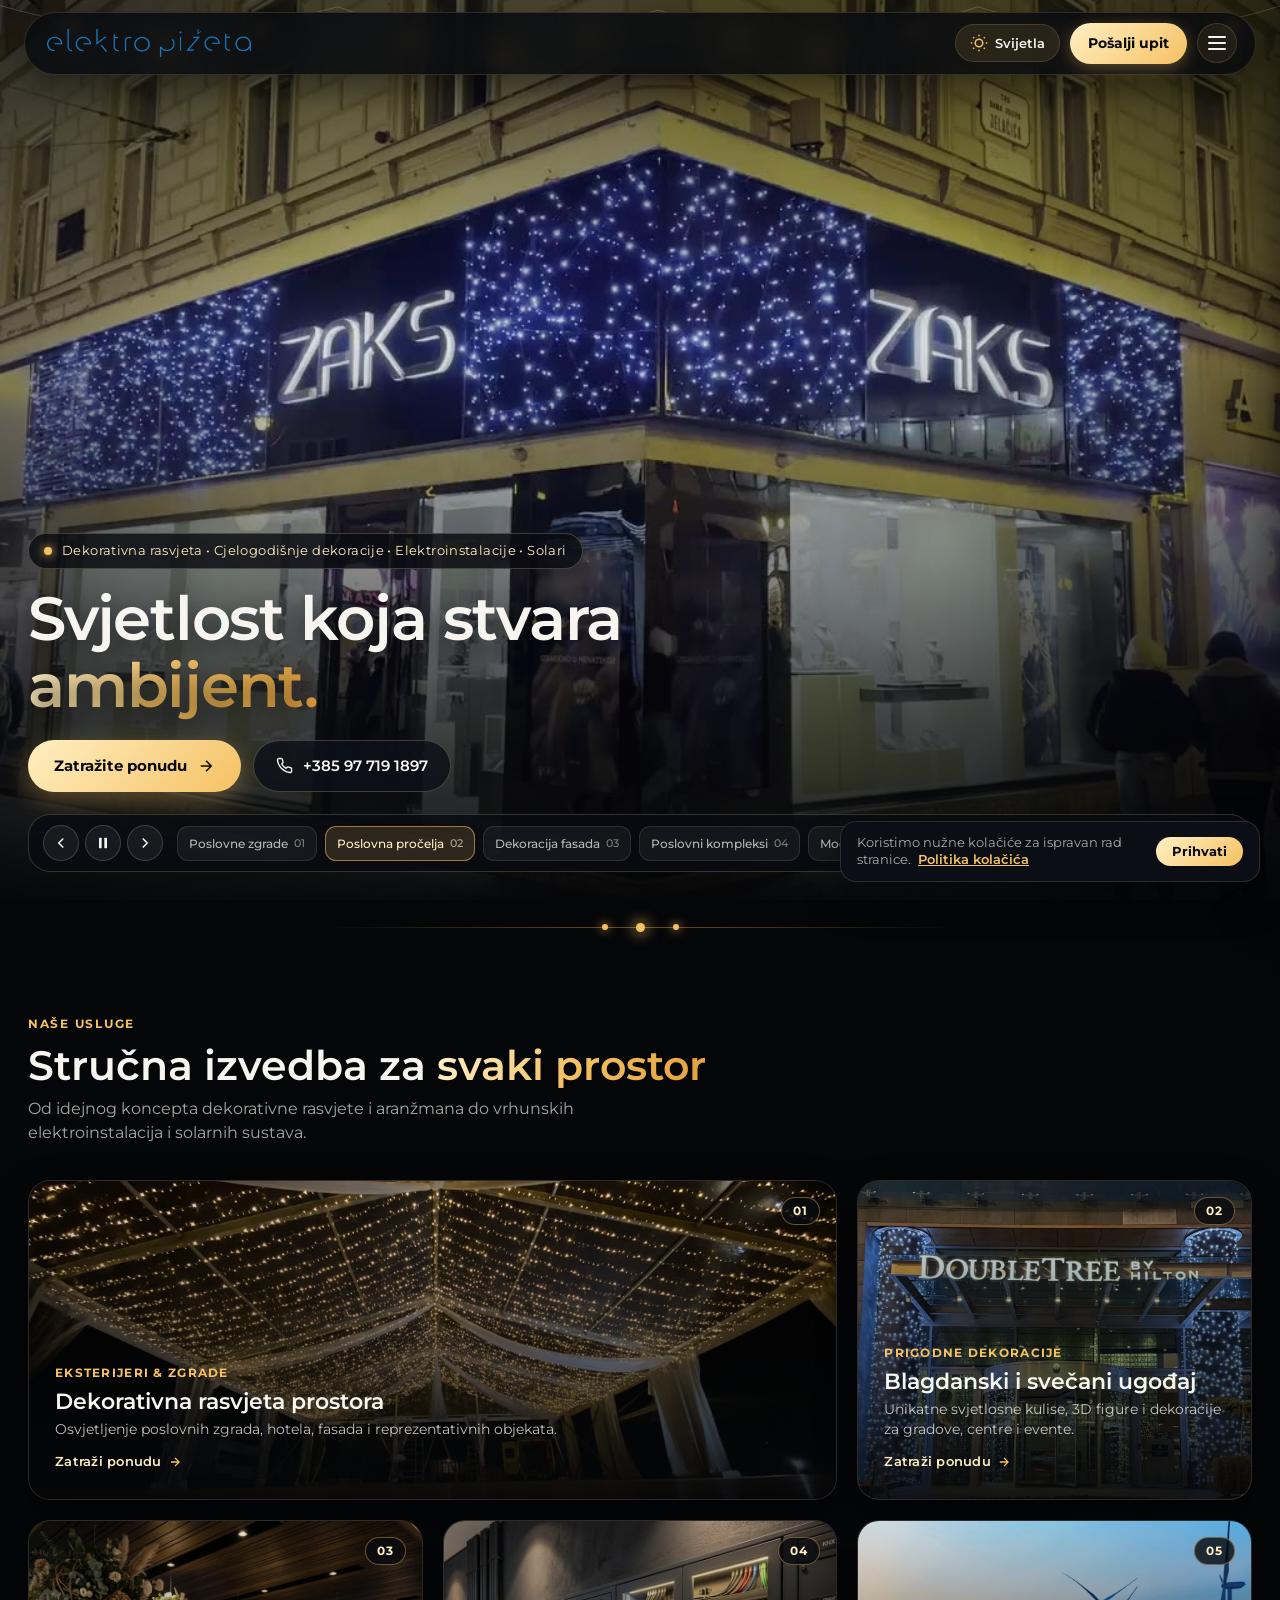
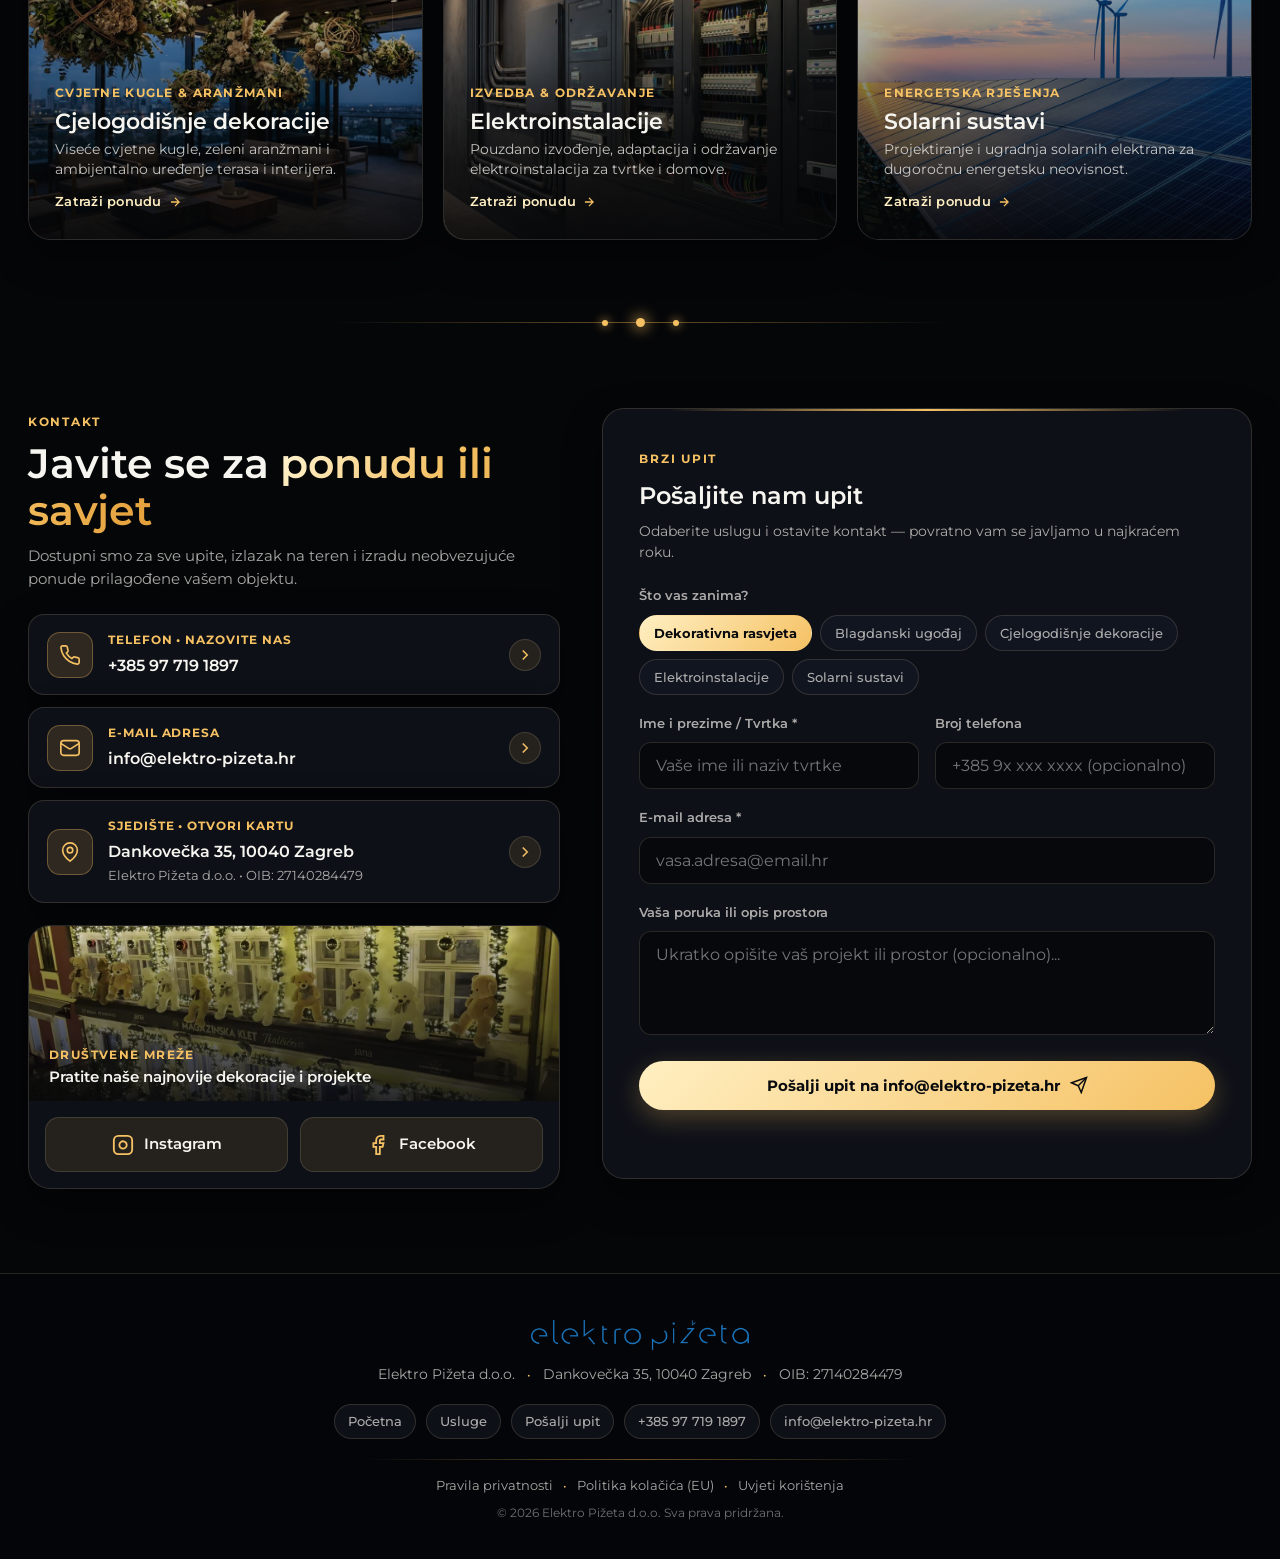
==== commit decb5fe1: "Hamburger meni, Light/Dark mode (PC i mobitel) i svih 14 videa na 1.0x prirodnoj brzini (<6.5s) bez " ====
--- a/index.html
+++ b/index.html
@@ -1,5 +1,5 @@
 <!DOCTYPE html>
-<html lang="hr">
+<html lang="hr" data-theme="dark">
 <head>
   <meta charset="UTF-8" />
   <meta name="viewport" content="width=device-width, initial-scale=1.0, viewport-fit=cover" />
@@ -12,10 +12,22 @@
   <link rel="preconnect" href="https://fonts.gstatic.com" crossorigin />
   <link href="https://fonts.googleapis.com/css2?family=Montserrat:ital,wght@0,300..800;1,300..800&display=swap" rel="stylesheet" />
 
+  <!-- Inicijalizacija teme prije iscrtavanja kako ne bi bilo bljeskanja -->
+  <script>
+    (function () {
+      try {
+        var saved = localStorage.getItem('ep_theme');
+        if (saved === 'light' || saved === 'dark') {
+          document.documentElement.setAttribute('data-theme', saved);
+        }
+      } catch (e) {}
+    })();
+  </script>
+
   <link rel="stylesheet" href="styles.css" />
 </head>
 <body>
-  <!-- Subtle Ambient Warm Bokeh Canvas (PC only) -->
+  <!-- Subtle Ambient Warm Bokeh Canvas (PC Dark Mode) -->
   <canvas id="ambient-lights-canvas" aria-hidden="true"></canvas>
 
   <!-- Subtle Hanging Architectural String Lights (Top Catenary Garland) -->
@@ -98,20 +110,165 @@
     </svg>
   </div>
 
-  <!-- Navigation Header -->
+  <!-- Navigation Header: Logo + Light/Dark Mode + Pošalji upit + Hamburger meni -->
   <header class="site-header" id="top">
     <div class="header-inner">
       <a href="#top" class="brand-logo" aria-label="Elektro Pižeta Početna">
         <img src="assets/images/logo-light.png" alt="Elektro Pižeta" decoding="async" />
       </a>
 
-      <nav class="main-nav" aria-label="Glavna navigacija">
-        <a href="#galerija" class="nav-link">Usluge</a>
-        <a href="#kontakt" class="nav-link">Kontakt</a>
+      <div class="header-actions">
+        <!-- Prekidač Svijetla / Tamna tema (PC i Mobitel) -->
+        <button type="button" class="theme-toggle-btn" id="theme-toggle-btn" aria-label="Promijeni temu (Svijetla / Tamna)" title="Promijeni temu">
+          <!-- Sunce (prikazuje se u Dark modu za prebacivanje na Light) -->
+          <svg class="icon-sun" width="18" height="18" viewBox="0 0 24 24" fill="none" stroke="currentColor" stroke-width="2">
+            <circle cx="12" cy="12" r="5" />
+            <line x1="12" y1="1" x2="12" y2="3" />
+            <line x1="12" y1="21" x2="12" y2="23" />
+            <line x1="4.22" y1="4.22" x2="5.64" y2="5.64" />
+            <line x1="18.36" y1="18.36" x2="19.78" y2="19.78" />
+            <line x1="1" y1="12" x2="3" y2="12" />
+            <line x1="21" y1="12" x2="23" y2="12" />
+            <line x1="4.22" y1="19.78" x2="5.64" y2="18.36" />
+            <line x1="18.36" y1="5.64" x2="19.78" y2="4.22" />
+          </svg>
+          <!-- Mjesec (prikazuje se u Light modu za prebacivanje na Dark) -->
+          <svg class="icon-moon" width="18" height="18" viewBox="0 0 24 24" fill="none" stroke="currentColor" stroke-width="2">
+            <path d="M21 12.79A9 9 0 1 1 11.21 3 7 7 0 0 0 21 12.79z" />
+          </svg>
+          <span class="theme-toggle-label" id="theme-toggle-label">Svijetla</span>
+        </button>
+
+        <!-- Glavni CTA gumb -->
         <a href="#upit" class="nav-cta">Pošalji upit</a>
-      </nav>
+
+        <!-- Hamburger Meni Gumb -->
+        <button
+          type="button"
+          class="hamburger-btn"
+          id="hamburger-btn"
+          aria-label="Otvori izbornik"
+          aria-expanded="false"
+          aria-controls="nav-drawer"
+        >
+          <span class="hamburger-box">
+            <span class="hamburger-line line-1"></span>
+            <span class="hamburger-line line-2"></span>
+            <span class="hamburger-line line-3"></span>
+          </span>
+        </button>
+      </div>
     </div>
   </header>
+
+  <!-- Hamburger Slide-Over Izbornik (sve na jednom mjestu) -->
+  <div class="nav-drawer-backdrop" id="nav-drawer-backdrop" hidden></div>
+  <aside class="nav-drawer" id="nav-drawer" aria-label="Glavni izbornik" aria-hidden="true">
+    <div class="nav-drawer-header">
+      <a href="#top" class="brand-logo" data-close-drawer>
+        <img src="assets/images/logo-light.png" alt="Elektro Pižeta" decoding="async" />
+      </a>
+      <button type="button" class="nav-drawer-close" id="nav-drawer-close" aria-label="Zatvori izbornik">
+        <svg width="20" height="20" viewBox="0 0 24 24" fill="none" stroke="currentColor" stroke-width="2.2">
+          <line x1="18" y1="6" x2="6" y2="18" />
+          <line x1="6" y1="6" x2="18" y2="18" />
+        </svg>
+      </button>
+    </div>
+
+    <div class="nav-drawer-body">
+      <!-- Tema u izborniku -->
+      <div class="drawer-theme-bar">
+        <span class="drawer-theme-title">Izgled stranice</span>
+        <button type="button" class="drawer-theme-switch" id="drawer-theme-switch">
+          <span class="drawer-theme-opt" data-mode="dark">Tamna</span>
+          <span class="drawer-theme-opt" data-mode="light">Svijetla</span>
+        </button>
+      </div>
+
+      <!-- Glavne sekcije -->
+      <div class="drawer-section">
+        <span class="drawer-eyebrow">Navigacija</span>
+        <nav class="drawer-nav-list" aria-label="Izbornik sekcija">
+          <a href="#top" class="drawer-nav-item" data-close-drawer>
+            <span>Početna &bull; Video prikaz</span>
+            <svg width="16" height="16" viewBox="0 0 24 24" fill="none" stroke="currentColor" stroke-width="2"><path d="M9 18l6-6-6-6"/></svg>
+          </a>
+          <a href="#galerija" class="drawer-nav-item" data-close-drawer>
+            <span>Naše usluge</span>
+            <svg width="16" height="16" viewBox="0 0 24 24" fill="none" stroke="currentColor" stroke-width="2"><path d="M9 18l6-6-6-6"/></svg>
+          </a>
+          <a href="#kontakt" class="drawer-nav-item" data-close-drawer>
+            <span>Kontakt i lokacija</span>
+            <svg width="16" height="16" viewBox="0 0 24 24" fill="none" stroke="currentColor" stroke-width="2"><path d="M9 18l6-6-6-6"/></svg>
+          </a>
+          <a href="#upit" class="drawer-nav-item drawer-nav-highlight" data-close-drawer>
+            <span>Pošalji upit za ponudu</span>
+            <svg width="16" height="16" viewBox="0 0 24 24" fill="none" stroke="currentColor" stroke-width="2"><path d="M5 12h14M12 5l7 7-7 7"/></svg>
+          </a>
+        </nav>
+      </div>
+
+      <!-- Brzi odabir usluga -->
+      <div class="drawer-section">
+        <span class="drawer-eyebrow">Odaberite uslugu za brzi upit</span>
+        <div class="drawer-services-list">
+          <button type="button" class="drawer-service-btn" data-select-topic="Dekorativna rasvjeta prostora" data-close-drawer>
+            <span class="drawer-service-num">01</span>
+            <span>Dekorativna rasvjeta prostora</span>
+          </button>
+          <button type="button" class="drawer-service-btn" data-select-topic="Blagdanski i svečani ugođaj" data-close-drawer>
+            <span class="drawer-service-num">02</span>
+            <span>Blagdanski i svečani ugođaj</span>
+          </button>
+          <button type="button" class="drawer-service-btn" data-select-topic="Cjelogodišnje dekoracije" data-close-drawer>
+            <span class="drawer-service-num">03</span>
+            <span>Cjelogodišnje dekoracije</span>
+          </button>
+          <button type="button" class="drawer-service-btn" data-select-topic="Elektroinstalacije" data-close-drawer>
+            <span class="drawer-service-num">04</span>
+            <span>Elektroinstalacije</span>
+          </button>
+          <button type="button" class="drawer-service-btn" data-select-topic="Solarni sustavi" data-close-drawer>
+            <span class="drawer-service-num">05</span>
+            <span>Solarni sustavi</span>
+          </button>
+        </div>
+      </div>
+
+      <!-- Brzi kontakt podaci u hamburger meniju -->
+      <div class="drawer-section">
+        <span class="drawer-eyebrow">Izravni kontakt</span>
+        <div class="drawer-contact-links">
+          <a href="tel:+385977191897" class="drawer-contact-pill">
+            <svg width="17" height="17" viewBox="0 0 24 24" fill="none" stroke="currentColor" stroke-width="2">
+              <path d="M22 16.92v3a2 2 0 0 1-2.18 2 19.79 19.79 0 0 1-8.63-3.07 19.5 19.5 0 0 1-6-6 19.79 19.79 0 0 1-3.07-8.67A2 2 0 0 1 4.11 2h3a2 2 0 0 1 2 1.72 12.84 12.84 0 0 0 .7 2.81 2 2 0 0 1-.45 2.11L8.09 9.91a16 16 0 0 0 6 6l1.27-1.27a2 2 0 0 1 2.11-.45 12.84 12.84 0 0 0 2.81.7A2 2 0 0 1 22 16.92z" />
+            </svg>
+            <span>+385 97 719 1897</span>
+          </a>
+          <a href="mailto:info@elektro-pizeta.hr" class="drawer-contact-pill">
+            <svg width="17" height="17" viewBox="0 0 24 24" fill="none" stroke="currentColor" stroke-width="2">
+              <rect x="2" y="4" width="20" height="16" rx="3" />
+              <path d="m22 7-8.97 5.7a1.94 1.94 0 0 1-2.06 0L2 7" />
+            </svg>
+            <span>info@elektro-pizeta.hr</span>
+          </a>
+          <a href="https://maps.google.com/?q=Dankovečka+35,+10040+Zagreb" target="_blank" rel="noopener noreferrer" class="drawer-contact-pill">
+            <svg width="17" height="17" viewBox="0 0 24 24" fill="none" stroke="currentColor" stroke-width="2">
+              <path d="M20 10c0 6-8 12-8 12s-8-6-8-12a8 8 0 0 1 16 0Z" />
+              <circle cx="12" cy="10" r="3" />
+            </svg>
+            <span>Dankovečka 35, 10040 Zagreb</span>
+          </a>
+        </div>
+
+        <div class="drawer-socials">
+          <a href="https://www.instagram.com/elektro_pizeta/" target="_blank" rel="noopener noreferrer" class="drawer-social-btn">Instagram</a>
+          <a href="https://www.facebook.com/people/Elektro-Pieta/100046227527095/" target="_blank" rel="noopener noreferrer" class="drawer-social-btn">Facebook</a>
+        </div>
+      </div>
+    </div>
+  </aside>
 
   <main>
     <!-- HERO: Fullscreen Sequential Video Showcase (PC Panoramic 16:9 / Mobile Vertical 9:16) -->
@@ -163,7 +320,7 @@
           </div>
         </div>
 
-        <!-- Video Playlist Controls (Auto-advance + Manual Switching + Horizontal Swipe) -->
+        <!-- Video Playlist Controls -->
         <div class="video-controls-bar" aria-label="Kontrole video galerije">
           <div class="video-nav-arrows">
             <button type="button" class="video-ctrl-btn" id="prev-video-btn" aria-label="Prethodni video" title="Prethodni video">
@@ -234,7 +391,7 @@
             </div>
           </article>
 
-          <!-- 3. Cjelogodišnje dekoracije (Dekorativne lopte, cvijeće, bez božićnih motiva) -->
+          <!-- 3. Cjelogodišnje dekoracije -->
           <article class="bento-card" data-select-topic="Cjelogodišnje dekoracije">
             <img src="assets/images/cjelogodisnje-dekoracije.jpg" alt="Cjelogodišnje dekoracije — dekorativne cvjetne kugle i aranžmani" loading="lazy" decoding="async" />
             <span class="bento-num">03</span>
@@ -427,7 +584,7 @@
     </section>
   </main>
 
-  <!-- Symmetrical Luxury Dark Footer -->
+  <!-- Symmetrical Luxury Footer -->
   <footer class="site-footer">
     <div class="section-container footer-symmetric">
       <a href="#top" class="footer-brand-link" aria-label="Povratak na vrh">
--- a/styles.css
+++ b/styles.css
@@ -1,26 +1,61 @@
-:root {
+/* ==========================================================================
+   THEME VARIABLES: DARK MODE (Default) & LIGHT MODE (PC & Mobile)
+   ========================================================================== */
+:root,
+[data-theme="dark"] {
   --bg-deep: #050608;
   --bg-surface: #0b0d13;
-  --bg-card: rgba(16, 19, 27, 0.82);
-  --bg-glass: rgba(255, 255, 255, 0.04);
+  --bg-card: rgba(16, 19, 27, 0.88);
+  --bg-elevated: #111520;
+  --bg-input: rgba(6, 8, 12, 0.92);
   --border-subtle: rgba(255, 232, 185, 0.14);
   --border-glow: rgba(247, 185, 85, 0.42);
 
   --gold-light: #ffefc2;
   --gold-primary: #f5c163;
   --gold-warm: #e29d38;
-  --gold-glow: rgba(245, 193, 99, 0.25);
+  --gold-accent-text: #f5c163;
 
   --text-main: #f7f5f0;
   --text-muted: rgba(247, 245, 240, 0.68);
   --text-dim: rgba(247, 245, 240, 0.45);
 
+  --header-bg: rgba(8, 10, 15, 0.85);
+  --drawer-bg: #0b0e15;
+  --footer-bg: #040508;
+  --shadow-card: 0 16px 38px rgba(0, 0, 0, 0.45);
+
   --font-display: 'Montserrat', -apple-system, BlinkMacSystemFont, sans-serif;
   --font-sans: 'Montserrat', -apple-system, BlinkMacSystemFont, sans-serif;
 
   --radius-lg: 22px;
   --radius-md: 16px;
   --radius-pill: 999px;
+}
+
+/* SVIJETLA TEMA (Light Mode za PC i Mobitel) */
+[data-theme="light"] {
+  --bg-deep: #f6f3ec;
+  --bg-surface: #ffffff;
+  --bg-card: #ffffff;
+  --bg-elevated: #efeae0;
+  --bg-input: #f9f7f2;
+  --border-subtle: rgba(180, 130, 45, 0.22);
+  --border-glow: rgba(196, 132, 24, 0.55);
+
+  --gold-light: #f5c163;
+  --gold-primary: #d49220;
+  --gold-warm: #b57410;
+  --gold-accent-text: #a66708;
+
+  --text-main: #151821;
+  --text-muted: #4a5060;
+  --text-dim: #767d8e;
+
+  --header-bg: rgba(255, 255, 255, 0.94);
+  --drawer-bg: #fbf9f5;
+  --footer-bg: #ece7dc;
+  --shadow-card: 0 14px 34px rgba(20, 24, 34, 0.08);
 }
 
 *,
@@ -37,21 +72,21 @@
   color: var(--text-main);
   font-family: var(--font-sans);
   -webkit-text-size-adjust: 100%;
+  transition: background-color 0.25s ease, color 0.25s ease;
 }
 
 body {
   background-color: var(--bg-deep);
-  background-image:
-    radial-gradient(circle at 20% 10%, rgba(245, 193, 99, 0.06), transparent 40%),
-    radial-gradient(circle at 80% 75%, rgba(226, 157, 56, 0.05), transparent 45%);
+  color: var(--text-main);
   min-height: 100vh;
   min-height: 100dvh;
   overflow-x: hidden;
   line-height: 1.6;
   position: relative;
-}
-
-/* Subtle Ambient Bokeh Canvas (PC only) */
+  transition: background-color 0.25s ease, color 0.25s ease;
+}
+
+/* Subtle Ambient Bokeh Canvas (PC Dark Mode only) */
 #ambient-lights-canvas {
   position: fixed;
   inset: 0;
@@ -59,18 +94,22 @@
   height: 100%;
   pointer-events: none;
   z-index: 1;
-  opacity: 0.75;
+  opacity: 0.7;
+}
+
+[data-theme="light"] #ambient-lights-canvas {
+  display: none !important;
 }
 
 /* Subtle Hanging Architectural String Lights (Top Garland) */
 .string-lights-wrapper {
-  position: fixed;
+  position: absolute;
   top: 0;
   left: 0;
   width: 100%;
   height: 92px;
   pointer-events: none;
-  z-index: 35;
+  z-index: 25;
   overflow: hidden;
 }
 
@@ -82,108 +121,422 @@
 
 .string-lights-svg .wire {
   fill: none;
-  stroke: rgba(255, 232, 185, 0.16);
+  stroke: rgba(255, 232, 185, 0.2);
   stroke-width: 1.2;
 }
 
 .string-lights-svg .socket-cord {
-  stroke: rgba(255, 232, 185, 0.22);
+  stroke: rgba(255, 232, 185, 0.25);
   stroke-width: 1.1;
 }
 
-.bulb-group .glow-halo {
-  animation: warmPulse 4.2s ease-in-out infinite alternate;
-}
-
-.bulb-group.b2 .glow-halo,
-.bulb-group.b6 .glow-halo,
-.bulb-group.b10 .glow-halo {
-  animation-duration: 3.3s;
-  animation-delay: -1.2s;
-}
-
-.bulb-group.b3 .glow-halo,
-.bulb-group.b7 .glow-halo,
-.bulb-group.b11 .glow-halo {
-  animation-duration: 4.9s;
-  animation-delay: -2.4s;
-}
-
-@keyframes warmPulse {
-  0% { opacity: 0.45; }
-  50% { opacity: 0.92; }
-  100% { opacity: 0.62; }
-}
-
-/* Header */
+/* ==========================================================================
+   NAVIGATION HEADER (Logo + Light/Dark Toggle + Pošalji upit + Hamburger)
+   ========================================================================== */
 .site-header {
   position: fixed;
   top: max(12px, env(safe-area-inset-top));
   left: 0;
   width: 100%;
-  z-index: 40;
+  z-index: 50;
   padding: 0 24px;
 }
 
 .header-inner {
   max-width: 1320px;
   margin: 0 auto;
-  padding: 12px 24px;
-  background: rgba(8, 10, 15, 0.75);
-  backdrop-filter: blur(18px);
-  -webkit-backdrop-filter: blur(18px);
+  padding: 10px 18px 10px 22px;
+  background: var(--header-bg);
+  backdrop-filter: blur(16px);
+  -webkit-backdrop-filter: blur(16px);
   border: 1px solid var(--border-subtle);
   border-radius: var(--radius-pill);
   display: flex;
   align-items: center;
   justify-content: space-between;
-  gap: 16px;
-  box-shadow: 0 12px 40px rgba(0, 0, 0, 0.45);
+  gap: 12px;
+  box-shadow: var(--shadow-card);
+  transition: background 0.25s ease, border-color 0.25s ease;
+}
+
+.brand-logo {
+  display: inline-flex;
+  align-items: center;
+  flex-shrink: 0;
 }
 
 .brand-logo img {
-  height: 30px;
+  height: 28px;
   width: auto;
   display: block;
 }
 
-.main-nav {
-  display: flex;
-  align-items: center;
-  gap: 24px;
-}
-
-.nav-link {
-  color: var(--text-muted);
-  text-decoration: none;
-  font-size: 0.92rem;
-  font-weight: 500;
-  transition: color 0.25s ease;
-}
-
-.nav-link:hover {
-  color: var(--gold-light);
+.header-actions {
+  display: flex;
+  align-items: center;
+  gap: 10px;
+}
+
+/* Theme Toggle Button (Dark / Light) */
+.theme-toggle-btn {
+  display: inline-flex;
+  align-items: center;
+  justify-content: center;
+  gap: 7px;
+  height: 38px;
+  padding: 0 14px;
+  border-radius: var(--radius-pill);
+  border: 1px solid var(--border-subtle);
+  background: rgba(245, 193, 99, 0.1);
+  color: var(--text-main);
+  font-family: var(--font-sans);
+  font-size: 0.8rem;
+  font-weight: 600;
+  cursor: pointer;
+  transition: border-color 0.2s ease, background 0.2s ease, transform 0.2s ease;
+  -webkit-tap-highlight-color: transparent;
+}
+
+.theme-toggle-btn:hover {
+  border-color: var(--gold-primary);
+  background: rgba(245, 193, 99, 0.2);
+}
+
+.theme-toggle-btn svg {
+  color: var(--gold-primary);
+  flex-shrink: 0;
+}
+
+[data-theme="dark"] .theme-toggle-btn .icon-moon {
+  display: none;
+}
+
+[data-theme="light"] .theme-toggle-btn .icon-sun {
+  display: none;
 }
 
 .nav-cta {
   text-decoration: none;
-  font-size: 0.9rem;
-  font-weight: 600;
+  font-size: 0.88rem;
+  font-weight: 700;
   color: #090a0d;
-  background: linear-gradient(135deg, var(--gold-light), var(--gold-primary));
-  padding: 9px 20px;
+  background: linear-gradient(135deg, #ffefc2, #f5c163);
+  padding: 9px 18px;
   border-radius: var(--radius-pill);
-  box-shadow: 0 4px 18px rgba(245, 193, 99, 0.3);
+  box-shadow: 0 4px 16px rgba(245, 193, 99, 0.32);
   white-space: nowrap;
-  transition: transform 0.25s ease, box-shadow 0.25s ease;
+  transition: transform 0.2s ease, box-shadow 0.2s ease;
+  -webkit-tap-highlight-color: transparent;
 }
 
 .nav-cta:hover {
   transform: translateY(-1px);
-  box-shadow: 0 6px 26px rgba(245, 193, 99, 0.5);
-}
-
-/* HERO VIDEO SHOWCASE */
+  box-shadow: 0 6px 22px rgba(245, 193, 99, 0.5);
+}
+
+/* Hamburger Button */
+.hamburger-btn {
+  width: 40px;
+  height: 40px;
+  border-radius: 50%;
+  border: 1px solid var(--border-subtle);
+  background: rgba(245, 193, 99, 0.08);
+  color: var(--text-main);
+  display: inline-flex;
+  align-items: center;
+  justify-content: center;
+  cursor: pointer;
+  flex-shrink: 0;
+  transition: border-color 0.2s ease, background 0.2s ease;
+  -webkit-tap-highlight-color: transparent;
+}
+
+.hamburger-btn:hover {
+  border-color: var(--gold-primary);
+  background: rgba(245, 193, 99, 0.18);
+}
+
+.hamburger-box {
+  width: 18px;
+  height: 14px;
+  position: relative;
+  display: block;
+}
+
+.hamburger-line {
+  position: absolute;
+  left: 0;
+  width: 100%;
+  height: 2px;
+  border-radius: 2px;
+  background-color: var(--text-main);
+  transition: transform 0.25s ease, top 0.25s ease, opacity 0.2s ease;
+}
+
+.hamburger-line.line-1 { top: 0; }
+.hamburger-line.line-2 { top: 6px; }
+.hamburger-line.line-3 { top: 12px; }
+
+.hamburger-btn.is-open .line-1 {
+  top: 6px;
+  transform: rotate(45deg);
+}
+.hamburger-btn.is-open .line-2 {
+  opacity: 0;
+}
+.hamburger-btn.is-open .line-3 {
+  top: 6px;
+  transform: rotate(-45deg);
+}
+
+/* ==========================================================================
+   HAMBURGER SLIDE-OVER DRAWER MENU
+   ========================================================================== */
+.nav-drawer-backdrop {
+  position: fixed;
+  inset: 0;
+  z-index: 80;
+  background: rgba(3, 5, 8, 0.65);
+  opacity: 0;
+  transition: opacity 0.28s ease;
+}
+
+.nav-drawer-backdrop.is-visible {
+  opacity: 1;
+}
+
+.nav-drawer-backdrop[hidden] {
+  display: none !important;
+}
+
+.nav-drawer {
+  position: fixed;
+  top: 0;
+  right: 0;
+  bottom: 0;
+  width: min(390px, 90vw);
+  z-index: 85;
+  background: var(--drawer-bg);
+  border-left: 1px solid var(--border-subtle);
+  box-shadow: -16px 0 50px rgba(0, 0, 0, 0.55);
+  display: flex;
+  flex-direction: column;
+  transform: translate3d(102%, 0, 0);
+  transition: transform 0.32s cubic-bezier(0.22, 1, 0.36, 1), background 0.25s ease;
+}
+
+.nav-drawer.is-open {
+  transform: translate3d(0, 0, 0);
+}
+
+.nav-drawer-header {
+  display: flex;
+  align-items: center;
+  justify-content: space-between;
+  padding: max(18px, env(safe-area-inset-top)) 20px 16px;
+  border-bottom: 1px solid var(--border-subtle);
+}
+
+.nav-drawer-close {
+  width: 38px;
+  height: 38px;
+  border-radius: 50%;
+  border: 1px solid var(--border-subtle);
+  background: rgba(245, 193, 99, 0.08);
+  color: var(--text-main);
+  display: inline-flex;
+  align-items: center;
+  justify-content: center;
+  cursor: pointer;
+  -webkit-tap-highlight-color: transparent;
+}
+
+.nav-drawer-body {
+  flex: 1;
+  overflow-y: auto;
+  padding: 18px 20px max(24px, env(safe-area-inset-bottom));
+  display: flex;
+  flex-direction: column;
+  gap: 22px;
+}
+
+/* Theme switch inside drawer */
+.drawer-theme-bar {
+  display: flex;
+  align-items: center;
+  justify-content: space-between;
+  gap: 10px;
+  padding: 10px 14px;
+  border-radius: 14px;
+  background: var(--bg-elevated);
+  border: 1px solid var(--border-subtle);
+}
+
+.drawer-theme-title {
+  font-size: 0.82rem;
+  font-weight: 600;
+  color: var(--text-muted);
+}
+
+.drawer-theme-switch {
+  display: inline-flex;
+  align-items: center;
+  padding: 3px;
+  border-radius: var(--radius-pill);
+  background: var(--bg-deep);
+  border: 1px solid var(--border-subtle);
+  cursor: pointer;
+  font-family: var(--font-sans);
+}
+
+.drawer-theme-opt {
+  padding: 5px 12px;
+  border-radius: var(--radius-pill);
+  font-size: 0.76rem;
+  font-weight: 600;
+  color: var(--text-muted);
+  transition: background 0.2s ease, color 0.2s ease;
+}
+
+[data-theme="dark"] .drawer-theme-opt[data-mode="dark"],
+[data-theme="light"] .drawer-theme-opt[data-mode="light"] {
+  background: linear-gradient(135deg, #ffefc2, #f5c163);
+  color: #090a0d;
+}
+
+.drawer-section {
+  display: flex;
+  flex-direction: column;
+  gap: 10px;
+}
+
+.drawer-eyebrow {
+  font-size: 0.72rem;
+  font-weight: 700;
+  text-transform: uppercase;
+  letter-spacing: 0.12em;
+  color: var(--gold-accent-text);
+}
+
+.drawer-nav-list {
+  display: flex;
+  flex-direction: column;
+  gap: 8px;
+}
+
+.drawer-nav-item {
+  display: flex;
+  align-items: center;
+  justify-content: space-between;
+  padding: 13px 16px;
+  border-radius: 14px;
+  background: var(--bg-elevated);
+  border: 1px solid var(--border-subtle);
+  color: var(--text-main);
+  text-decoration: none;
+  font-size: 0.94rem;
+  font-weight: 600;
+  transition: border-color 0.2s ease, transform 0.2s ease;
+}
+
+.drawer-nav-item:hover {
+  border-color: var(--gold-primary);
+  transform: translateX(3px);
+}
+
+.drawer-nav-highlight {
+  background: linear-gradient(135deg, #ffefc2, #f5c163);
+  color: #090a0d;
+  border-color: transparent;
+}
+
+.drawer-services-list {
+  display: flex;
+  flex-direction: column;
+  gap: 7px;
+}
+
+.drawer-service-btn {
+  display: flex;
+  align-items: center;
+  gap: 10px;
+  width: 100%;
+  padding: 11px 14px;
+  border-radius: 12px;
+  background: transparent;
+  border: 1px solid var(--border-subtle);
+  color: var(--text-main);
+  font-family: var(--font-sans);
+  font-size: 0.84rem;
+  font-weight: 500;
+  text-align: left;
+  cursor: pointer;
+  transition: border-color 0.2s ease, background 0.2s ease;
+}
+
+.drawer-service-btn:hover {
+  border-color: var(--gold-primary);
+  background: rgba(245, 193, 99, 0.1);
+}
+
+.drawer-service-num {
+  font-size: 0.72rem;
+  font-weight: 700;
+  color: var(--gold-accent-text);
+  padding: 2px 7px;
+  border-radius: var(--radius-pill);
+  background: rgba(245, 193, 99, 0.14);
+}
+
+.drawer-contact-links {
+  display: flex;
+  flex-direction: column;
+  gap: 8px;
+}
+
+.drawer-contact-pill {
+  display: flex;
+  align-items: center;
+  gap: 10px;
+  padding: 11px 14px;
+  border-radius: 12px;
+  background: var(--bg-elevated);
+  border: 1px solid var(--border-subtle);
+  color: var(--text-main);
+  text-decoration: none;
+  font-size: 0.85rem;
+  font-weight: 600;
+}
+
+.drawer-contact-pill svg {
+  color: var(--gold-accent-text);
+  flex-shrink: 0;
+}
+
+.drawer-socials {
+  display: grid;
+  grid-template-columns: 1fr 1fr;
+  gap: 8px;
+  margin-top: 4px;
+}
+
+.drawer-social-btn {
+  display: inline-flex;
+  align-items: center;
+  justify-content: center;
+  padding: 11px 12px;
+  border-radius: 12px;
+  background: rgba(245, 193, 99, 0.12);
+  border: 1px solid var(--border-subtle);
+  color: var(--text-main);
+  text-decoration: none;
+  font-size: 0.84rem;
+  font-weight: 600;
+}
+
+/* ==========================================================================
+   HERO VIDEO SHOWCASE
+   ========================================================================== */
 .hero-video-section {
   position: relative;
   width: 100%;
@@ -228,8 +581,8 @@
   inset: 0;
   z-index: 3;
   background:
-    linear-gradient(180deg, rgba(5, 6, 8, 0.65) 0%, rgba(5, 6, 8, 0.12) 35%, rgba(5, 6, 8, 0.52) 70%, var(--bg-deep) 100%),
-    radial-gradient(circle at 50% 45%, transparent 38%, rgba(5, 6, 8, 0.55) 100%);
+    linear-gradient(180deg, rgba(5, 6, 8, 0.55) 0%, rgba(5, 6, 8, 0.1) 38%, rgba(5, 6, 8, 0.58) 72%, rgba(5, 6, 8, 0.96) 100%),
+    radial-gradient(circle at 50% 45%, transparent 40%, rgba(5, 6, 8, 0.5) 100%);
   pointer-events: none;
 }
 
@@ -255,11 +608,11 @@
   gap: 10px;
   padding: 7px 15px;
   border-radius: var(--radius-pill);
-  background: rgba(12, 14, 20, 0.78);
-  border: 1px solid var(--border-subtle);
+  background: rgba(10, 12, 18, 0.82);
+  border: 1px solid rgba(255, 232, 185, 0.22);
   font-size: 0.8rem;
   letter-spacing: 0.03em;
-  color: var(--gold-light);
+  color: #ffefc2;
   margin-bottom: 16px;
 }
 
@@ -268,10 +621,11 @@
   height: 8px;
   flex-shrink: 0;
   border-radius: 50%;
-  background: var(--gold-primary);
-  box-shadow: 0 0 10px var(--gold-primary);
-}
-
+  background: #f5c163;
+  box-shadow: 0 0 10px #f5c163;
+}
+
+/* Hero naslov je uvijek preko tamnog noćnog videa pa ostaje bijelo-zlatni radi kontrasta */
 .hero-title {
   font-family: var(--font-display);
   font-size: clamp(2.15rem, 4.8vw, 4.1rem);
@@ -279,6 +633,7 @@
   line-height: 1.08;
   letter-spacing: -0.02em;
   margin-bottom: 22px;
+  color: #f7f5f0;
   text-shadow: 0 8px 26px rgba(0, 0, 0, 0.65);
 }
 
@@ -288,6 +643,12 @@
   -webkit-text-fill-color: transparent;
 }
 
+[data-theme="light"] .section-heading .gold-gradient-text {
+  background: linear-gradient(125deg, #c88214 0%, #a36205 100%);
+  -webkit-background-clip: text;
+  -webkit-text-fill-color: transparent;
+}
+
 .hero-actions {
   display: flex;
   flex-wrap: wrap;
@@ -301,9 +662,9 @@
   gap: 10px;
   padding: 13px 26px;
   border-radius: var(--radius-pill);
-  background: linear-gradient(135deg, var(--gold-light), var(--gold-primary));
+  background: linear-gradient(135deg, #ffefc2, #f5c163);
   color: #090a0d;
-  font-weight: 600;
+  font-weight: 700;
   font-size: 0.95rem;
   text-decoration: none;
   box-shadow: 0 8px 26px rgba(245, 193, 99, 0.32);
@@ -322,18 +683,18 @@
   gap: 10px;
   padding: 13px 22px;
   border-radius: var(--radius-pill);
-  background: rgba(14, 17, 25, 0.8);
-  border: 1px solid var(--border-subtle);
-  color: var(--text-main);
-  font-weight: 500;
+  background: rgba(14, 17, 25, 0.85);
+  border: 1px solid rgba(255, 232, 185, 0.22);
+  color: #f7f5f0;
+  font-weight: 600;
   font-size: 0.94rem;
   text-decoration: none;
   transition: border-color 0.25s ease, background 0.25s ease;
 }
 
 .btn-glass:hover {
-  border-color: var(--gold-primary);
-  background: rgba(245, 193, 99, 0.12);
+  border-color: #f5c163;
+  background: rgba(245, 193, 99, 0.16);
 }
 
 /* Video Playlist Control Bar */
@@ -343,10 +704,8 @@
   justify-content: space-between;
   gap: 14px;
   padding: 10px 14px;
-  background: rgba(10, 12, 18, 0.82);
-  backdrop-filter: blur(14px);
-  -webkit-backdrop-filter: blur(14px);
-  border: 1px solid var(--border-subtle);
+  background: rgba(10, 12, 18, 0.86);
+  border: 1px solid rgba(255, 232, 185, 0.18);
   border-radius: var(--radius-lg);
 }
 
@@ -361,9 +720,9 @@
   width: 36px;
   height: 36px;
   border-radius: 50%;
-  border: 1px solid rgba(255, 255, 255, 0.14);
-  background: rgba(255, 255, 255, 0.05);
-  color: var(--text-main);
+  border: 1px solid rgba(255, 255, 255, 0.16);
+  background: rgba(255, 255, 255, 0.06);
+  color: #f7f5f0;
   display: inline-flex;
   align-items: center;
   justify-content: center;
@@ -373,9 +732,9 @@
 }
 
 .video-ctrl-btn:hover {
-  border-color: var(--gold-primary);
-  color: var(--gold-light);
-  background: rgba(245, 193, 99, 0.14);
+  border-color: #f5c163;
+  color: #ffefc2;
+  background: rgba(245, 193, 99, 0.18);
 }
 
 .video-playlist-pills {
@@ -399,9 +758,9 @@
   max-width: 190px;
   padding: 9px 11px;
   border-radius: 11px;
-  background: rgba(255, 255, 255, 0.04);
-  border: 1px solid rgba(255, 255, 255, 0.08);
-  color: var(--text-muted);
+  background: rgba(255, 255, 255, 0.05);
+  border: 1px solid rgba(255, 255, 255, 0.1);
+  color: rgba(247, 245, 240, 0.72);
   font-family: var(--font-sans);
   font-size: 0.77rem;
   font-weight: 500;
@@ -413,14 +772,14 @@
 }
 
 .video-pill:hover {
-  background: rgba(255, 255, 255, 0.08);
-  color: var(--text-main);
+  background: rgba(255, 255, 255, 0.1);
+  color: #ffffff;
 }
 
 .video-pill.active {
-  color: var(--gold-light);
-  border-color: rgba(245, 193, 99, 0.5);
-  background: rgba(245, 193, 99, 0.12);
+  color: #ffefc2;
+  border-color: rgba(245, 193, 99, 0.55);
+  background: rgba(245, 193, 99, 0.15);
 }
 
 .video-pill-header {
@@ -449,7 +808,7 @@
   bottom: 0;
   height: 3px;
   width: 0%;
-  background: linear-gradient(90deg, var(--gold-warm), var(--gold-light));
+  background: linear-gradient(90deg, #e29d38, #ffefc2);
   transition: width 0.14s linear;
 }
 
@@ -473,7 +832,7 @@
   left: 24px;
   right: 24px;
   height: 1px;
-  background: linear-gradient(90deg, transparent, rgba(245, 193, 99, 0.35), transparent);
+  background: linear-gradient(90deg, transparent, var(--border-glow), transparent);
 }
 
 .glow-node {
@@ -481,17 +840,19 @@
   width: 6px;
   height: 6px;
   border-radius: 50%;
-  background: var(--gold-light);
-  box-shadow: 0 0 12px 3px rgba(245, 193, 99, 0.5);
+  background: var(--gold-primary);
+  box-shadow: 0 0 10px 2px rgba(245, 193, 99, 0.45);
 }
 
 .glow-node.large {
   width: 9px;
   height: 9px;
-  box-shadow: 0 0 16px 4px rgba(245, 193, 99, 0.65);
-}
-
-/* Visual Showcase Bento Grid (USLUGE) */
+  box-shadow: 0 0 14px 3px rgba(245, 193, 99, 0.6);
+}
+
+/* ==========================================================================
+   USLUGE (Bento Grid)
+   ========================================================================== */
 .section-container {
   position: relative;
   z-index: 2;
@@ -529,8 +890,9 @@
   border-radius: var(--radius-lg);
   overflow: hidden;
   border: 1px solid var(--border-subtle);
-  background: var(--bg-surface);
+  background: #0b0d13;
   cursor: pointer;
+  box-shadow: var(--shadow-card);
   transition: border-color 0.3s ease, transform 0.3s ease, box-shadow 0.3s ease;
   -webkit-tap-highlight-color: transparent;
 }
@@ -538,7 +900,6 @@
 .bento-card:hover {
   border-color: var(--border-glow);
   transform: translateY(-3px);
-  box-shadow: 0 16px 38px rgba(0, 0, 0, 0.5);
 }
 
 .bento-card.bento-wide {
@@ -564,18 +925,19 @@
   z-index: 3;
   padding: 4px 11px;
   border-radius: var(--radius-pill);
-  background: rgba(8, 10, 15, 0.76);
-  border: 1px solid rgba(245, 193, 99, 0.35);
-  color: var(--gold-light);
+  background: rgba(8, 10, 15, 0.8);
+  border: 1px solid rgba(245, 193, 99, 0.4);
+  color: #ffefc2;
   font-size: 0.72rem;
   font-weight: 700;
   letter-spacing: 0.08em;
 }
 
+/* Kartice usluga uvijek imaju fotografiju u pozadini pa tekst na dnu fotografije ostaje svijetao i čitljiv */
 .bento-overlay {
   position: absolute;
   inset: 0;
-  background: linear-gradient(180deg, rgba(5, 6, 8, 0.08) 0%, rgba(5, 6, 8, 0.45) 45%, rgba(5, 6, 8, 0.94) 100%);
+  background: linear-gradient(180deg, rgba(5, 6, 8, 0.05) 0%, rgba(5, 6, 8, 0.42) 45%, rgba(5, 6, 8, 0.92) 100%);
   display: flex;
   flex-direction: column;
   justify-content: flex-end;
@@ -586,7 +948,7 @@
   font-size: 0.73rem;
   text-transform: uppercase;
   letter-spacing: 0.11em;
-  color: var(--gold-primary);
+  color: #f5c163;
   margin-bottom: 5px;
   font-weight: 700;
 }
@@ -595,14 +957,14 @@
   font-family: var(--font-display);
   font-size: 1.36rem;
   font-weight: 600;
-  color: var(--text-main);
+  color: #f7f5f0;
   line-height: 1.22;
   margin-bottom: 6px;
 }
 
 .bento-desc {
   font-size: 0.86rem;
-  color: var(--text-muted);
+  color: rgba(247, 245, 240, 0.78);
   line-height: 1.45;
   max-width: 520px;
   margin-bottom: 12px;
@@ -614,12 +976,12 @@
   gap: 6px;
   font-size: 0.8rem;
   font-weight: 600;
-  color: var(--gold-light);
+  color: #ffefc2;
   letter-spacing: 0.02em;
 }
 
 .bento-cta svg {
-  color: var(--gold-primary);
+  color: #f5c163;
   transition: transform 0.25s ease;
 }
 
@@ -627,7 +989,9 @@
   transform: translateX(4px);
 }
 
-/* Contact & Inquiry Form Section */
+/* ==========================================================================
+   KONTAKT & FORMA ZA UPIT
+   ========================================================================== */
 .contact-section {
   padding: 58px 0 84px;
   scroll-margin-top: 76px;
@@ -645,7 +1009,7 @@
   font-size: 0.78rem;
   text-transform: uppercase;
   letter-spacing: 0.14em;
-  color: var(--gold-primary);
+  color: var(--gold-accent-text);
   font-weight: 700;
   margin-bottom: 8px;
 }
@@ -655,6 +1019,7 @@
   font-size: clamp(1.75rem, 3.2vw, 2.6rem);
   font-weight: 600;
   line-height: 1.15;
+  color: var(--text-main);
 }
 
 .contact-lead {
@@ -677,27 +1042,27 @@
   gap: 15px;
   padding: 16px 18px;
   border-radius: var(--radius-md);
-  background: linear-gradient(145deg, rgba(19, 23, 33, 0.92), rgba(11, 14, 20, 0.95));
-  border: 1px solid var(--border-subtle);
+  background: var(--bg-card);
+  border: 1px solid var(--border-subtle);
+  box-shadow: var(--shadow-card);
   text-decoration: none;
   color: var(--text-main);
-  transition: border-color 0.25s ease, transform 0.25s ease, box-shadow 0.25s ease;
+  transition: border-color 0.25s ease, transform 0.25s ease, background 0.25s ease;
   -webkit-tap-highlight-color: transparent;
 }
 
 .contact-item-card:hover {
   border-color: var(--border-glow);
   transform: translateX(4px);
-  box-shadow: 0 10px 28px rgba(0, 0, 0, 0.4);
 }
 
 .contact-icon {
   width: 46px;
   height: 46px;
   border-radius: 13px;
-  background: rgba(245, 193, 99, 0.12);
-  border: 1px solid rgba(245, 193, 99, 0.28);
-  color: var(--gold-primary);
+  background: rgba(245, 193, 99, 0.14);
+  border: 1px solid rgba(245, 193, 99, 0.32);
+  color: var(--gold-accent-text);
   display: flex;
   align-items: center;
   justify-content: center;
@@ -714,8 +1079,8 @@
   font-size: 0.73rem;
   text-transform: uppercase;
   letter-spacing: 0.08em;
-  color: var(--gold-primary);
-  font-weight: 600;
+  color: var(--gold-accent-text);
+  font-weight: 700;
   margin-bottom: 2px;
 }
 
@@ -738,9 +1103,9 @@
   width: 32px;
   height: 32px;
   border-radius: 50%;
-  background: rgba(255, 255, 255, 0.04);
-  border: 1px solid rgba(255, 255, 255, 0.08);
-  color: var(--gold-light);
+  background: rgba(245, 193, 99, 0.1);
+  border: 1px solid var(--border-subtle);
+  color: var(--gold-accent-text);
   display: flex;
   align-items: center;
   justify-content: center;
@@ -749,17 +1114,17 @@
 }
 
 .contact-item-card:hover .contact-card-arrow {
-  background: rgba(245, 193, 99, 0.2);
+  background: rgba(245, 193, 99, 0.25);
   transform: translateX(2px);
 }
 
-/* Social Showcase Card (Image + Larger Instagram/Facebook Buttons) */
+/* Social Showcase Card */
 .social-showcase-card {
   border-radius: var(--radius-lg);
-  background: linear-gradient(160deg, rgba(19, 23, 33, 0.94), rgba(10, 12, 18, 0.96));
+  background: var(--bg-card);
   border: 1px solid var(--border-subtle);
   overflow: hidden;
-  box-shadow: 0 16px 38px rgba(0, 0, 0, 0.42);
+  box-shadow: var(--shadow-card);
 }
 
 .social-showcase-media {
@@ -783,7 +1148,7 @@
 .social-showcase-overlay {
   position: absolute;
   inset: 0;
-  background: linear-gradient(180deg, rgba(5, 6, 8, 0.08) 0%, rgba(5, 6, 8, 0.88) 100%);
+  background: linear-gradient(180deg, rgba(5, 6, 8, 0.08) 0%, rgba(5, 6, 8, 0.86) 100%);
   display: flex;
   flex-direction: column;
   justify-content: flex-end;
@@ -795,14 +1160,14 @@
   font-weight: 700;
   text-transform: uppercase;
   letter-spacing: 0.12em;
-  color: var(--gold-primary);
+  color: #f5c163;
   margin-bottom: 3px;
 }
 
 .social-showcase-caption {
   font-size: 0.96rem;
   font-weight: 600;
-  color: var(--text-main);
+  color: #f7f5f0;
   line-height: 1.3;
 }
 
@@ -820,8 +1185,8 @@
   gap: 10px;
   padding: 14px 18px;
   border-radius: 14px;
-  background: rgba(245, 193, 99, 0.08);
-  border: 1px solid rgba(245, 193, 99, 0.28);
+  background: rgba(245, 193, 99, 0.1);
+  border: 1px solid var(--border-subtle);
   color: var(--text-main);
   text-decoration: none;
   font-size: 0.96rem;
@@ -831,14 +1196,14 @@
 }
 
 .social-pill svg {
-  color: var(--gold-primary);
+  color: var(--gold-accent-text);
   flex-shrink: 0;
 }
 
 .social-pill:hover {
   color: #090a0d;
-  border-color: var(--gold-light);
-  background: linear-gradient(135deg, var(--gold-light), var(--gold-primary));
+  border-color: #f5c163;
+  background: linear-gradient(135deg, #ffefc2, #f5c163);
   transform: translateY(-2px);
 }
 
@@ -850,12 +1215,13 @@
 .inquiry-form-panel {
   position: relative;
   scroll-margin-top: 84px;
-  background: linear-gradient(165deg, rgba(18, 22, 32, 0.94) 0%, rgba(10, 12, 18, 0.98) 100%);
-  border: 1px solid rgba(245, 193, 99, 0.24);
+  background: var(--bg-card);
+  border: 1px solid var(--border-subtle);
   border-radius: var(--radius-lg);
   padding: 36px;
-  box-shadow: 0 22px 54px rgba(0, 0, 0, 0.5);
+  box-shadow: var(--shadow-card);
   overflow: hidden;
+  transition: background 0.25s ease, border-color 0.25s ease;
 }
 
 .inquiry-form-panel::before {
@@ -877,6 +1243,7 @@
   font-size: 1.5rem;
   font-weight: 600;
   margin-bottom: 6px;
+  color: var(--text-main);
 }
 
 .form-subtitle {
@@ -906,8 +1273,8 @@
 .topic-chip {
   padding: 9px 14px;
   border-radius: var(--radius-pill);
-  border: 1px solid rgba(255, 255, 255, 0.12);
-  background: rgba(255, 255, 255, 0.04);
+  border: 1px solid var(--border-subtle);
+  background: var(--bg-elevated);
   color: var(--text-muted);
   font-family: var(--font-sans);
   font-size: 0.82rem;
@@ -918,15 +1285,15 @@
 }
 
 .topic-chip:hover {
-  border-color: rgba(245, 193, 99, 0.4);
+  border-color: var(--gold-primary);
   color: var(--text-main);
 }
 
 .topic-chip.active {
-  background: rgba(245, 193, 99, 0.18);
-  border-color: var(--gold-primary);
-  color: var(--gold-light);
-  font-weight: 600;
+  background: linear-gradient(135deg, #ffefc2, #f5c163);
+  border-color: transparent;
+  color: #090a0d;
+  font-weight: 700;
 }
 
 .form-row-two {
@@ -942,12 +1309,12 @@
   width: 100%;
   padding: 13px 16px;
   border-radius: 12px;
-  border: 1px solid rgba(255, 255, 255, 0.14);
-  background: rgba(6, 8, 12, 0.9);
+  border: 1px solid var(--border-subtle);
+  background: var(--bg-input);
   color: var(--text-main);
   font-family: var(--font-sans);
   font-size: 16px;
-  transition: border-color 0.2s ease;
+  transition: border-color 0.2s ease, background 0.2s ease;
 }
 
 .inquiry-form input:focus,
@@ -961,7 +1328,7 @@
   padding: 15px 22px;
   border: none;
   border-radius: var(--radius-pill);
-  background: linear-gradient(135deg, var(--gold-light), var(--gold-primary));
+  background: linear-gradient(135deg, #ffefc2, #f5c163);
   color: #090a0d;
   font-family: var(--font-sans);
   font-size: 0.96rem;
@@ -984,17 +1351,20 @@
   margin-top: 12px;
   font-size: 0.88rem;
   text-align: center;
-  color: var(--gold-light);
+  color: var(--gold-accent-text);
   min-height: 20px;
 }
 
-/* Symmetrical Luxury Dark Footer */
+/* ==========================================================================
+   FOOTER, COOKIE BANNER & LEGAL MODAL
+   ========================================================================== */
 .site-footer {
-  border-top: 1px solid rgba(255, 232, 185, 0.1);
+  border-top: 1px solid var(--border-subtle);
   padding: 46px 0 max(36px, env(safe-area-inset-bottom));
-  background: #040508;
+  background: var(--footer-bg);
   position: relative;
   z-index: 2;
+  transition: background 0.25s ease;
 }
 
 .footer-symmetric {
@@ -1041,18 +1411,18 @@
   font-weight: 500;
   padding: 6px 13px;
   border-radius: var(--radius-pill);
-  background: rgba(255, 255, 255, 0.03);
-  border: 1px solid rgba(255, 255, 255, 0.07);
+  background: var(--bg-card);
+  border: 1px solid var(--border-subtle);
   transition: color 0.2s ease, border-color 0.2s ease;
 }
 
 .footer-quick-links a:hover {
-  color: var(--gold-light);
-  border-color: rgba(245, 193, 99, 0.35);
+  color: var(--gold-accent-text);
+  border-color: var(--gold-primary);
 }
 
 .footer-dot {
-  color: rgba(245, 193, 99, 0.45);
+  color: var(--gold-primary);
   font-size: 0.75rem;
   user-select: none;
 }
@@ -1062,7 +1432,7 @@
   max-width: 560px;
   height: 1px;
   margin: 6px 0 2px;
-  background: linear-gradient(90deg, transparent, rgba(245, 193, 99, 0.25), transparent);
+  background: linear-gradient(90deg, transparent, var(--border-glow), transparent);
 }
 
 .footer-bottom-bar {
@@ -1093,7 +1463,7 @@
 }
 
 .footer-legal-btn:hover {
-  color: var(--gold-light);
+  color: var(--gold-accent-text);
   text-decoration: underline;
 }
 
@@ -1102,7 +1472,7 @@
   color: var(--text-dim);
 }
 
-/* Suptilna Cookie obavijest */
+/* Cookie Banner */
 .cookie-banner {
   position: fixed;
   right: 20px;
@@ -1111,9 +1481,9 @@
   max-width: 420px;
   padding: 12px 16px;
   border-radius: 16px;
-  background: rgba(10, 12, 18, 0.95);
-  border: 1px solid rgba(245, 193, 99, 0.28);
-  box-shadow: 0 14px 36px rgba(0, 0, 0, 0.6);
+  background: var(--drawer-bg);
+  border: 1px solid var(--border-subtle);
+  box-shadow: var(--shadow-card);
   display: flex;
   align-items: center;
   justify-content: space-between;
@@ -1135,9 +1505,10 @@
   border: none;
   padding: 0;
   margin-left: 4px;
-  color: var(--gold-light);
+  color: var(--gold-accent-text);
   font-family: var(--font-sans);
   font-size: 0.79rem;
+  font-weight: 600;
   text-decoration: underline;
   cursor: pointer;
 }
@@ -1147,20 +1518,20 @@
   padding: 7px 16px;
   border: none;
   border-radius: var(--radius-pill);
-  background: linear-gradient(135deg, var(--gold-light), var(--gold-primary));
+  background: linear-gradient(135deg, #ffefc2, #f5c163);
   color: #090a0d;
   font-family: var(--font-sans);
   font-size: 0.8rem;
-  font-weight: 600;
+  font-weight: 700;
   cursor: pointer;
 }
 
-/* Modal za Pravila privatnosti i Kolačiće */
+/* Legal Modal */
 .legal-modal-backdrop {
   position: fixed;
   inset: 0;
   z-index: 100;
-  background: rgba(3, 4, 6, 0.85);
+  background: rgba(3, 4, 6, 0.8);
   display: flex;
   align-items: center;
   justify-content: center;
@@ -1175,10 +1546,10 @@
   width: 100%;
   max-width: 680px;
   max-height: 84vh;
-  background: #0d1017;
+  background: var(--drawer-bg);
   border: 1px solid var(--border-subtle);
   border-radius: var(--radius-lg);
-  box-shadow: 0 28px 70px rgba(0, 0, 0, 0.7);
+  box-shadow: 0 28px 70px rgba(0, 0, 0, 0.55);
   display: flex;
   flex-direction: column;
   overflow: hidden;
@@ -1190,8 +1561,7 @@
   justify-content: space-between;
   gap: 12px;
   padding: 16px 20px;
-  border-bottom: 1px solid rgba(255, 255, 255, 0.08);
-  background: rgba(255, 255, 255, 0.02);
+  border-bottom: 1px solid var(--border-subtle);
 }
 
 .legal-tabs {
@@ -1203,7 +1573,7 @@
 .legal-tab {
   padding: 7px 14px;
   border-radius: var(--radius-pill);
-  border: 1px solid rgba(255, 255, 255, 0.1);
+  border: 1px solid var(--border-subtle);
   background: transparent;
   color: var(--text-muted);
   font-family: var(--font-sans);
@@ -1213,18 +1583,19 @@
 }
 
 .legal-tab.active {
-  background: rgba(245, 193, 99, 0.16);
-  border-color: var(--gold-primary);
-  color: var(--gold-light);
+  background: linear-gradient(135deg, #ffefc2, #f5c163);
+  border-color: transparent;
+  color: #090a0d;
+  font-weight: 700;
 }
 
 .legal-close-btn {
   width: 34px;
   height: 34px;
   border-radius: 50%;
-  border: 1px solid rgba(255, 255, 255, 0.12);
-  background: rgba(255, 255, 255, 0.04);
-  color: var(--text-muted);
+  border: 1px solid var(--border-subtle);
+  background: var(--bg-elevated);
+  color: var(--text-main);
   display: inline-flex;
   align-items: center;
   justify-content: center;
@@ -1250,7 +1621,7 @@
 .legal-pane h4 {
   font-family: var(--font-display);
   font-size: 1rem;
-  color: var(--gold-light);
+  color: var(--gold-accent-text);
   margin: 18px 0 6px;
 }
 
@@ -1264,11 +1635,11 @@
 }
 
 .legal-pane a {
-  color: var(--gold-primary);
+  color: var(--gold-accent-text);
 }
 
 /* ==========================================================================
-   RESPONSIVE & MOBILE DESIGN (Potpuna optimizacija i dorada za mobitele)
+   RESPONSIVE & MOBILE DESIGN (PC, Tableti i Mobiteli)
    ========================================================================== */
 
 @media (max-width: 1100px) {
@@ -1292,58 +1663,50 @@
   }
 }
 
-/* Mobilni i tablet portretni prikaz (<= 768px): Nula štekanja + vrhunski mobilni izgled */
 @media (max-width: 768px) {
-  /* 1. Ukloni sve GPU/CPU kočnice koje uzrokuju trzanje pri skrolanju stranice */
   #ambient-lights-canvas {
     display: none !important;
   }
-  body {
-    background-image: none;
-  }
   .string-lights-wrapper {
-    position: absolute;
     height: 60px;
-    z-index: 15;
-  }
-  .bulb-group .glow-halo {
-    animation: none !important;
-    opacity: 0.72;
-  }
-  .header-inner,
-  .video-controls-bar {
+  }
+  .header-inner {
     backdrop-filter: none !important;
     -webkit-backdrop-filter: none !important;
   }
 
-  /* 2. Kompaktnije i pregledno mobilno zaglavlje s brzim linkovima */
+  /* Kompaktna mobilna navigacijska traka: Logo + Light/Dark ikona + Pošalji upit + Hamburger */
   .site-header {
     top: max(10px, env(safe-area-inset-top));
     padding: 0 12px;
   }
   .header-inner {
-    padding: 9px 14px;
-    background: rgba(8, 10, 15, 0.92);
-    border-color: rgba(245, 193, 99, 0.22);
-    box-shadow: 0 8px 24px rgba(0, 0, 0, 0.55);
+    padding: 8px 10px 8px 14px;
   }
   .brand-logo img {
     height: 22px;
   }
-  .main-nav {
-    gap: 12px;
-  }
-  .nav-link {
-    font-size: 0.78rem;
-    font-weight: 600;
-    color: var(--text-main);
+  .header-actions {
+    gap: 7px;
+  }
+  .theme-toggle-btn {
+    width: 36px;
+    height: 36px;
+    padding: 0;
+  }
+  .theme-toggle-label {
+    display: none;
   }
   .nav-cta {
-    padding: 7px 13px;
-    font-size: 0.78rem;
-  }
-
-  /* 3. Čist i kompaktan Hero na mobitelu */
+    padding: 8px 14px;
+    font-size: 0.8rem;
+  }
+  .hamburger-btn {
+    width: 36px;
+    height: 36px;
+  }
+
+  /* Hero sekcija na mobitelu */
   .hero-video-section {
     min-height: 550px;
   }
@@ -1356,7 +1719,6 @@
     padding: 5px 11px;
     margin-bottom: 8px;
     max-width: 100%;
-    background: rgba(8, 10, 15, 0.88);
   }
   .ambient-badge span:last-child {
     white-space: nowrap;
@@ -1379,19 +1741,13 @@
     font-size: 0.83rem;
     white-space: nowrap;
   }
-  .btn-glass {
-    background: rgba(10, 12, 18, 0.9);
-  }
-
-  /* Jednoredna, elegantna traka za videe na mobitelu */
+
   .video-controls-bar {
     flex-direction: row;
     align-items: center;
     gap: 8px;
     padding: 8px 10px;
     border-radius: 16px;
-    background: rgba(8, 10, 15, 0.92);
-    border-color: rgba(245, 193, 99, 0.22);
   }
   .video-nav-arrows {
     gap: 4px;
@@ -1406,7 +1762,7 @@
     font-size: 0.74rem;
   }
 
-  /* 4. Dorada sekcije USLUGE na mobitelu */
+  /* Sekcija Usluge na mobitelu */
   .section-container {
     padding: 0 16px;
   }
@@ -1433,16 +1789,12 @@
     grid-column: span 1;
     height: 238px;
     border-radius: 18px;
-    border-color: rgba(245, 193, 99, 0.22);
-    box-shadow: 0 12px 28px rgba(0, 0, 0, 0.45);
   }
   .bento-card.bento-wide {
     height: 262px;
-    border-color: rgba(245, 193, 99, 0.36);
   }
   .bento-overlay {
     padding: 18px 20px;
-    background: linear-gradient(180deg, rgba(5, 6, 8, 0.04) 0%, rgba(5, 6, 8, 0.5) 42%, rgba(5, 6, 8, 0.95) 100%);
   }
   .bento-overlay h3 {
     font-size: 1.22rem;
@@ -1457,7 +1809,7 @@
     overflow: hidden;
   }
 
-  /* 5. Dorada sekcije KONTAKT i FORME ZA UPIT na mobitelu */
+  /* Kontakt i Forma za upit na mobitelu */
   .contact-section {
     padding: 36px 0 56px;
   }
@@ -1476,7 +1828,6 @@
     padding: 14px 16px;
     gap: 13px;
     border-radius: 16px;
-    border-color: rgba(245, 193, 99, 0.2);
   }
   .contact-icon {
     width: 42px;
@@ -1498,7 +1849,6 @@
     font-size: 0.9rem;
   }
 
-  /* Luksuzni mobilni izgled forme s pravilnim 2-stupačnim gumbima usluga */
   .inquiry-form-panel {
     padding: 24px 18px;
     border-radius: 20px;
@@ -1532,7 +1882,7 @@
     font-size: 0.9rem;
   }
 
-  /* 6. Uredno mobilno podnožje bez rasutih točkica */
+  /* Podnožje na mobitelu */
   .site-footer {
     padding: 36px 0 max(28px, env(safe-area-inset-bottom));
   }
@@ -1566,10 +1916,13 @@
   }
 }
 
-/* Vrlo uski ekrani (<= 360px) */
 @media (max-width: 360px) {
-  .nav-link {
-    display: none;
+  .brand-logo img {
+    height: 19px;
+  }
+  .nav-cta {
+    padding: 7px 11px;
+    font-size: 0.74rem;
   }
   .hero-actions {
     grid-template-columns: 1fr;
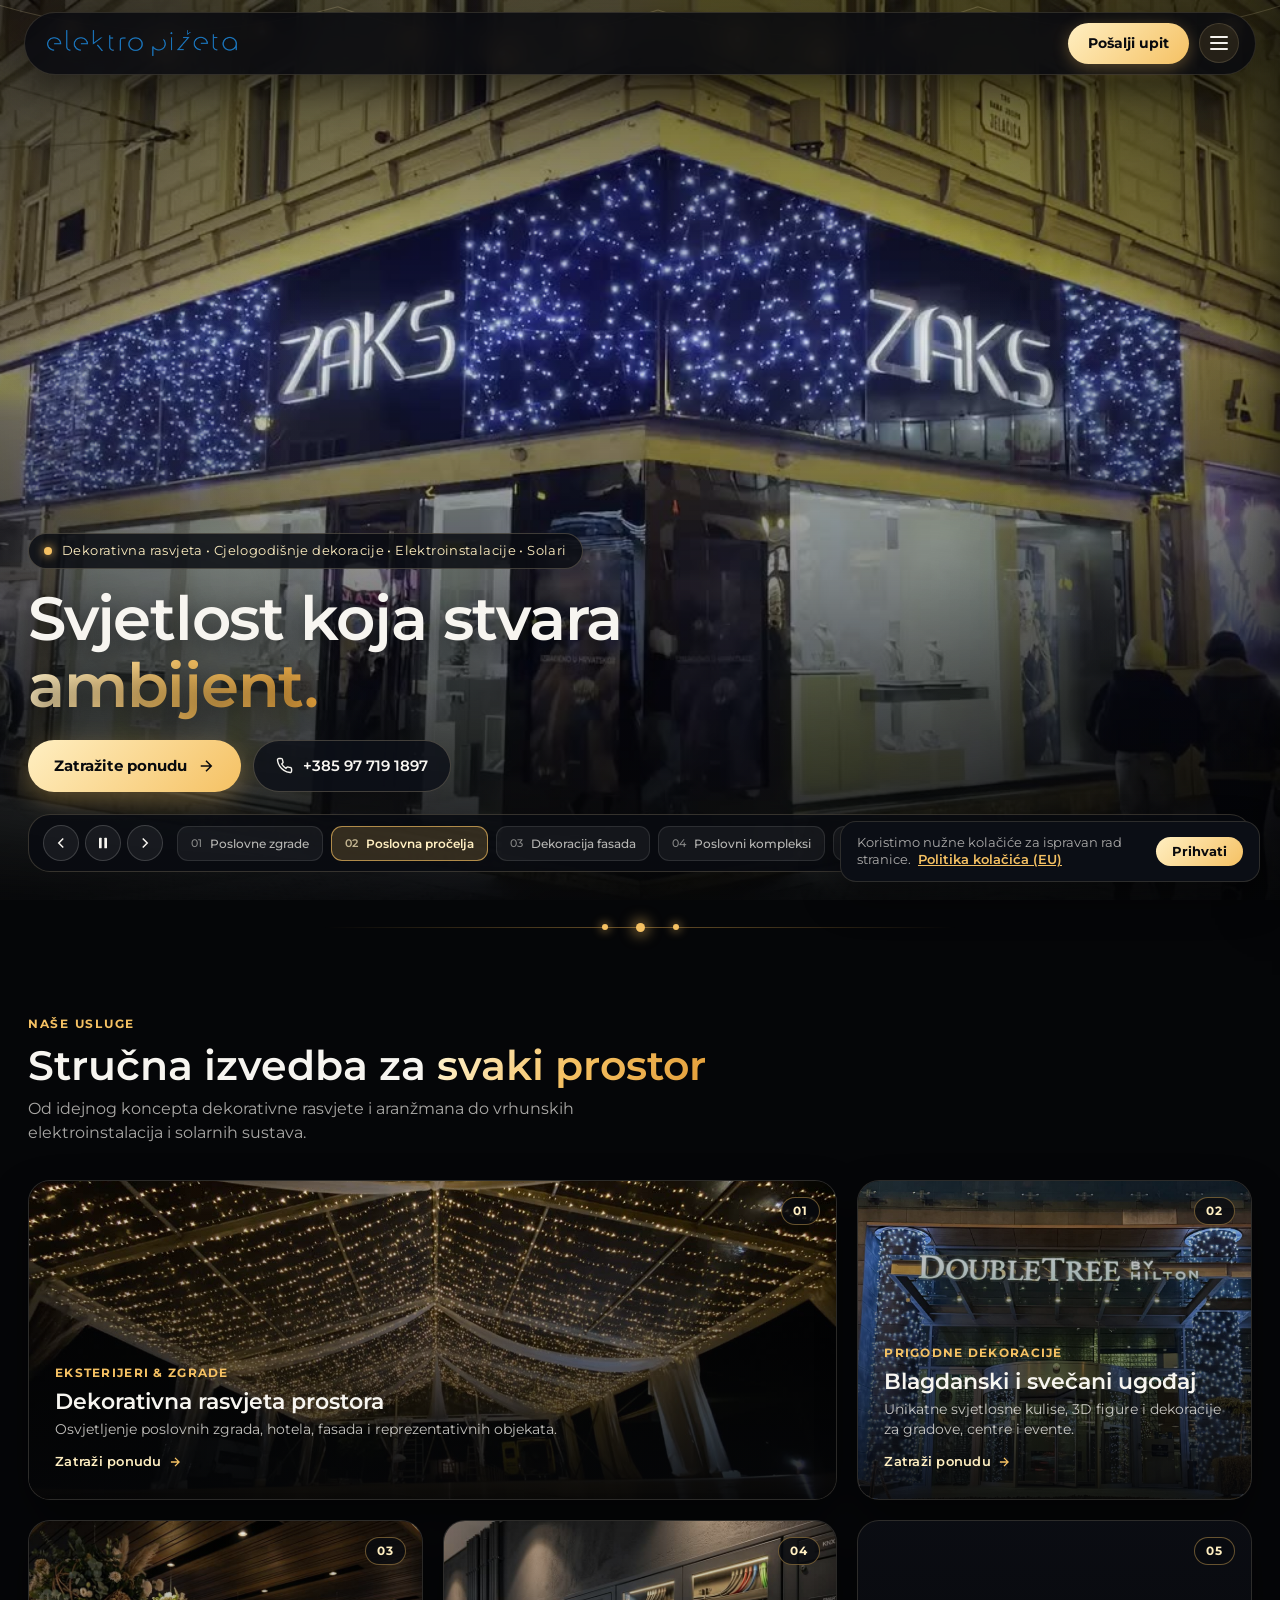
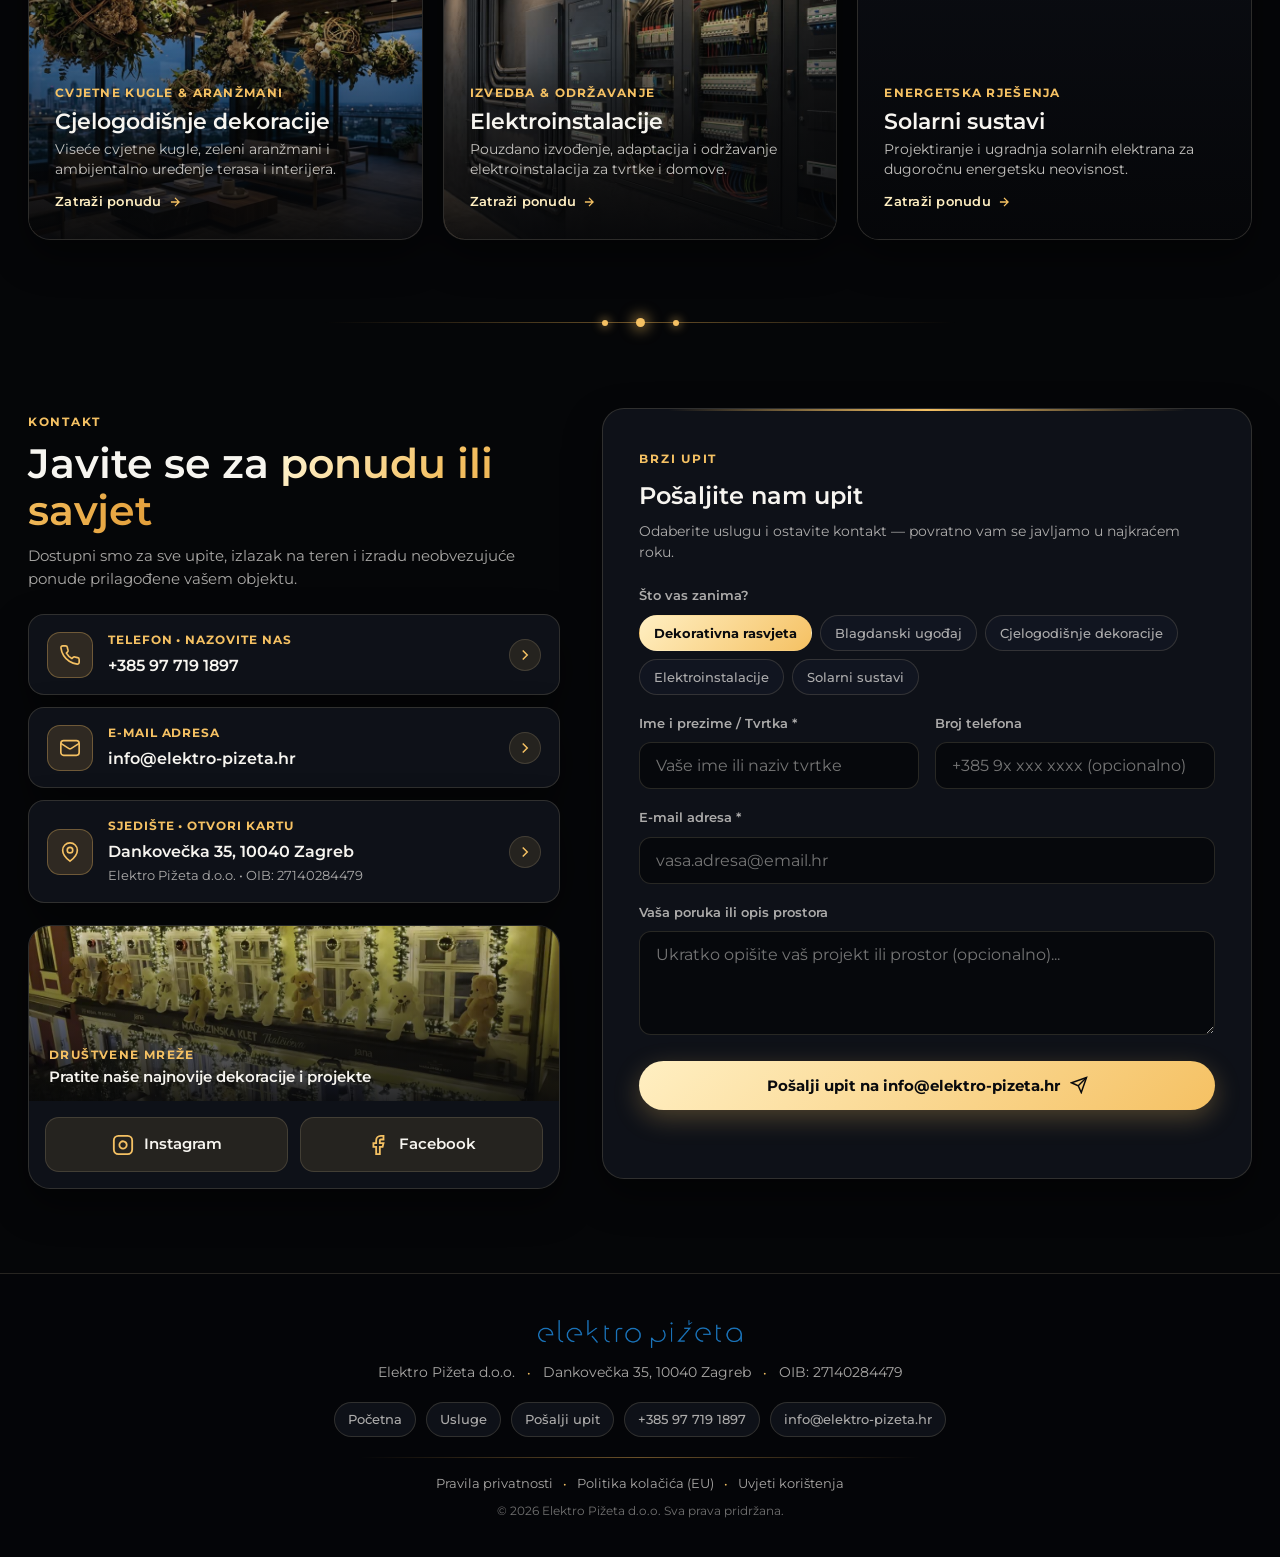
==== commit 54e9f9b1: "Kompaktni logo i hamburger u traci, HR/EN prijevod, 60fps mobilni videi i puni prikaz aktivnog naslo" ====
--- a/index.html
+++ b/index.html
@@ -12,13 +12,17 @@
   <link rel="preconnect" href="https://fonts.gstatic.com" crossorigin />
   <link href="https://fonts.googleapis.com/css2?family=Montserrat:ital,wght@0,300..800;1,300..800&display=swap" rel="stylesheet" />
 
-  <!-- Inicijalizacija teme prije iscrtavanja kako ne bi bilo bljeskanja -->
+  <!-- Inicijalizacija teme prije iscrtavanja -->
   <script>
     (function () {
       try {
-        var saved = localStorage.getItem('ep_theme');
-        if (saved === 'light' || saved === 'dark') {
-          document.documentElement.setAttribute('data-theme', saved);
+        var savedTheme = localStorage.getItem('ep_theme');
+        if (savedTheme === 'light' || savedTheme === 'dark') {
+          document.documentElement.setAttribute('data-theme', savedTheme);
+        }
+        var savedLang = localStorage.getItem('ep_lang');
+        if (savedLang === 'en' || savedLang === 'hr') {
+          document.documentElement.setAttribute('lang', savedLang);
         }
       } catch (e) {}
     })();
@@ -40,13 +44,11 @@
           <stop offset="100%" stop-color="#f7b955" stop-opacity="0" />
         </radialGradient>
       </defs>
-      <!-- Catenary wires -->
       <path class="wire" d="M-20,0 Q180,68 380,8" />
       <path class="wire" d="M380,8 Q560,78 740,12" />
       <path class="wire" d="M740,12 Q920,76 1100,8" />
       <path class="wire" d="M1100,8 Q1280,68 1460,0" />
 
-      <!-- Warm architectural filament bulbs -->
       <g class="bulb-group b1" transform="translate(80, 25)">
         <line x1="0" y1="0" x2="0" y2="10" class="socket-cord" />
         <circle cx="0" cy="14" r="18" fill="url(#bulb-glow)" class="glow-halo" />
@@ -110,7 +112,7 @@
     </svg>
   </div>
 
-  <!-- Navigation Header: Logo + Light/Dark Mode + Pošalji upit + Hamburger meni -->
+  <!-- Navigation Header: Logo + Pošalji upit + Hamburger meni (unutar trake i na PC-u i na mobitelu) -->
   <header class="site-header" id="top">
     <div class="header-inner">
       <a href="#top" class="brand-logo" aria-label="Elektro Pižeta Početna">
@@ -118,31 +120,8 @@
       </a>
 
       <div class="header-actions">
-        <!-- Prekidač Svijetla / Tamna tema (PC i Mobitel) -->
-        <button type="button" class="theme-toggle-btn" id="theme-toggle-btn" aria-label="Promijeni temu (Svijetla / Tamna)" title="Promijeni temu">
-          <!-- Sunce (prikazuje se u Dark modu za prebacivanje na Light) -->
-          <svg class="icon-sun" width="18" height="18" viewBox="0 0 24 24" fill="none" stroke="currentColor" stroke-width="2">
-            <circle cx="12" cy="12" r="5" />
-            <line x1="12" y1="1" x2="12" y2="3" />
-            <line x1="12" y1="21" x2="12" y2="23" />
-            <line x1="4.22" y1="4.22" x2="5.64" y2="5.64" />
-            <line x1="18.36" y1="18.36" x2="19.78" y2="19.78" />
-            <line x1="1" y1="12" x2="3" y2="12" />
-            <line x1="21" y1="12" x2="23" y2="12" />
-            <line x1="4.22" y1="19.78" x2="5.64" y2="18.36" />
-            <line x1="18.36" y1="5.64" x2="19.78" y2="4.22" />
-          </svg>
-          <!-- Mjesec (prikazuje se u Light modu za prebacivanje na Dark) -->
-          <svg class="icon-moon" width="18" height="18" viewBox="0 0 24 24" fill="none" stroke="currentColor" stroke-width="2">
-            <path d="M21 12.79A9 9 0 1 1 11.21 3 7 7 0 0 0 21 12.79z" />
-          </svg>
-          <span class="theme-toggle-label" id="theme-toggle-label">Svijetla</span>
-        </button>
-
-        <!-- Glavni CTA gumb -->
-        <a href="#upit" class="nav-cta">Pošalji upit</a>
-
-        <!-- Hamburger Meni Gumb -->
+        <a href="#upit" class="nav-cta" data-i18n="nav.cta">Pošalji upit</a>
+
         <button
           type="button"
           class="hamburger-btn"
@@ -161,7 +140,7 @@
     </div>
   </header>
 
-  <!-- Hamburger Slide-Over Izbornik (sve na jednom mjestu) -->
+  <!-- Hamburger Izbornik: Sekcije + Svijetli/Tamni mod + Jezik (HR/EN) + Kontakt -->
   <div class="nav-drawer-backdrop" id="nav-drawer-backdrop" hidden></div>
   <aside class="nav-drawer" id="nav-drawer" aria-label="Glavni izbornik" aria-hidden="true">
     <div class="nav-drawer-header">
@@ -177,68 +156,51 @@
     </div>
 
     <div class="nav-drawer-body">
-      <!-- Tema u izborniku -->
-      <div class="drawer-theme-bar">
-        <span class="drawer-theme-title">Izgled stranice</span>
-        <button type="button" class="drawer-theme-switch" id="drawer-theme-switch">
-          <span class="drawer-theme-opt" data-mode="dark">Tamna</span>
-          <span class="drawer-theme-opt" data-mode="light">Svijetla</span>
-        </button>
-      </div>
-
-      <!-- Glavne sekcije -->
+      <!-- Postavke: Svijetli / Tamni mod i Jezik (HR / EN) -->
+      <div class="drawer-settings-group">
+        <div class="drawer-setting-row">
+          <span class="drawer-setting-label" data-i18n="drawer.theme">Tema</span>
+          <div class="drawer-segmented" id="drawer-theme-switch" role="group" aria-label="Odabir teme">
+            <button type="button" class="seg-btn" data-mode="dark" data-i18n="drawer.dark">Tamni</button>
+            <button type="button" class="seg-btn" data-mode="light" data-i18n="drawer.light">Svijetli</button>
+          </div>
+        </div>
+
+        <div class="drawer-setting-row">
+          <span class="drawer-setting-label" data-i18n="drawer.lang">Jezik</span>
+          <div class="drawer-segmented" id="drawer-lang-switch" role="group" aria-label="Odabir jezika">
+            <button type="button" class="seg-btn active" data-lang-btn="hr">HR</button>
+            <button type="button" class="seg-btn" data-lang-btn="en">EN</button>
+          </div>
+        </div>
+      </div>
+
+      <!-- Ostale sekcije -->
       <div class="drawer-section">
-        <span class="drawer-eyebrow">Navigacija</span>
+        <span class="drawer-eyebrow" data-i18n="drawer.sections">Sekcije</span>
         <nav class="drawer-nav-list" aria-label="Izbornik sekcija">
           <a href="#top" class="drawer-nav-item" data-close-drawer>
-            <span>Početna &bull; Video prikaz</span>
+            <span data-i18n="nav.home">Početna</span>
             <svg width="16" height="16" viewBox="0 0 24 24" fill="none" stroke="currentColor" stroke-width="2"><path d="M9 18l6-6-6-6"/></svg>
           </a>
           <a href="#galerija" class="drawer-nav-item" data-close-drawer>
-            <span>Naše usluge</span>
+            <span data-i18n="nav.services">Usluge</span>
             <svg width="16" height="16" viewBox="0 0 24 24" fill="none" stroke="currentColor" stroke-width="2"><path d="M9 18l6-6-6-6"/></svg>
           </a>
           <a href="#kontakt" class="drawer-nav-item" data-close-drawer>
-            <span>Kontakt i lokacija</span>
+            <span data-i18n="nav.contact">Kontakt</span>
             <svg width="16" height="16" viewBox="0 0 24 24" fill="none" stroke="currentColor" stroke-width="2"><path d="M9 18l6-6-6-6"/></svg>
           </a>
           <a href="#upit" class="drawer-nav-item drawer-nav-highlight" data-close-drawer>
-            <span>Pošalji upit za ponudu</span>
+            <span data-i18n="nav.cta">Pošalji upit</span>
             <svg width="16" height="16" viewBox="0 0 24 24" fill="none" stroke="currentColor" stroke-width="2"><path d="M5 12h14M12 5l7 7-7 7"/></svg>
           </a>
         </nav>
       </div>
 
-      <!-- Brzi odabir usluga -->
+      <!-- Kontakt u hamburger meniju -->
       <div class="drawer-section">
-        <span class="drawer-eyebrow">Odaberite uslugu za brzi upit</span>
-        <div class="drawer-services-list">
-          <button type="button" class="drawer-service-btn" data-select-topic="Dekorativna rasvjeta prostora" data-close-drawer>
-            <span class="drawer-service-num">01</span>
-            <span>Dekorativna rasvjeta prostora</span>
-          </button>
-          <button type="button" class="drawer-service-btn" data-select-topic="Blagdanski i svečani ugođaj" data-close-drawer>
-            <span class="drawer-service-num">02</span>
-            <span>Blagdanski i svečani ugođaj</span>
-          </button>
-          <button type="button" class="drawer-service-btn" data-select-topic="Cjelogodišnje dekoracije" data-close-drawer>
-            <span class="drawer-service-num">03</span>
-            <span>Cjelogodišnje dekoracije</span>
-          </button>
-          <button type="button" class="drawer-service-btn" data-select-topic="Elektroinstalacije" data-close-drawer>
-            <span class="drawer-service-num">04</span>
-            <span>Elektroinstalacije</span>
-          </button>
-          <button type="button" class="drawer-service-btn" data-select-topic="Solarni sustavi" data-close-drawer>
-            <span class="drawer-service-num">05</span>
-            <span>Solarni sustavi</span>
-          </button>
-        </div>
-      </div>
-
-      <!-- Brzi kontakt podaci u hamburger meniju -->
-      <div class="drawer-section">
-        <span class="drawer-eyebrow">Izravni kontakt</span>
+        <span class="drawer-eyebrow" data-i18n="nav.contact">Kontakt</span>
         <div class="drawer-contact-links">
           <a href="tel:+385977191897" class="drawer-contact-pill">
             <svg width="17" height="17" viewBox="0 0 24 24" fill="none" stroke="currentColor" stroke-width="2">
@@ -289,7 +251,7 @@
           playsinline
           webkit-playsinline
           muted
-          preload="auto"
+          preload="none"
         ></video>
 
         <!-- Subtle Vignette & Warm Glow Overlay -->
@@ -301,12 +263,12 @@
         <div class="hero-minimal-copy">
           <div class="ambient-badge">
             <span class="pulse-dot"></span>
-            <span>Dekorativna rasvjeta &bull; Cjelogodišnje dekoracije &bull; Elektroinstalacije &bull; Solari</span>
+            <span data-i18n="hero.badge">Dekorativna rasvjeta &bull; Cjelogodišnje dekoracije &bull; Elektroinstalacije &bull; Solari</span>
           </div>
-          <h1 class="hero-title">Svjetlost koja stvara <span class="gold-gradient-text">ambijent.</span></h1>
+          <h1 class="hero-title" data-i18n-html="hero.title">Svjetlost koja stvara <span class="gold-gradient-text">ambijent.</span></h1>
           <div class="hero-actions">
             <a href="#upit" class="btn-primary">
-              <span>Zatražite ponudu</span>
+              <span data-i18n="hero.cta">Zatražite ponudu</span>
               <svg width="18" height="18" viewBox="0 0 24 24" fill="none" stroke="currentColor" stroke-width="2">
                 <path d="M5 12h14M12 5l7 7-7 7" />
               </svg>
@@ -361,9 +323,9 @@
     <section class="visual-grid-section" id="galerija">
       <div class="section-container">
         <div class="section-intro">
-          <span class="eyebrow-gold">Naše usluge</span>
-          <h2 class="section-heading">Stručna izvedba za <span class="gold-gradient-text">svaki prostor</span></h2>
-          <p class="section-subtitle">Od idejnog koncepta dekorativne rasvjete i aranžmana do vrhunskih elektroinstalacija i solarnih sustava.</p>
+          <span class="eyebrow-gold" data-i18n="services.eyebrow">Naše usluge</span>
+          <h2 class="section-heading" data-i18n-html="services.heading">Stručna izvedba za <span class="gold-gradient-text">svaki prostor</span></h2>
+          <p class="section-subtitle" data-i18n="services.subtitle">Od idejnog koncepta dekorativne rasvjete i aranžmana do vrhunskih elektroinstalacija i solarnih sustava.</p>
         </div>
 
         <div class="bento-gallery">
@@ -372,10 +334,10 @@
             <img src="assets/images/dekor-prostora.jpg" alt="Dekorativna rasvjeta prostora, eksterijera i fasada" loading="lazy" decoding="async" />
             <span class="bento-num">01</span>
             <div class="bento-overlay">
-              <span class="bento-tag">Eksterijeri &amp; Zgrade</span>
-              <h3>Dekorativna rasvjeta prostora</h3>
-              <p class="bento-desc">Osvjetljenje poslovnih zgrada, hotela, fasada i reprezentativnih objekata.</p>
-              <span class="bento-cta">Zatraži ponudu <svg width="14" height="14" viewBox="0 0 24 24" fill="none" stroke="currentColor" stroke-width="2.2"><path d="M5 12h14M12 5l7 7-7 7"/></svg></span>
+              <span class="bento-tag" data-i18n="s1.tag">Eksterijeri &amp; Zgrade</span>
+              <h3 data-i18n="s1.title">Dekorativna rasvjeta prostora</h3>
+              <p class="bento-desc" data-i18n="s1.desc">Osvjetljenje poslovnih zgrada, hotela, fasada i reprezentativnih objekata.</p>
+              <span class="bento-cta"><span data-i18n="services.cardCta">Zatraži ponudu</span> <svg width="14" height="14" viewBox="0 0 24 24" fill="none" stroke="currentColor" stroke-width="2.2"><path d="M5 12h14M12 5l7 7-7 7"/></svg></span>
             </div>
           </article>
 
@@ -384,10 +346,10 @@
             <img src="assets/images/dekor-hilton.jpg" alt="Blagdanski i svečani ugođaj poslovnih objekata" loading="lazy" decoding="async" />
             <span class="bento-num">02</span>
             <div class="bento-overlay">
-              <span class="bento-tag">Prigodne dekoracije</span>
-              <h3>Blagdanski i svečani ugođaj</h3>
-              <p class="bento-desc">Unikatne svjetlosne kulise, 3D figure i dekoracije za gradove, centre i evente.</p>
-              <span class="bento-cta">Zatraži ponudu <svg width="14" height="14" viewBox="0 0 24 24" fill="none" stroke="currentColor" stroke-width="2.2"><path d="M5 12h14M12 5l7 7-7 7"/></svg></span>
+              <span class="bento-tag" data-i18n="s2.tag">Prigodne dekoracije</span>
+              <h3 data-i18n="s2.title">Blagdanski i svečani ugođaj</h3>
+              <p class="bento-desc" data-i18n="s2.desc">Unikatne svjetlosne kulise, 3D figure i dekoracije za gradove, centre i evente.</p>
+              <span class="bento-cta"><span data-i18n="services.cardCta">Zatraži ponudu</span> <svg width="14" height="14" viewBox="0 0 24 24" fill="none" stroke="currentColor" stroke-width="2.2"><path d="M5 12h14M12 5l7 7-7 7"/></svg></span>
             </div>
           </article>
 
@@ -396,10 +358,10 @@
             <img src="assets/images/cjelogodisnje-dekoracije.jpg" alt="Cjelogodišnje dekoracije — dekorativne cvjetne kugle i aranžmani" loading="lazy" decoding="async" />
             <span class="bento-num">03</span>
             <div class="bento-overlay">
-              <span class="bento-tag">Cvjetne kugle &amp; Aranžmani</span>
-              <h3>Cjelogodišnje dekoracije</h3>
-              <p class="bento-desc">Viseće cvjetne kugle, zeleni aranžmani i ambijentalno uređenje terasa i interijera.</p>
-              <span class="bento-cta">Zatraži ponudu <svg width="14" height="14" viewBox="0 0 24 24" fill="none" stroke="currentColor" stroke-width="2.2"><path d="M5 12h14M12 5l7 7-7 7"/></svg></span>
+              <span class="bento-tag" data-i18n="s3.tag">Cvjetne kugle &amp; Aranžmani</span>
+              <h3 data-i18n="s3.title">Cjelogodišnje dekoracije</h3>
+              <p class="bento-desc" data-i18n="s3.desc">Viseće cvjetne kugle, zeleni aranžmani i ambijentalno uređenje terasa i interijera.</p>
+              <span class="bento-cta"><span data-i18n="services.cardCta">Zatraži ponudu</span> <svg width="14" height="14" viewBox="0 0 24 24" fill="none" stroke="currentColor" stroke-width="2.2"><path d="M5 12h14M12 5l7 7-7 7"/></svg></span>
             </div>
           </article>
 
@@ -408,10 +370,10 @@
             <img src="assets/images/elektroinstalacije.jpg" alt="Stručne elektroinstalacije za poslovne i stambene objekte" loading="lazy" decoding="async" />
             <span class="bento-num">04</span>
             <div class="bento-overlay">
-              <span class="bento-tag">Izvedba &amp; Održavanje</span>
-              <h3>Elektroinstalacije</h3>
-              <p class="bento-desc">Pouzdano izvođenje, adaptacija i održavanje elektroinstalacija za tvrtke i domove.</p>
-              <span class="bento-cta">Zatraži ponudu <svg width="14" height="14" viewBox="0 0 24 24" fill="none" stroke="currentColor" stroke-width="2.2"><path d="M5 12h14M12 5l7 7-7 7"/></svg></span>
+              <span class="bento-tag" data-i18n="s4.tag">Izvedba &amp; Održavanje</span>
+              <h3 data-i18n="s4.title">Elektroinstalacije</h3>
+              <p class="bento-desc" data-i18n="s4.desc">Pouzdano izvođenje, adaptacija i održavanje elektroinstalacija za tvrtke i domove.</p>
+              <span class="bento-cta"><span data-i18n="services.cardCta">Zatraži ponudu</span> <svg width="14" height="14" viewBox="0 0 24 24" fill="none" stroke="currentColor" stroke-width="2.2"><path d="M5 12h14M12 5l7 7-7 7"/></svg></span>
             </div>
           </article>
 
@@ -420,10 +382,10 @@
             <img src="assets/images/solar-hero.jpg" alt="Solarni sustavi i elektrane" loading="lazy" decoding="async" />
             <span class="bento-num">05</span>
             <div class="bento-overlay">
-              <span class="bento-tag">Energetska rješenja</span>
-              <h3>Solarni sustavi</h3>
-              <p class="bento-desc">Projektiranje i ugradnja solarnih elektrana za dugoročnu energetsku neovisnost.</p>
-              <span class="bento-cta">Zatraži ponudu <svg width="14" height="14" viewBox="0 0 24 24" fill="none" stroke="currentColor" stroke-width="2.2"><path d="M5 12h14M12 5l7 7-7 7"/></svg></span>
+              <span class="bento-tag" data-i18n="s5.tag">Energetska rješenja</span>
+              <h3 data-i18n="s5.title">Solarni sustavi</h3>
+              <p class="bento-desc" data-i18n="s5.desc">Projektiranje i ugradnja solarnih elektrana za dugoročnu energetsku neovisnost.</p>
+              <span class="bento-cta"><span data-i18n="services.cardCta">Zatraži ponudu</span> <svg width="14" height="14" viewBox="0 0 24 24" fill="none" stroke="currentColor" stroke-width="2.2"><path d="M5 12h14M12 5l7 7-7 7"/></svg></span>
             </div>
           </article>
         </div>
@@ -443,9 +405,9 @@
         <div class="contact-grid">
           <!-- Lijeva strana: Kontakt podaci -->
           <div class="contact-info-panel">
-            <span class="eyebrow-gold">Kontakt</span>
-            <h2 class="section-heading">Javite se za <span class="gold-gradient-text">ponudu ili savjet</span></h2>
-            <p class="contact-lead">Dostupni smo za sve upite, izlazak na teren i izradu neobvezujuće ponude prilagođene vašem objektu.</p>
+            <span class="eyebrow-gold" data-i18n="contact.eyebrow">Kontakt</span>
+            <h2 class="section-heading" data-i18n-html="contact.heading">Javite se za <span class="gold-gradient-text">ponudu ili savjet</span></h2>
+            <p class="contact-lead" data-i18n="contact.lead">Dostupni smo za sve upite, izlazak na teren i izradu neobvezujuće ponude prilagođene vašem objektu.</p>
 
             <div class="contact-cards-list">
               <a href="tel:+385977191897" class="contact-item-card">
@@ -455,7 +417,7 @@
                   </svg>
                 </div>
                 <div class="contact-item-body">
-                  <span class="contact-label">Telefon &bull; Nazovite nas</span>
+                  <span class="contact-label" data-i18n="contact.phoneLabel">Telefon &bull; Nazovite nas</span>
                   <strong class="contact-value">+385 97 719 1897</strong>
                 </div>
                 <span class="contact-card-arrow" aria-hidden="true">
@@ -471,7 +433,7 @@
                   </svg>
                 </div>
                 <div class="contact-item-body">
-                  <span class="contact-label">E-mail adresa</span>
+                  <span class="contact-label" data-i18n="contact.emailLabel">E-mail adresa</span>
                   <strong class="contact-value">info@elektro-pizeta.hr</strong>
                 </div>
                 <span class="contact-card-arrow" aria-hidden="true">
@@ -487,7 +449,7 @@
                   </svg>
                 </div>
                 <div class="contact-item-body">
-                  <span class="contact-label">Sjedište &bull; Otvori kartu</span>
+                  <span class="contact-label" data-i18n="contact.addressLabel">Sjedište &bull; Otvori kartu</span>
                   <strong class="contact-value">Dankovečka 35, 10040 Zagreb</strong>
                   <small class="contact-subvalue">Elektro Pižeta d.o.o. &bull; OIB: 27140284479</small>
                 </div>
@@ -497,13 +459,13 @@
               </a>
             </div>
 
-            <!-- Upečatljiva kartica za društvene mreže sa slikom i većim tipkama -->
+            <!-- Kartica za društvene mreže -->
             <div class="social-showcase-card">
               <div class="social-showcase-media">
                 <img src="assets/images/poster-pc-3.jpg" alt="Elektro Pižeta projekti na društvenim mrežama" loading="lazy" decoding="async" />
                 <div class="social-showcase-overlay">
-                  <span class="social-showcase-badge">Društvene mreže</span>
-                  <p class="social-showcase-caption">Pratite naše najnovije dekoracije i projekte</p>
+                  <span class="social-showcase-badge" data-i18n="social.badge">Društvene mreže</span>
+                  <p class="social-showcase-caption" data-i18n="social.caption">Pratite naše najnovije dekoracije i projekte</p>
                 </div>
               </div>
               <div class="social-links-row">
@@ -529,47 +491,47 @@
           <div class="inquiry-form-panel" id="upit">
             <form id="inquiry-form" class="inquiry-form">
               <div class="form-header-block">
-                <span class="eyebrow-gold">Brzi upit</span>
-                <h3 class="form-title">Pošaljite nam upit</h3>
-                <p class="form-subtitle">Odaberite uslugu i ostavite kontakt — povratno vam se javljamo u najkraćem roku.</p>
+                <span class="eyebrow-gold" data-i18n="form.eyebrow">Brzi upit</span>
+                <h3 class="form-title" data-i18n="form.title">Pošaljite nam upit</h3>
+                <p class="form-subtitle" data-i18n="form.subtitle">Odaberite uslugu i ostavite kontakt — povratno vam se javljamo u najkraćem roku.</p>
               </div>
 
               <!-- Odabir teme jednim klikom -->
               <div class="field-group">
-                <label class="field-label">Što vas zanima?</label>
+                <label class="field-label" data-i18n="form.topicLabel">Što vas zanima?</label>
                 <div class="topic-chips" id="topic-chips">
-                  <button type="button" class="topic-chip active" data-topic="Dekorativna rasvjeta prostora">Dekorativna rasvjeta</button>
-                  <button type="button" class="topic-chip" data-topic="Blagdanski i svečani ugođaj">Blagdanski ugođaj</button>
-                  <button type="button" class="topic-chip" data-topic="Cjelogodišnje dekoracije">Cjelogodišnje dekoracije</button>
-                  <button type="button" class="topic-chip" data-topic="Elektroinstalacije">Elektroinstalacije</button>
-                  <button type="button" class="topic-chip" data-topic="Solarni sustavi">Solarni sustavi</button>
+                  <button type="button" class="topic-chip active" data-topic="Dekorativna rasvjeta prostora" data-i18n="chip.s1">Dekorativna rasvjeta</button>
+                  <button type="button" class="topic-chip" data-topic="Blagdanski i svečani ugođaj" data-i18n="chip.s2">Blagdanski ugođaj</button>
+                  <button type="button" class="topic-chip" data-topic="Cjelogodišnje dekoracije" data-i18n="chip.s3">Cjelogodišnje dekoracije</button>
+                  <button type="button" class="topic-chip" data-topic="Elektroinstalacije" data-i18n="chip.s4">Elektroinstalacije</button>
+                  <button type="button" class="topic-chip" data-topic="Solarni sustavi" data-i18n="chip.s5">Solarni sustavi</button>
                 </div>
                 <input type="hidden" name="kategorija" id="selected-topic" value="Dekorativna rasvjeta prostora" />
               </div>
 
               <div class="form-row-two">
                 <div class="field-group">
-                  <label for="ime" class="field-label">Ime i prezime / Tvrtka *</label>
-                  <input type="text" id="ime" name="ime" required placeholder="Vaše ime ili naziv tvrtke" />
+                  <label for="ime" class="field-label" data-i18n="form.nameLabel">Ime i prezime / Tvrtka *</label>
+                  <input type="text" id="ime" name="ime" required placeholder="Vaše ime ili naziv tvrtke" data-i18n-placeholder="form.namePlaceholder" />
                 </div>
                 <div class="field-group">
-                  <label for="telefon" class="field-label">Broj telefona</label>
-                  <input type="tel" id="telefon" name="telefon" placeholder="+385 9x xxx xxxx (opcionalno)" />
+                  <label for="telefon" class="field-label" data-i18n="form.phoneLabel">Broj telefona</label>
+                  <input type="tel" id="telefon" name="telefon" placeholder="+385 9x xxx xxxx (opcionalno)" data-i18n-placeholder="form.phonePlaceholder" />
                 </div>
               </div>
 
               <div class="field-group">
-                <label for="email" class="field-label">E-mail adresa *</label>
-                <input type="email" id="email" name="email" required placeholder="vasa.adresa@email.hr" />
+                <label for="email" class="field-label" data-i18n="form.emailLabel">E-mail adresa *</label>
+                <input type="email" id="email" name="email" required placeholder="vasa.adresa@email.hr" data-i18n-placeholder="form.emailPlaceholder" />
               </div>
 
               <div class="field-group">
-                <label for="poruka" class="field-label">Vaša poruka ili opis prostora</label>
-                <textarea id="poruka" name="poruka" rows="4" placeholder="Ukratko opišite vaš projekt ili prostor (opcionalno)..."></textarea>
+                <label for="poruka" class="field-label" data-i18n="form.msgLabel">Vaša poruka ili opis prostora</label>
+                <textarea id="poruka" name="poruka" rows="4" placeholder="Ukratko opišite vaš projekt ili prostor (opcionalno)..." data-i18n-placeholder="form.msgPlaceholder"></textarea>
               </div>
 
               <button type="submit" class="btn-submit" id="submit-btn">
-                <span>Pošalji upit na info@elektro-pizeta.hr</span>
+                <span data-i18n="form.submit">Pošalji upit na info@elektro-pizeta.hr</span>
                 <svg width="18" height="18" viewBox="0 0 24 24" fill="none" stroke="currentColor" stroke-width="2">
                   <line x1="22" y1="2" x2="11" y2="13" />
                   <polygon points="22 2 15 22 11 13 2 9 22 2" />
@@ -600,9 +562,9 @@
       </div>
 
       <nav class="footer-quick-links" aria-label="Brze poveznice u podnožju">
-        <a href="#top">Početna</a>
-        <a href="#galerija">Usluge</a>
-        <a href="#upit">Pošalji upit</a>
+        <a href="#top" data-i18n="nav.home">Početna</a>
+        <a href="#galerija" data-i18n="nav.services">Usluge</a>
+        <a href="#upit" data-i18n="nav.cta">Pošalji upit</a>
         <a href="tel:+385977191897">+385 97 719 1897</a>
         <a href="mailto:info@elektro-pizeta.hr">info@elektro-pizeta.hr</a>
       </nav>
@@ -611,14 +573,14 @@
 
       <div class="footer-bottom-bar">
         <div class="footer-legal-links">
-          <button type="button" class="footer-legal-btn" data-open-legal="privacy">Pravila privatnosti</button>
+          <button type="button" class="footer-legal-btn" data-open-legal="privacy" data-i18n="legal.privacy">Pravila privatnosti</button>
           <span class="footer-dot">&bull;</span>
-          <button type="button" class="footer-legal-btn" data-open-legal="cookies">Politika kolačića (EU)</button>
+          <button type="button" class="footer-legal-btn" data-open-legal="cookies" data-i18n="legal.cookies">Politika kolačića (EU)</button>
           <span class="footer-dot">&bull;</span>
-          <button type="button" class="footer-legal-btn" data-open-legal="terms">Uvjeti korištenja</button>
-        </div>
-
-        <p class="footer-copy">&copy; <span id="year">2026</span> Elektro Pižeta d.o.o. Sva prava pridržana.</p>
+          <button type="button" class="footer-legal-btn" data-open-legal="terms" data-i18n="legal.terms">Uvjeti korištenja</button>
+        </div>
+
+        <p class="footer-copy">&copy; <span id="year">2026</span> Elektro Pižeta d.o.o. <span data-i18n="footer.rights">Sva prava pridržana.</span></p>
       </div>
     </div>
   </footer>
@@ -626,11 +588,11 @@
   <!-- Suptilna obavijest o kolačićima (Cookie Toast) -->
   <aside id="cookie-banner" class="cookie-banner" role="dialog" aria-live="polite" aria-label="Obavijest o kolačićima" hidden>
     <div class="cookie-banner-text">
-      <span>Koristimo nužne kolačiće za ispravan rad stranice.</span>
-      <button type="button" class="cookie-link-btn" data-open-legal="cookies">Politika kolačića</button>
+      <span data-i18n="cookie.text">Koristimo nužne kolačiće za ispravan rad stranice.</span>
+      <button type="button" class="cookie-link-btn" data-open-legal="cookies" data-i18n="legal.cookies">Politika kolačića</button>
     </div>
     <div class="cookie-banner-actions">
-      <button type="button" id="cookie-accept-btn" class="cookie-accept-btn">Prihvati</button>
+      <button type="button" id="cookie-accept-btn" class="cookie-accept-btn" data-i18n="cookie.accept">Prihvati</button>
     </div>
   </aside>
 
@@ -639,9 +601,9 @@
     <div class="legal-modal-dialog">
       <div class="legal-modal-header">
         <div class="legal-tabs" role="tablist">
-          <button type="button" class="legal-tab active" data-legal-tab="privacy" role="tab">Pravila privatnosti</button>
-          <button type="button" class="legal-tab" data-legal-tab="cookies" role="tab">Politika kolačića (EU)</button>
-          <button type="button" class="legal-tab" data-legal-tab="terms" role="tab">Uvjeti korištenja</button>
+          <button type="button" class="legal-tab active" data-legal-tab="privacy" role="tab" data-i18n="legal.privacy">Pravila privatnosti</button>
+          <button type="button" class="legal-tab" data-legal-tab="cookies" role="tab" data-i18n="legal.cookies">Politika kolačića (EU)</button>
+          <button type="button" class="legal-tab" data-legal-tab="terms" role="tab" data-i18n="legal.terms">Uvjeti korištenja</button>
         </div>
         <button type="button" id="legal-modal-close" class="legal-close-btn" aria-label="Zatvori">
           <svg width="20" height="20" viewBox="0 0 24 24" fill="none" stroke="currentColor" stroke-width="2">
@@ -652,7 +614,6 @@
       </div>
 
       <div class="legal-modal-body">
-        <!-- Tab 1: Pravila privatnosti -->
         <div class="legal-pane active" id="legal-pane-privacy">
           <h3 id="legal-modal-title">Pravila privatnosti</h3>
           <p><strong>Elektro Pižeta d.o.o.</strong> (Dankovečka 35, 10040 Zagreb, OIB: 27140284479), vlasnik web stranice <code>www.elektro-pizeta.hr</code>, svjesna je važnosti zaštite Vaše privatnosti te se obvezuje štititi podatke prikupljene od posjetitelja naše internetske stranice sukladno Općoj uredbi o zaštiti osobnih podataka (GDPR – Uredba EU 2016/679).</p>
@@ -664,7 +625,6 @@
           <p>U svakom trenutku imate pravo zatražiti pristup svojim osobnim podacima, njihov ispravak ili brisanje slanjem zahtjeva na <a href="mailto:info@elektro-pizeta.hr">info@elektro-pizeta.hr</a>.</p>
         </div>
 
-        <!-- Tab 2: Politika kolačića (EU) -->
         <div class="legal-pane" id="legal-pane-cookies" hidden>
           <h3>Politika kolačića (EU)</h3>
           <p>Ova Politika kolačića primjenjuje se na građane i stalne rezidente Europskog gospodarskog prostora. Naše web mjesto <code>https://elektro-pizeta.hr</code> koristi samo tehnički nužne kolačiće i lokalnu pohranu preglednika radi pravilnog i sigurnog funkcioniranja stranice.</p>
@@ -678,7 +638,6 @@
           <p>Kolačiće možete u bilo kojem trenutku obrisati ili blokirati kroz postavke svojeg internetskog preglednika.</p>
         </div>
 
-        <!-- Tab 3: Uvjeti korištenja -->
         <div class="legal-pane" id="legal-pane-terms" hidden>
           <h3>Uvjeti korištenja</h3>
           <p>Informacije objavljene na internetskoj stranici <code>elektro-pizeta.hr</code> informativnog su karaktera. <strong>Elektro Pižeta d.o.o.</strong> nastoji osigurati točnost i ažurnost svih prikazanih informacija, fotografija i video materijala izvedenih projekata.</p>
--- a/styles.css
+++ b/styles.css
@@ -5,7 +5,7 @@
 [data-theme="dark"] {
   --bg-deep: #050608;
   --bg-surface: #0b0d13;
-  --bg-card: rgba(16, 19, 27, 0.88);
+  --bg-card: rgba(16, 19, 27, 0.9);
   --bg-elevated: #111520;
   --bg-input: rgba(6, 8, 12, 0.92);
   --border-subtle: rgba(255, 232, 185, 0.14);
@@ -20,7 +20,7 @@
   --text-muted: rgba(247, 245, 240, 0.68);
   --text-dim: rgba(247, 245, 240, 0.45);
 
-  --header-bg: rgba(8, 10, 15, 0.85);
+  --header-bg: rgba(8, 10, 15, 0.88);
   --drawer-bg: #0b0e15;
   --footer-bg: #040508;
   --shadow-card: 0 16px 38px rgba(0, 0, 0, 0.45);
@@ -131,7 +131,7 @@
 }
 
 /* ==========================================================================
-   NAVIGATION HEADER (Logo + Light/Dark Toggle + Pošalji upit + Hamburger)
+   NAVIGATION HEADER (Logo + Pošalji upit + Hamburger meni)
    ========================================================================== */
 .site-header {
   position: fixed;
@@ -144,8 +144,9 @@
 
 .header-inner {
   max-width: 1320px;
+  width: 100%;
   margin: 0 auto;
-  padding: 10px 18px 10px 22px;
+  padding: 10px 16px 10px 22px;
   background: var(--header-bg);
   backdrop-filter: blur(16px);
   -webkit-backdrop-filter: blur(16px);
@@ -162,57 +163,23 @@
 .brand-logo {
   display: inline-flex;
   align-items: center;
+  min-width: 0;
+  flex-shrink: 1;
+}
+
+.brand-logo img {
+  height: 26px;
+  width: auto;
+  max-width: 100%;
+  object-fit: contain;
+  display: block;
+}
+
+.header-actions {
+  display: flex;
+  align-items: center;
+  gap: 10px;
   flex-shrink: 0;
-}
-
-.brand-logo img {
-  height: 28px;
-  width: auto;
-  display: block;
-}
-
-.header-actions {
-  display: flex;
-  align-items: center;
-  gap: 10px;
-}
-
-/* Theme Toggle Button (Dark / Light) */
-.theme-toggle-btn {
-  display: inline-flex;
-  align-items: center;
-  justify-content: center;
-  gap: 7px;
-  height: 38px;
-  padding: 0 14px;
-  border-radius: var(--radius-pill);
-  border: 1px solid var(--border-subtle);
-  background: rgba(245, 193, 99, 0.1);
-  color: var(--text-main);
-  font-family: var(--font-sans);
-  font-size: 0.8rem;
-  font-weight: 600;
-  cursor: pointer;
-  transition: border-color 0.2s ease, background 0.2s ease, transform 0.2s ease;
-  -webkit-tap-highlight-color: transparent;
-}
-
-.theme-toggle-btn:hover {
-  border-color: var(--gold-primary);
-  background: rgba(245, 193, 99, 0.2);
-}
-
-.theme-toggle-btn svg {
-  color: var(--gold-primary);
-  flex-shrink: 0;
-}
-
-[data-theme="dark"] .theme-toggle-btn .icon-moon {
-  display: none;
-}
-
-[data-theme="light"] .theme-toggle-btn .icon-sun {
-  display: none;
 }
 
 .nav-cta {
@@ -221,10 +188,11 @@
   font-weight: 700;
   color: #090a0d;
   background: linear-gradient(135deg, #ffefc2, #f5c163);
-  padding: 9px 18px;
+  padding: 9px 20px;
   border-radius: var(--radius-pill);
   box-shadow: 0 4px 16px rgba(245, 193, 99, 0.32);
   white-space: nowrap;
+  flex-shrink: 0;
   transition: transform 0.2s ease, box-shadow 0.2s ease;
   -webkit-tap-highlight-color: transparent;
 }
@@ -240,7 +208,7 @@
   height: 40px;
   border-radius: 50%;
   border: 1px solid var(--border-subtle);
-  background: rgba(245, 193, 99, 0.08);
+  background: rgba(245, 193, 99, 0.1);
   color: var(--text-main);
   display: inline-flex;
   align-items: center;
@@ -253,7 +221,7 @@
 
 .hamburger-btn:hover {
   border-color: var(--gold-primary);
-  background: rgba(245, 193, 99, 0.18);
+  background: rgba(245, 193, 99, 0.2);
 }
 
 .hamburger-box {
@@ -314,7 +282,7 @@
   top: 0;
   right: 0;
   bottom: 0;
-  width: min(390px, 90vw);
+  width: min(380px, 88vw);
   z-index: 85;
   background: var(--drawer-bg);
   border-left: 1px solid var(--border-subtle);
@@ -337,6 +305,10 @@
   border-bottom: 1px solid var(--border-subtle);
 }
 
+.nav-drawer-header .brand-logo img {
+  height: 22px;
+}
+
 .nav-drawer-close {
   width: 38px;
   height: 38px;
@@ -360,46 +332,56 @@
   gap: 22px;
 }
 
-/* Theme switch inside drawer */
-.drawer-theme-bar {
+/* Postavke u hamburger meniju: Svijetli/Tamni mod + Jezik (HR / EN) */
+.drawer-settings-group {
+  display: flex;
+  flex-direction: column;
+  gap: 10px;
+  padding: 12px 14px;
+  border-radius: 16px;
+  background: var(--bg-elevated);
+  border: 1px solid var(--border-subtle);
+}
+
+.drawer-setting-row {
   display: flex;
   align-items: center;
   justify-content: space-between;
   gap: 10px;
-  padding: 10px 14px;
-  border-radius: 14px;
-  background: var(--bg-elevated);
-  border: 1px solid var(--border-subtle);
-}
-
-.drawer-theme-title {
+}
+
+.drawer-setting-label {
   font-size: 0.82rem;
   font-weight: 600;
   color: var(--text-muted);
 }
 
-.drawer-theme-switch {
+.drawer-segmented {
   display: inline-flex;
   align-items: center;
   padding: 3px;
   border-radius: var(--radius-pill);
   background: var(--bg-deep);
   border: 1px solid var(--border-subtle);
+}
+
+.seg-btn {
+  padding: 5px 14px;
+  border-radius: var(--radius-pill);
+  border: none;
+  background: transparent;
+  font-family: var(--font-sans);
+  font-size: 0.76rem;
+  font-weight: 700;
+  color: var(--text-muted);
   cursor: pointer;
-  font-family: var(--font-sans);
-}
-
-.drawer-theme-opt {
-  padding: 5px 12px;
-  border-radius: var(--radius-pill);
-  font-size: 0.76rem;
-  font-weight: 600;
-  color: var(--text-muted);
   transition: background 0.2s ease, color 0.2s ease;
-}
-
-[data-theme="dark"] .drawer-theme-opt[data-mode="dark"],
-[data-theme="light"] .drawer-theme-opt[data-mode="light"] {
+  -webkit-tap-highlight-color: transparent;
+}
+
+[data-theme="dark"] #drawer-theme-switch .seg-btn[data-mode="dark"],
+[data-theme="light"] #drawer-theme-switch .seg-btn[data-mode="light"],
+#drawer-lang-switch .seg-btn.active {
   background: linear-gradient(135deg, #ffefc2, #f5c163);
   color: #090a0d;
 }
@@ -448,44 +430,6 @@
   background: linear-gradient(135deg, #ffefc2, #f5c163);
   color: #090a0d;
   border-color: transparent;
-}
-
-.drawer-services-list {
-  display: flex;
-  flex-direction: column;
-  gap: 7px;
-}
-
-.drawer-service-btn {
-  display: flex;
-  align-items: center;
-  gap: 10px;
-  width: 100%;
-  padding: 11px 14px;
-  border-radius: 12px;
-  background: transparent;
-  border: 1px solid var(--border-subtle);
-  color: var(--text-main);
-  font-family: var(--font-sans);
-  font-size: 0.84rem;
-  font-weight: 500;
-  text-align: left;
-  cursor: pointer;
-  transition: border-color 0.2s ease, background 0.2s ease;
-}
-
-.drawer-service-btn:hover {
-  border-color: var(--gold-primary);
-  background: rgba(245, 193, 99, 0.1);
-}
-
-.drawer-service-num {
-  font-size: 0.72rem;
-  font-weight: 700;
-  color: var(--gold-accent-text);
-  padding: 2px 7px;
-  border-radius: var(--radius-pill);
-  background: rgba(245, 193, 99, 0.14);
 }
 
 .drawer-contact-links {
@@ -568,7 +512,7 @@
   object-position: center center;
   opacity: 0;
   transform: translateZ(0);
-  transition: opacity 0.45s ease-out;
+  transition: opacity 0.35s ease-out;
 }
 
 .hero-video.active {
@@ -581,8 +525,8 @@
   inset: 0;
   z-index: 3;
   background:
-    linear-gradient(180deg, rgba(5, 6, 8, 0.55) 0%, rgba(5, 6, 8, 0.1) 38%, rgba(5, 6, 8, 0.58) 72%, rgba(5, 6, 8, 0.96) 100%),
-    radial-gradient(circle at 50% 45%, transparent 40%, rgba(5, 6, 8, 0.5) 100%);
+    linear-gradient(180deg, rgba(5, 6, 8, 0.52) 0%, rgba(5, 6, 8, 0.08) 38%, rgba(5, 6, 8, 0.56) 72%, rgba(5, 6, 8, 0.94) 100%),
+    radial-gradient(circle at 50% 45%, transparent 40%, rgba(5, 6, 8, 0.48) 100%);
   pointer-events: none;
 }
 
@@ -608,7 +552,7 @@
   gap: 10px;
   padding: 7px 15px;
   border-radius: var(--radius-pill);
-  background: rgba(10, 12, 18, 0.82);
+  background: rgba(10, 12, 18, 0.84);
   border: 1px solid rgba(255, 232, 185, 0.22);
   font-size: 0.8rem;
   letter-spacing: 0.03em;
@@ -625,7 +569,6 @@
   box-shadow: 0 0 10px #f5c163;
 }
 
-/* Hero naslov je uvijek preko tamnog noćnog videa pa ostaje bijelo-zlatni radi kontrasta */
 .hero-title {
   font-family: var(--font-display);
   font-size: clamp(2.15rem, 4.8vw, 4.1rem);
@@ -704,7 +647,7 @@
   justify-content: space-between;
   gap: 14px;
   padding: 10px 14px;
-  background: rgba(10, 12, 18, 0.86);
+  background: rgba(10, 12, 18, 0.88);
   border: 1px solid rgba(255, 232, 185, 0.18);
   border-radius: var(--radius-lg);
 }
@@ -738,7 +681,9 @@
 }
 
 .video-playlist-pills {
+  position: relative; /* Nužno za točan izračun pozicije aktivnog naslova videa */
   flex: 1;
+  min-width: 0;
   display: flex;
   align-items: center;
   gap: 8px;
@@ -753,18 +698,18 @@
 
 .video-pill {
   position: relative;
-  flex: 1 0 auto;
-  min-width: 98px;
-  max-width: 190px;
-  padding: 9px 11px;
+  flex: 0 0 auto;
+  width: max-content;
+  padding: 9px 13px;
   border-radius: 11px;
   background: rgba(255, 255, 255, 0.05);
   border: 1px solid rgba(255, 255, 255, 0.1);
   color: rgba(247, 245, 240, 0.72);
   font-family: var(--font-sans);
-  font-size: 0.77rem;
+  font-size: 0.78rem;
   font-weight: 500;
   text-align: left;
+  white-space: nowrap;
   cursor: pointer;
   overflow: hidden;
   transition: border-color 0.2s ease, background 0.2s ease, color 0.2s ease;
@@ -778,38 +723,40 @@
 
 .video-pill.active {
   color: #ffefc2;
-  border-color: rgba(245, 193, 99, 0.55);
-  background: rgba(245, 193, 99, 0.15);
+  font-weight: 600;
+  border-color: rgba(245, 193, 99, 0.65);
+  background: rgba(245, 193, 99, 0.18);
 }
 
 .video-pill-header {
   display: flex;
   align-items: center;
   justify-content: space-between;
-  gap: 6px;
+  gap: 8px;
   position: relative;
   z-index: 2;
 }
 
 .video-pill-index {
   font-size: 0.7rem;
-  opacity: 0.65;
+  opacity: 0.7;
 }
 
 .video-pill-title {
   white-space: nowrap;
-  overflow: hidden;
-  text-overflow: ellipsis;
-}
-
+}
+
+/* GPU-ubrzani indikator napretka (transform: scaleX umjesto width — 0% CPU Layout/Paint troška) */
 .video-pill-progress {
   position: absolute;
   left: 0;
   bottom: 0;
   height: 3px;
-  width: 0%;
+  width: 100%;
   background: linear-gradient(90deg, #e29d38, #ffefc2);
-  transition: width 0.14s linear;
+  transform-origin: left center;
+  transform: scaleX(0);
+  will-change: transform;
 }
 
 /* Subtle Glowing Section Divider */
@@ -933,7 +880,6 @@
   letter-spacing: 0.08em;
 }
 
-/* Kartice usluga uvijek imaju fotografiju u pozadini pa tekst na dnu fotografije ostaje svijetao i čitljiv */
 .bento-overlay {
   position: absolute;
   inset: 0;
@@ -1380,7 +1326,7 @@
 }
 
 .footer-logo {
-  height: 30px;
+  height: 28px;
   width: auto;
   display: block;
 }
@@ -1668,42 +1614,47 @@
     display: none !important;
   }
   .string-lights-wrapper {
-    height: 60px;
+    height: 56px;
   }
   .header-inner {
     backdrop-filter: none !important;
     -webkit-backdrop-filter: none !important;
   }
 
-  /* Kompaktna mobilna navigacijska traka: Logo + Light/Dark ikona + Pošalji upit + Hamburger */
+  /* Mobilna navigacijska traka: Smanjen logo + Pošalji upit + Hamburger meni 100% UNUTAR trake */
   .site-header {
     top: max(10px, env(safe-area-inset-top));
     padding: 0 12px;
   }
   .header-inner {
-    padding: 8px 10px 8px 14px;
+    padding: 7px 10px 7px 14px;
+    gap: 8px;
   }
   .brand-logo img {
-    height: 22px;
+    height: 15px;
+    max-width: 112px;
+    width: auto;
   }
   .header-actions {
-    gap: 7px;
-  }
-  .theme-toggle-btn {
-    width: 36px;
-    height: 36px;
-    padding: 0;
-  }
-  .theme-toggle-label {
-    display: none;
+    gap: 8px;
   }
   .nav-cta {
-    padding: 8px 14px;
-    font-size: 0.8rem;
+    padding: 7px 13px;
+    font-size: 0.78rem;
   }
   .hamburger-btn {
-    width: 36px;
-    height: 36px;
+    width: 34px;
+    height: 34px;
+  }
+  .hamburger-box {
+    width: 16px;
+    height: 12px;
+  }
+  .hamburger-line.line-2 { top: 5px; }
+  .hamburger-line.line-3 { top: 10px; }
+  .hamburger-btn.is-open .line-1,
+  .hamburger-btn.is-open .line-3 {
+    top: 5px;
   }
 
   /* Hero sekcija na mobitelu */
@@ -1753,13 +1704,12 @@
     gap: 4px;
   }
   .video-ctrl-btn {
-    width: 32px;
-    height: 32px;
+    width: 31px;
+    height: 31px;
   }
   .video-pill {
-    min-width: 108px;
-    padding: 7px 10px;
-    font-size: 0.74rem;
+    padding: 7px 11px;
+    font-size: 0.76rem;
   }
 
   /* Sekcija Usluge na mobitelu */
@@ -1918,11 +1868,16 @@
 
 @media (max-width: 360px) {
   .brand-logo img {
-    height: 19px;
+    height: 13px;
+    max-width: 96px;
   }
   .nav-cta {
-    padding: 7px 11px;
-    font-size: 0.74rem;
+    padding: 6px 10px;
+    font-size: 0.73rem;
+  }
+  .hamburger-btn {
+    width: 32px;
+    height: 32px;
   }
   .hero-actions {
     grid-template-columns: 1fr;
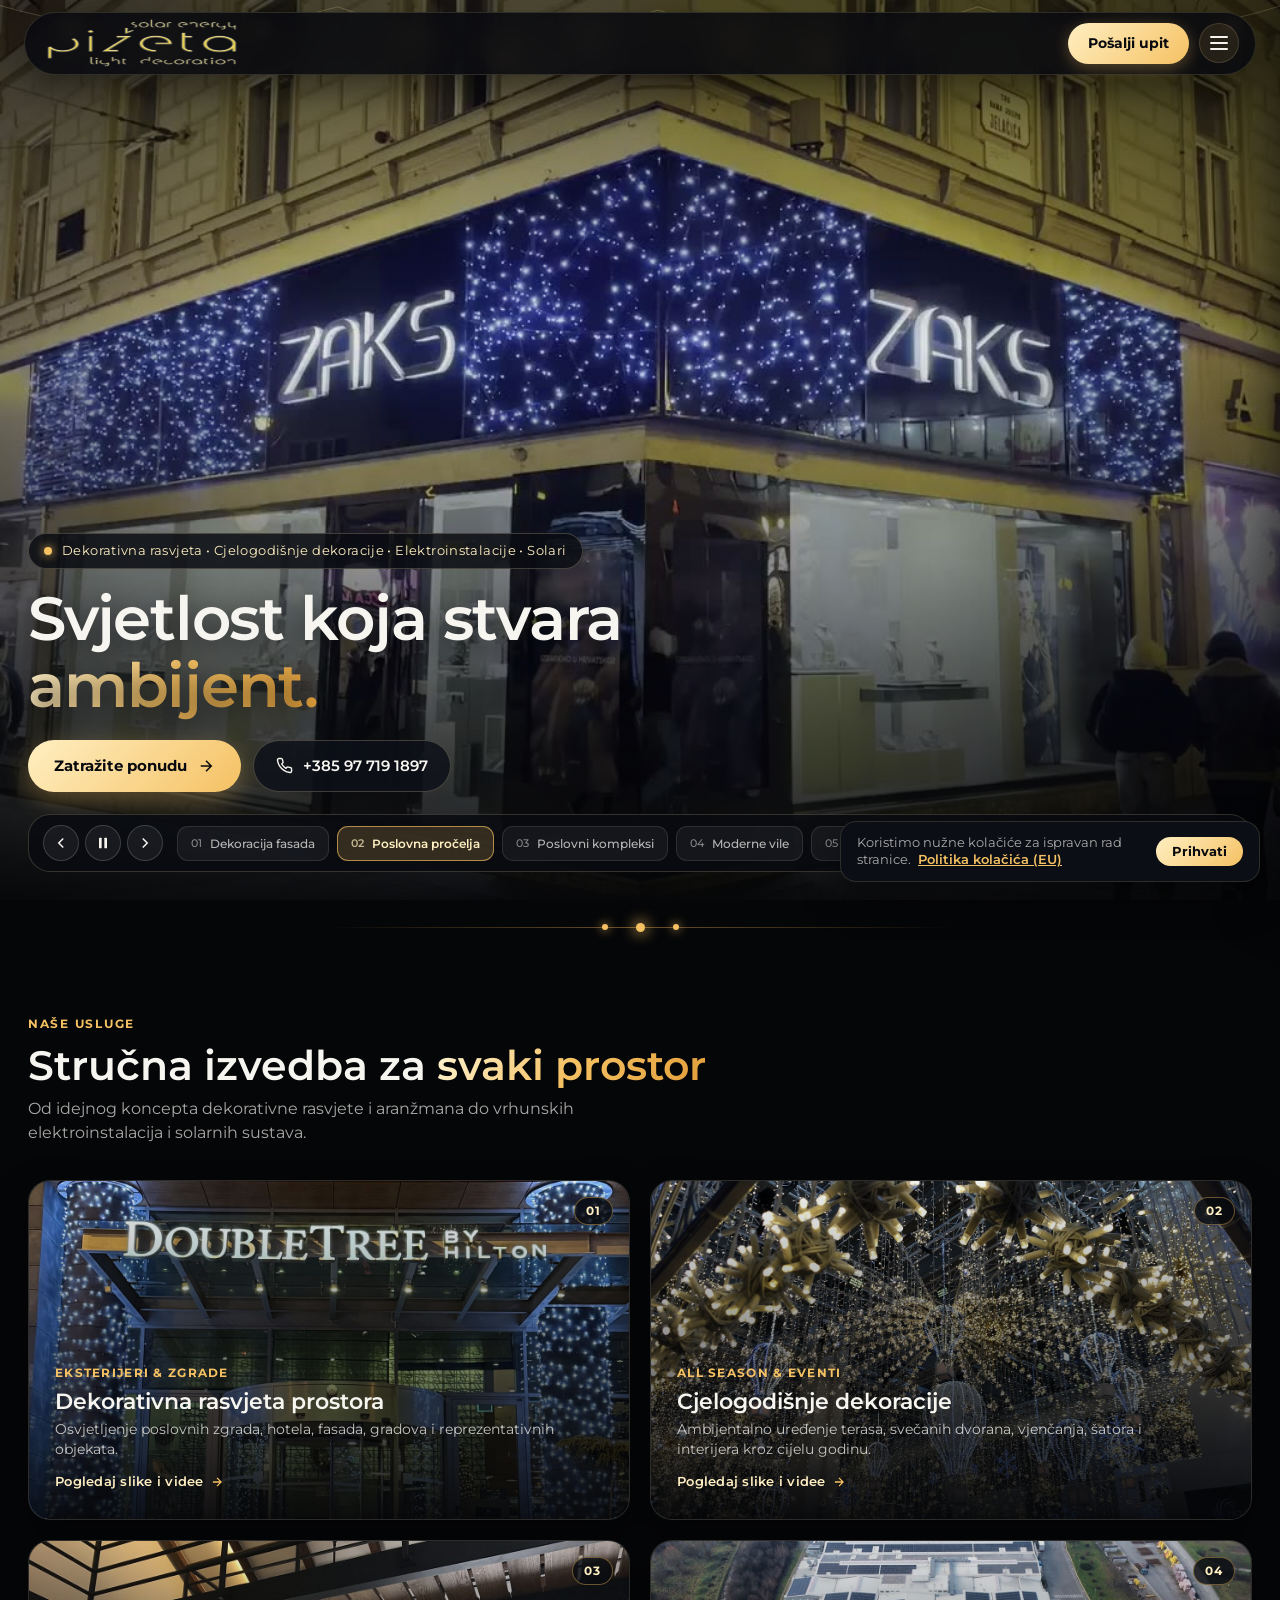
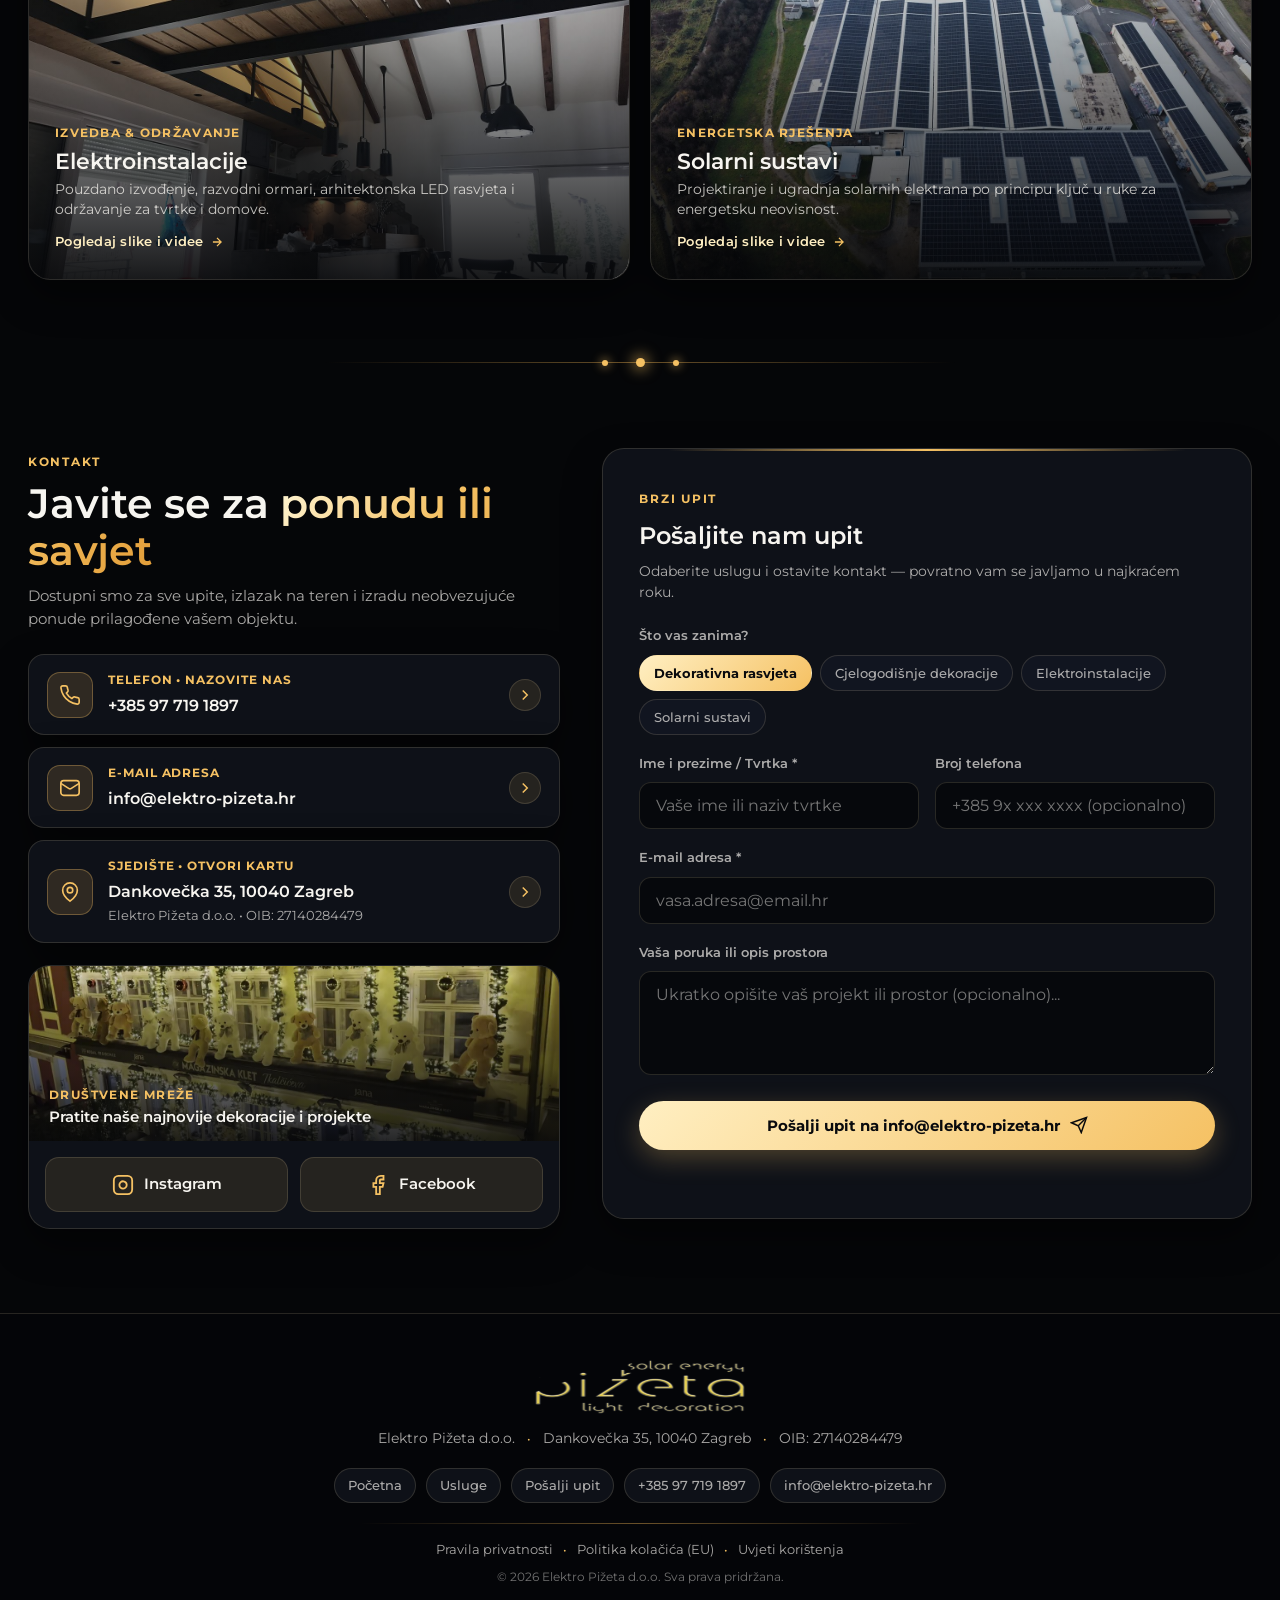
==== commit f832dea5: "Add Usluge subpage with curated videos and photo galleries for all 4 service categories" ====
--- a/index.html
+++ b/index.html
@@ -183,7 +183,7 @@
             <span data-i18n="nav.home">Početna</span>
             <svg width="16" height="16" viewBox="0 0 24 24" fill="none" stroke="currentColor" stroke-width="2"><path d="M9 18l6-6-6-6"/></svg>
           </a>
-          <a href="#galerija" class="drawer-nav-item" data-close-drawer>
+          <a href="usluge.html" class="drawer-nav-item" data-close-drawer>
             <span data-i18n="nav.services">Usluge</span>
             <svg width="16" height="16" viewBox="0 0 24 24" fill="none" stroke="currentColor" stroke-width="2"><path d="M9 18l6-6-6-6"/></svg>
           </a>
@@ -328,66 +328,54 @@
           <p class="section-subtitle" data-i18n="services.subtitle">Od idejnog koncepta dekorativne rasvjete i aranžmana do vrhunskih elektroinstalacija i solarnih sustava.</p>
         </div>
 
-        <div class="bento-gallery">
+        <div class="bento-gallery bento-gallery-four">
           <!-- 1. Dekorativna rasvjeta prostora -->
-          <article class="bento-card bento-wide" data-select-topic="Dekorativna rasvjeta prostora">
-            <img src="assets/images/dekor-prostora.jpg" alt="Dekorativna rasvjeta prostora, eksterijera i fasada" loading="lazy" decoding="async" />
+          <a href="usluge.html#dekorativna" class="bento-card">
+            <img src="assets/usluge/dekorativna/img-1.jpg" alt="Dekorativna rasvjeta prostora, eksterijera i fasada" loading="lazy" decoding="async" />
             <span class="bento-num">01</span>
             <div class="bento-overlay">
               <span class="bento-tag" data-i18n="s1.tag">Eksterijeri &amp; Zgrade</span>
               <h3 data-i18n="s1.title">Dekorativna rasvjeta prostora</h3>
-              <p class="bento-desc" data-i18n="s1.desc">Osvjetljenje poslovnih zgrada, hotela, fasada i reprezentativnih objekata.</p>
-              <span class="bento-cta"><span data-i18n="services.cardCta">Zatraži ponudu</span> <svg width="14" height="14" viewBox="0 0 24 24" fill="none" stroke="currentColor" stroke-width="2.2"><path d="M5 12h14M12 5l7 7-7 7"/></svg></span>
+              <p class="bento-desc" data-i18n="s1.desc">Osvjetljenje poslovnih zgrada, hotela, fasada, gradova i reprezentativnih objekata.</p>
+              <span class="bento-cta"><span data-i18n="services.cardCta">Pogledaj slike i videe</span> <svg width="14" height="14" viewBox="0 0 24 24" fill="none" stroke="currentColor" stroke-width="2.2"><path d="M5 12h14M12 5l7 7-7 7"/></svg></span>
             </div>
-          </article>
-
-          <!-- 2. Blagdanski i svečani ugođaj -->
-          <article class="bento-card" data-select-topic="Blagdanski i svečani ugođaj">
-            <img src="assets/images/dekor-hilton.jpg" alt="Blagdanski i svečani ugođaj poslovnih objekata" loading="lazy" decoding="async" />
+          </a>
+
+          <!-- 2. Cjelogodišnje dekoracije -->
+          <a href="usluge.html#cjelogodisnje" class="bento-card">
+            <img src="assets/usluge/cjelogodisnje/img-1.jpg" alt="Cjelogodišnje dekoracije — dekorativne rasvjete, vjenčanja i aranžmani" loading="lazy" decoding="async" />
             <span class="bento-num">02</span>
             <div class="bento-overlay">
-              <span class="bento-tag" data-i18n="s2.tag">Prigodne dekoracije</span>
-              <h3 data-i18n="s2.title">Blagdanski i svečani ugođaj</h3>
-              <p class="bento-desc" data-i18n="s2.desc">Unikatne svjetlosne kulise, 3D figure i dekoracije za gradove, centre i evente.</p>
-              <span class="bento-cta"><span data-i18n="services.cardCta">Zatraži ponudu</span> <svg width="14" height="14" viewBox="0 0 24 24" fill="none" stroke="currentColor" stroke-width="2.2"><path d="M5 12h14M12 5l7 7-7 7"/></svg></span>
+              <span class="bento-tag" data-i18n="s3.tag">All Season &amp; Eventi</span>
+              <h3 data-i18n="s3.title">Cjelogodišnje dekoracije</h3>
+              <p class="bento-desc" data-i18n="s3.desc">Ambijentalno uređenje terasa, svečanih dvorana, vjenčanja, šatora i interijera kroz cijelu godinu.</p>
+              <span class="bento-cta"><span data-i18n="services.cardCta">Pogledaj slike i videe</span> <svg width="14" height="14" viewBox="0 0 24 24" fill="none" stroke="currentColor" stroke-width="2.2"><path d="M5 12h14M12 5l7 7-7 7"/></svg></span>
             </div>
-          </article>
-
-          <!-- 3. Cjelogodišnje dekoracije -->
-          <article class="bento-card" data-select-topic="Cjelogodišnje dekoracije">
-            <img src="assets/images/cjelogodisnje-dekoracije.jpg" alt="Cjelogodišnje dekoracije — dekorativne cvjetne kugle i aranžmani" loading="lazy" decoding="async" />
+          </a>
+
+          <!-- 3. Elektroinstalacije -->
+          <a href="usluge.html#elektroinstalacije" class="bento-card">
+            <img src="assets/usluge/elektroinstalacije/img-3.jpg" alt="Stručne elektroinstalacije za poslovne i stambene objekte" loading="lazy" decoding="async" />
             <span class="bento-num">03</span>
-            <div class="bento-overlay">
-              <span class="bento-tag" data-i18n="s3.tag">Cvjetne kugle &amp; Aranžmani</span>
-              <h3 data-i18n="s3.title">Cjelogodišnje dekoracije</h3>
-              <p class="bento-desc" data-i18n="s3.desc">Viseće cvjetne kugle, zeleni aranžmani i ambijentalno uređenje terasa i interijera.</p>
-              <span class="bento-cta"><span data-i18n="services.cardCta">Zatraži ponudu</span> <svg width="14" height="14" viewBox="0 0 24 24" fill="none" stroke="currentColor" stroke-width="2.2"><path d="M5 12h14M12 5l7 7-7 7"/></svg></span>
-            </div>
-          </article>
-
-          <!-- 4. Elektroinstalacije -->
-          <article class="bento-card" data-select-topic="Elektroinstalacije">
-            <img src="assets/images/elektroinstalacije.jpg" alt="Stručne elektroinstalacije za poslovne i stambene objekte" loading="lazy" decoding="async" />
-            <span class="bento-num">04</span>
             <div class="bento-overlay">
               <span class="bento-tag" data-i18n="s4.tag">Izvedba &amp; Održavanje</span>
               <h3 data-i18n="s4.title">Elektroinstalacije</h3>
-              <p class="bento-desc" data-i18n="s4.desc">Pouzdano izvođenje, adaptacija i održavanje elektroinstalacija za tvrtke i domove.</p>
-              <span class="bento-cta"><span data-i18n="services.cardCta">Zatraži ponudu</span> <svg width="14" height="14" viewBox="0 0 24 24" fill="none" stroke="currentColor" stroke-width="2.2"><path d="M5 12h14M12 5l7 7-7 7"/></svg></span>
+              <p class="bento-desc" data-i18n="s4.desc">Pouzdano izvođenje, razvodni ormari, arhitektonska LED rasvjeta i održavanje za tvrtke i domove.</p>
+              <span class="bento-cta"><span data-i18n="services.cardCta">Pogledaj slike i videe</span> <svg width="14" height="14" viewBox="0 0 24 24" fill="none" stroke="currentColor" stroke-width="2.2"><path d="M5 12h14M12 5l7 7-7 7"/></svg></span>
             </div>
-          </article>
-
-          <!-- 5. Solarni sustavi -->
-          <article class="bento-card" data-select-topic="Solarni sustavi">
-            <img src="assets/images/solar-hero.jpg" alt="Solarni sustavi i elektrane" loading="lazy" decoding="async" />
-            <span class="bento-num">05</span>
+          </a>
+
+          <!-- 4. Solarni sustavi -->
+          <a href="usluge.html#solari" class="bento-card">
+            <img src="assets/usluge/solari/img-1.jpg" alt="Solarni sustavi i elektrane" loading="lazy" decoding="async" />
+            <span class="bento-num">04</span>
             <div class="bento-overlay">
               <span class="bento-tag" data-i18n="s5.tag">Energetska rješenja</span>
               <h3 data-i18n="s5.title">Solarni sustavi</h3>
-              <p class="bento-desc" data-i18n="s5.desc">Projektiranje i ugradnja solarnih elektrana za dugoročnu energetsku neovisnost.</p>
-              <span class="bento-cta"><span data-i18n="services.cardCta">Zatraži ponudu</span> <svg width="14" height="14" viewBox="0 0 24 24" fill="none" stroke="currentColor" stroke-width="2.2"><path d="M5 12h14M12 5l7 7-7 7"/></svg></span>
+              <p class="bento-desc" data-i18n="s5.desc">Projektiranje i ugradnja solarnih elektrana po principu ključ u ruke za energetsku neovisnost.</p>
+              <span class="bento-cta"><span data-i18n="services.cardCta">Pogledaj slike i videe</span> <svg width="14" height="14" viewBox="0 0 24 24" fill="none" stroke="currentColor" stroke-width="2.2"><path d="M5 12h14M12 5l7 7-7 7"/></svg></span>
             </div>
-          </article>
+          </a>
         </div>
       </div>
     </section>
@@ -501,7 +489,6 @@
                 <label class="field-label" data-i18n="form.topicLabel">Što vas zanima?</label>
                 <div class="topic-chips" id="topic-chips">
                   <button type="button" class="topic-chip active" data-topic="Dekorativna rasvjeta prostora" data-i18n="chip.s1">Dekorativna rasvjeta</button>
-                  <button type="button" class="topic-chip" data-topic="Blagdanski i svečani ugođaj" data-i18n="chip.s2">Blagdanski ugođaj</button>
                   <button type="button" class="topic-chip" data-topic="Cjelogodišnje dekoracije" data-i18n="chip.s3">Cjelogodišnje dekoracije</button>
                   <button type="button" class="topic-chip" data-topic="Elektroinstalacije" data-i18n="chip.s4">Elektroinstalacije</button>
                   <button type="button" class="topic-chip" data-topic="Solarni sustavi" data-i18n="chip.s5">Solarni sustavi</button>
@@ -563,7 +550,7 @@
 
       <nav class="footer-quick-links" aria-label="Brze poveznice u podnožju">
         <a href="#top" data-i18n="nav.home">Početna</a>
-        <a href="#galerija" data-i18n="nav.services">Usluge</a>
+        <a href="usluge.html" data-i18n="nav.services">Usluge</a>
         <a href="#upit" data-i18n="nav.cta">Pošalji upit</a>
         <a href="tel:+385977191897">+385 97 719 1897</a>
         <a href="mailto:info@elektro-pizeta.hr">info@elektro-pizeta.hr</a>
--- a/styles.css
+++ b/styles.css
@@ -165,14 +165,20 @@
   align-items: center;
   min-width: 0;
   flex-shrink: 1;
+  margin: -6px 0;
 }
 
 .brand-logo img {
-  height: 26px;
-  width: auto;
+  height: 48px;
+  width: 190px;
   max-width: 100%;
-  object-fit: contain;
+  object-fit: fill;
   display: block;
+}
+
+[data-theme="light"] .brand-logo img,
+[data-theme="light"] .footer-logo {
+  filter: drop-shadow(0 1px 2px rgba(15, 18, 24, 0.42)) contrast(1.06);
 }
 
 .header-actions {
@@ -305,8 +311,14 @@
   border-bottom: 1px solid var(--border-subtle);
 }
 
+.nav-drawer-header .brand-logo {
+  margin: -4px 0;
+}
+
 .nav-drawer-header .brand-logo img {
-  height: 22px;
+  height: 42px;
+  width: 165px;
+  object-fit: fill;
 }
 
 .nav-drawer-close {
@@ -832,8 +844,16 @@
   gap: 20px;
 }
 
+.bento-gallery.bento-gallery-four {
+  grid-template-columns: repeat(2, 1fr);
+  grid-auto-rows: 340px;
+}
+
 .bento-card {
   position: relative;
+  display: block;
+  text-decoration: none;
+  color: inherit;
   border-radius: var(--radius-lg);
   overflow: hidden;
   border: 1px solid var(--border-subtle);
@@ -1326,8 +1346,10 @@
 }
 
 .footer-logo {
-  height: 28px;
-  width: auto;
+  height: 54px;
+  width: 210px;
+  max-width: 100%;
+  object-fit: fill;
   display: block;
 }
 
@@ -1630,10 +1652,14 @@
     padding: 7px 10px 7px 14px;
     gap: 8px;
   }
+  .brand-logo {
+    margin: -4px 0;
+  }
   .brand-logo img {
-    height: 15px;
-    max-width: 112px;
-    width: auto;
+    height: 36px;
+    width: 135px;
+    max-width: 140px;
+    object-fit: fill;
   }
   .header-actions {
     gap: 8px;
@@ -1868,8 +1894,10 @@
 
 @media (max-width: 360px) {
   .brand-logo img {
-    height: 13px;
-    max-width: 96px;
+    height: 32px;
+    width: 115px;
+    max-width: 115px;
+    object-fit: fill;
   }
   .nav-cta {
     padding: 6px 10px;
@@ -1889,3 +1917,574 @@
     grid-column: span 1;
   }
 }
+
+/* ==========================================================================
+   PODSTRANICA USLUGE (usluge.html) — KATEGORIJE, VIDEI I FOTO GALERIJA
+   ========================================================================== */
+
+.usluge-hero-section {
+  padding: calc(max(12px, env(safe-area-inset-top)) + 92px) 0 28px;
+  position: relative;
+  z-index: 2;
+}
+
+.back-home-pill {
+  display: inline-flex;
+  align-items: center;
+  gap: 8px;
+  padding: 7px 15px;
+  border-radius: var(--radius-pill);
+  border: 1px solid var(--border-subtle);
+  background: var(--bg-card);
+  color: var(--text-muted);
+  text-decoration: none;
+  font-size: 0.82rem;
+  font-weight: 600;
+  margin-bottom: 18px;
+  transition: color 0.2s ease, border-color 0.2s ease, transform 0.2s ease;
+}
+
+.back-home-pill:hover {
+  color: var(--gold-accent-text);
+  border-color: var(--gold-primary);
+  transform: translateX(-2px);
+}
+
+.usluge-hero-copy {
+  max-width: 760px;
+}
+
+.usluge-hero-title {
+  font-family: var(--font-display);
+  font-size: clamp(2rem, 4.4vw, 3.3rem);
+  font-weight: 700;
+  line-height: 1.1;
+  letter-spacing: -0.02em;
+  color: var(--text-main);
+  margin: 6px 0 10px;
+}
+
+.usluge-hero-subtitle {
+  font-size: 1rem;
+  color: var(--text-muted);
+  line-height: 1.55;
+}
+
+/* Sticky navigacija kategorija */
+.usluge-sticky-nav-wrap {
+  position: sticky;
+  top: calc(max(12px, env(safe-area-inset-top)) + 68px);
+  z-index: 40;
+  padding: 8px 0 14px;
+}
+
+.usluge-category-tabs {
+  display: flex;
+  align-items: center;
+  gap: 10px;
+  padding: 8px;
+  border-radius: var(--radius-pill);
+  background: var(--header-bg);
+  backdrop-filter: blur(16px);
+  -webkit-backdrop-filter: blur(16px);
+  border: 1px solid var(--border-subtle);
+  box-shadow: var(--shadow-card);
+  overflow-x: auto;
+  scrollbar-width: none;
+}
+
+.usluge-category-tabs::-webkit-scrollbar {
+  display: none;
+}
+
+.usluge-cat-tab {
+  display: inline-flex;
+  align-items: center;
+  gap: 8px;
+  padding: 10px 18px;
+  border-radius: var(--radius-pill);
+  text-decoration: none;
+  font-size: 0.86rem;
+  font-weight: 600;
+  color: var(--text-muted);
+  white-space: nowrap;
+  flex-shrink: 0;
+  transition: background 0.2s ease, color 0.2s ease;
+}
+
+.usluge-cat-tab .tab-num {
+  font-size: 0.72rem;
+  font-weight: 700;
+  opacity: 0.7;
+  color: var(--gold-accent-text);
+}
+
+.usluge-cat-tab:hover {
+  color: var(--text-main);
+  background: rgba(245, 193, 99, 0.1);
+}
+
+.usluge-cat-tab.active {
+  background: linear-gradient(135deg, #ffefc2, #f5c163);
+  color: #090a0d;
+  font-weight: 700;
+  box-shadow: 0 4px 14px rgba(245, 193, 99, 0.28);
+}
+
+.usluge-cat-tab.active .tab-num {
+  color: #090a0d;
+  opacity: 0.85;
+}
+
+/* Sekcija pojedine kategorije usluge */
+.service-category-section {
+  padding: 46px 0 54px;
+  position: relative;
+  z-index: 2;
+  scroll-margin-top: 145px;
+}
+
+.service-cat-header {
+  display: flex;
+  align-items: flex-end;
+  justify-content: space-between;
+  gap: 24px;
+  margin-bottom: 30px;
+  padding-bottom: 20px;
+  border-bottom: 1px solid var(--border-subtle);
+}
+
+.service-cat-title-wrap {
+  max-width: 740px;
+}
+
+.service-cat-eyebrow-row {
+  display: flex;
+  align-items: center;
+  gap: 10px;
+  margin-bottom: 6px;
+}
+
+.service-cat-num {
+  display: inline-flex;
+  align-items: center;
+  justify-content: center;
+  width: 30px;
+  height: 30px;
+  border-radius: 50%;
+  background: rgba(245, 193, 99, 0.14);
+  border: 1px solid var(--border-subtle);
+  color: var(--gold-accent-text);
+  font-size: 0.76rem;
+  font-weight: 700;
+}
+
+.service-cat-desc {
+  font-size: 0.96rem;
+  color: var(--text-muted);
+  margin-top: 8px;
+  line-height: 1.55;
+}
+
+.service-cat-actions {
+  flex-shrink: 0;
+}
+
+.service-media-block {
+  margin-top: 28px;
+}
+
+.service-media-subhead {
+  display: flex;
+  align-items: center;
+  justify-content: space-between;
+  gap: 12px;
+  margin-bottom: 16px;
+}
+
+.service-media-subtitle {
+  display: inline-flex;
+  align-items: center;
+  gap: 9px;
+  font-family: var(--font-display);
+  font-size: 1.08rem;
+  font-weight: 700;
+  color: var(--text-main);
+}
+
+.service-media-subtitle svg {
+  color: var(--gold-accent-text);
+}
+
+.media-count-badge {
+  display: inline-flex;
+  align-items: center;
+  justify-content: center;
+  min-width: 26px;
+  height: 22px;
+  padding: 0 8px;
+  border-radius: var(--radius-pill);
+  background: rgba(245, 193, 99, 0.15);
+  border: 1px solid var(--border-subtle);
+  color: var(--gold-accent-text);
+  font-size: 0.74rem;
+  font-weight: 700;
+}
+
+.service-media-hint {
+  font-size: 0.8rem;
+  color: var(--text-dim);
+}
+
+/* Video mreža (3-5 videa po kategoriji) */
+.service-videos-grid {
+  display: grid;
+  grid-template-columns: repeat(auto-fill, minmax(240px, 1fr));
+  gap: 16px;
+}
+
+.service-video-card {
+  position: relative;
+  border-radius: 18px;
+  overflow: hidden;
+  background: #080a0f;
+  border: 1px solid var(--border-subtle);
+  box-shadow: var(--shadow-card);
+  aspect-ratio: 9 / 14;
+  cursor: pointer;
+  transition: transform 0.25s ease, border-color 0.25s ease;
+}
+
+.service-video-card.vid-landscape {
+  aspect-ratio: 9 / 14;
+}
+
+.service-video-card:hover {
+  transform: translateY(-3px);
+  border-color: var(--gold-primary);
+}
+
+.service-video-el {
+  width: 100%;
+  height: 100%;
+  object-fit: cover;
+  display: block;
+}
+
+.service-video-overlay {
+  position: absolute;
+  inset: 0;
+  border: none;
+  background: linear-gradient(180deg, rgba(5, 6, 9, 0.05) 55%, rgba(5, 6, 9, 0.72) 100%);
+  display: flex;
+  align-items: center;
+  justify-content: center;
+  cursor: pointer;
+  transition: background 0.25s ease;
+}
+
+.service-video-card.is-playing .service-video-overlay {
+  background: linear-gradient(180deg, transparent 75%, rgba(5, 6, 9, 0.45) 100%);
+}
+
+.service-video-play-badge {
+  width: 54px;
+  height: 54px;
+  border-radius: 50%;
+  background: rgba(10, 12, 18, 0.76);
+  border: 1.5px solid rgba(245, 193, 99, 0.75);
+  color: #f5c163;
+  display: flex;
+  align-items: center;
+  justify-content: center;
+  box-shadow: 0 8px 24px rgba(0, 0, 0, 0.45);
+  transition: transform 0.2s ease, opacity 0.25s ease, background 0.2s ease;
+}
+
+.service-video-card:hover .service-video-play-badge {
+  transform: scale(1.08);
+  background: rgba(245, 193, 99, 0.95);
+  color: #090a0d;
+}
+
+.service-video-card.is-playing .service-video-play-badge {
+  opacity: 0;
+  transform: scale(0.85);
+}
+
+.service-video-card.is-playing:hover .service-video-play-badge {
+  opacity: 1;
+  transform: scale(1);
+}
+
+.service-video-Tag {
+  position: absolute;
+  left: 12px;
+  bottom: 12px;
+  font-size: 0.73rem;
+  font-weight: 700;
+  letter-spacing: 0.06em;
+  text-transform: uppercase;
+  color: #f7f5f0;
+  padding: 4px 10px;
+  border-radius: var(--radius-pill);
+  background: rgba(8, 10, 14, 0.65);
+  border: 1px solid rgba(255, 255, 255, 0.14);
+}
+
+/* Foto galerija (12-18 slika po kategoriji) */
+.service-photos-grid {
+  display: grid;
+  grid-template-columns: repeat(auto-fill, minmax(230px, 1fr));
+  grid-auto-rows: 220px;
+  gap: 14px;
+}
+
+.service-photo-card {
+  position: relative;
+  border: 1px solid var(--border-subtle);
+  border-radius: 16px;
+  overflow: hidden;
+  padding: 0;
+  background: #090b10;
+  cursor: pointer;
+  box-shadow: var(--shadow-card);
+  transition: transform 0.25s ease, border-color 0.25s ease;
+}
+
+.service-photo-card:hover {
+  transform: translateY(-3px);
+  border-color: var(--gold-primary);
+}
+
+.service-photo-card img {
+  width: 100%;
+  height: 100%;
+  object-fit: cover;
+  display: block;
+  transition: transform 0.45s ease;
+}
+
+.service-photo-card:hover img {
+  transform: scale(1.05);
+}
+
+.service-photo-zoom {
+  position: absolute;
+  right: 10px;
+  bottom: 10px;
+  width: 34px;
+  height: 34px;
+  border-radius: 50%;
+  background: rgba(8, 10, 15, 0.72);
+  border: 1px solid rgba(245, 193, 99, 0.45);
+  color: #f5c163;
+  display: flex;
+  align-items: center;
+  justify-content: center;
+  opacity: 0;
+  transform: scale(0.9);
+  transition: opacity 0.2s ease, transform 0.2s ease;
+}
+
+.service-photo-card:hover .service-photo-zoom {
+  opacity: 1;
+  transform: scale(1);
+}
+
+/* Bottom CTA na podstranici Usluge */
+.usluge-bottom-cta-section {
+  padding: 24px 0 64px;
+  position: relative;
+  z-index: 2;
+}
+
+.usluge-bottom-cta-card {
+  padding: 36px 40px;
+  border-radius: var(--radius-lg);
+  background: var(--bg-card);
+  border: 1px solid var(--border-subtle);
+  box-shadow: var(--shadow-card);
+  display: flex;
+  align-items: center;
+  justify-content: space-between;
+  gap: 28px;
+}
+
+.usluge-bottom-cta-buttons {
+  display: flex;
+  align-items: center;
+  gap: 12px;
+  flex-shrink: 0;
+}
+
+/* Lightbox Modal za slike */
+.photo-lightbox {
+  position: fixed;
+  inset: 0;
+  z-index: 120;
+  background: rgba(4, 5, 8, 0.92);
+  backdrop-filter: blur(10px);
+  -webkit-backdrop-filter: blur(10px);
+  display: flex;
+  align-items: center;
+  justify-content: center;
+  padding: 24px;
+}
+
+.photo-lightbox[hidden] {
+  display: none !important;
+}
+
+.lightbox-stage {
+  max-width: 90vw;
+  max-height: 86vh;
+  display: flex;
+  flex-direction: column;
+  align-items: center;
+  gap: 12px;
+}
+
+.lightbox-stage img {
+  max-width: 90vw;
+  max-height: 80vh;
+  width: auto;
+  height: auto;
+  object-fit: contain;
+  border-radius: 14px;
+  border: 1px solid rgba(245, 193, 99, 0.3);
+  box-shadow: 0 24px 70px rgba(0, 0, 0, 0.7);
+}
+
+.lightbox-counter {
+  font-size: 0.84rem;
+  font-weight: 600;
+  color: #f5c163;
+  padding: 5px 14px;
+  border-radius: var(--radius-pill);
+  background: rgba(14, 17, 24, 0.85);
+  border: 1px solid rgba(245, 193, 99, 0.25);
+}
+
+.lightbox-close-btn,
+.lightbox-nav-btn {
+  position: fixed;
+  width: 46px;
+  height: 46px;
+  border-radius: 50%;
+  border: 1px solid rgba(245, 193, 99, 0.38);
+  background: rgba(12, 15, 22, 0.85);
+  color: #f7f5f0;
+  display: inline-flex;
+  align-items: center;
+  justify-content: center;
+  cursor: pointer;
+  z-index: 125;
+  transition: background 0.2s ease, color 0.2s ease, transform 0.2s ease;
+}
+
+.lightbox-close-btn:hover,
+.lightbox-nav-btn:hover {
+  background: #f5c163;
+  color: #090a0d;
+}
+
+.lightbox-close-btn {
+  top: max(20px, env(safe-area-inset-top));
+  right: 20px;
+}
+
+.lightbox-prev {
+  left: 20px;
+  top: 50%;
+  transform: translateY(-50%);
+}
+
+.lightbox-next {
+  right: 20px;
+  top: 50%;
+  transform: translateY(-50%);
+}
+
+@media (max-width: 768px) {
+  .bento-gallery.bento-gallery-four {
+    grid-template-columns: 1fr;
+    grid-auto-rows: auto;
+  }
+  .usluge-hero-section {
+    padding: calc(max(10px, env(safe-area-inset-top)) + 68px) 0 18px;
+  }
+  .usluge-sticky-nav-wrap {
+    top: calc(max(10px, env(safe-area-inset-top)) + 54px);
+    padding: 4px 0 10px;
+  }
+  .usluge-category-tabs {
+    backdrop-filter: none !important;
+    -webkit-backdrop-filter: none !important;
+    padding: 6px;
+    gap: 6px;
+  }
+  .usluge-cat-tab {
+    padding: 8px 13px;
+    font-size: 0.78rem;
+  }
+  .service-category-section {
+    padding: 28px 0 36px;
+    scroll-margin-top: 120px;
+  }
+  .service-cat-header {
+    flex-direction: column;
+    align-items: flex-start;
+    gap: 14px;
+    margin-bottom: 20px;
+    padding-bottom: 16px;
+  }
+  .service-cat-actions,
+  .service-quote-btn {
+    width: 100%;
+  }
+  .service-media-subhead {
+    flex-direction: column;
+    align-items: flex-start;
+    gap: 4px;
+  }
+  .service-videos-grid {
+    grid-template-columns: repeat(2, 1fr);
+    gap: 10px;
+  }
+  .service-photos-grid {
+    grid-template-columns: repeat(2, 1fr);
+    grid-auto-rows: 160px;
+    gap: 10px;
+  }
+  .service-photo-zoom {
+    opacity: 1;
+    width: 28px;
+    height: 28px;
+    right: 7px;
+    bottom: 7px;
+  }
+  .usluge-bottom-cta-card {
+    flex-direction: column;
+    align-items: flex-start;
+    padding: 24px 20px;
+    gap: 18px;
+  }
+  .usluge-bottom-cta-buttons {
+    width: 100%;
+    display: grid;
+    grid-template-columns: 1fr 1fr;
+    gap: 8px;
+  }
+  .lightbox-prev {
+    left: 10px;
+  }
+  .lightbox-next {
+    right: 10px;
+  }
+  .lightbox-close-btn,
+  .lightbox-nav-btn {
+    width: 40px;
+    height: 40px;
+  }
+}
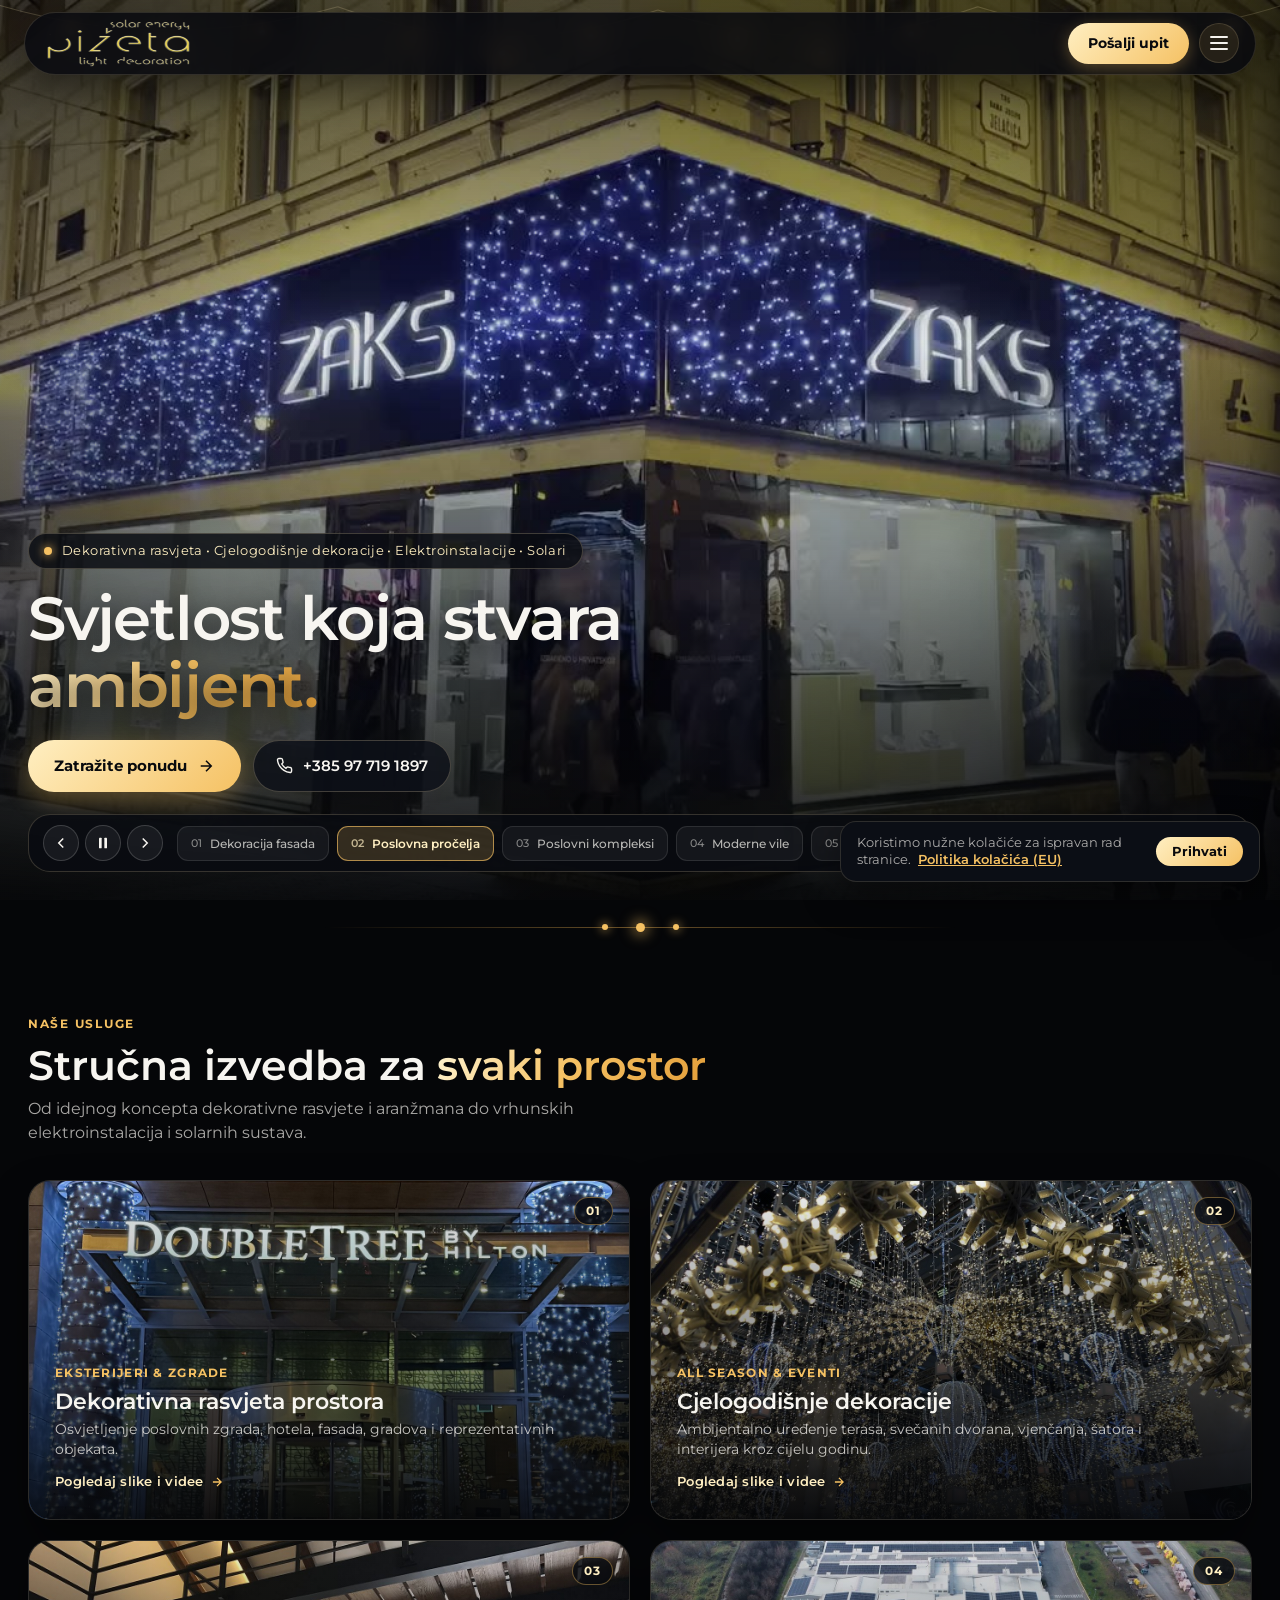
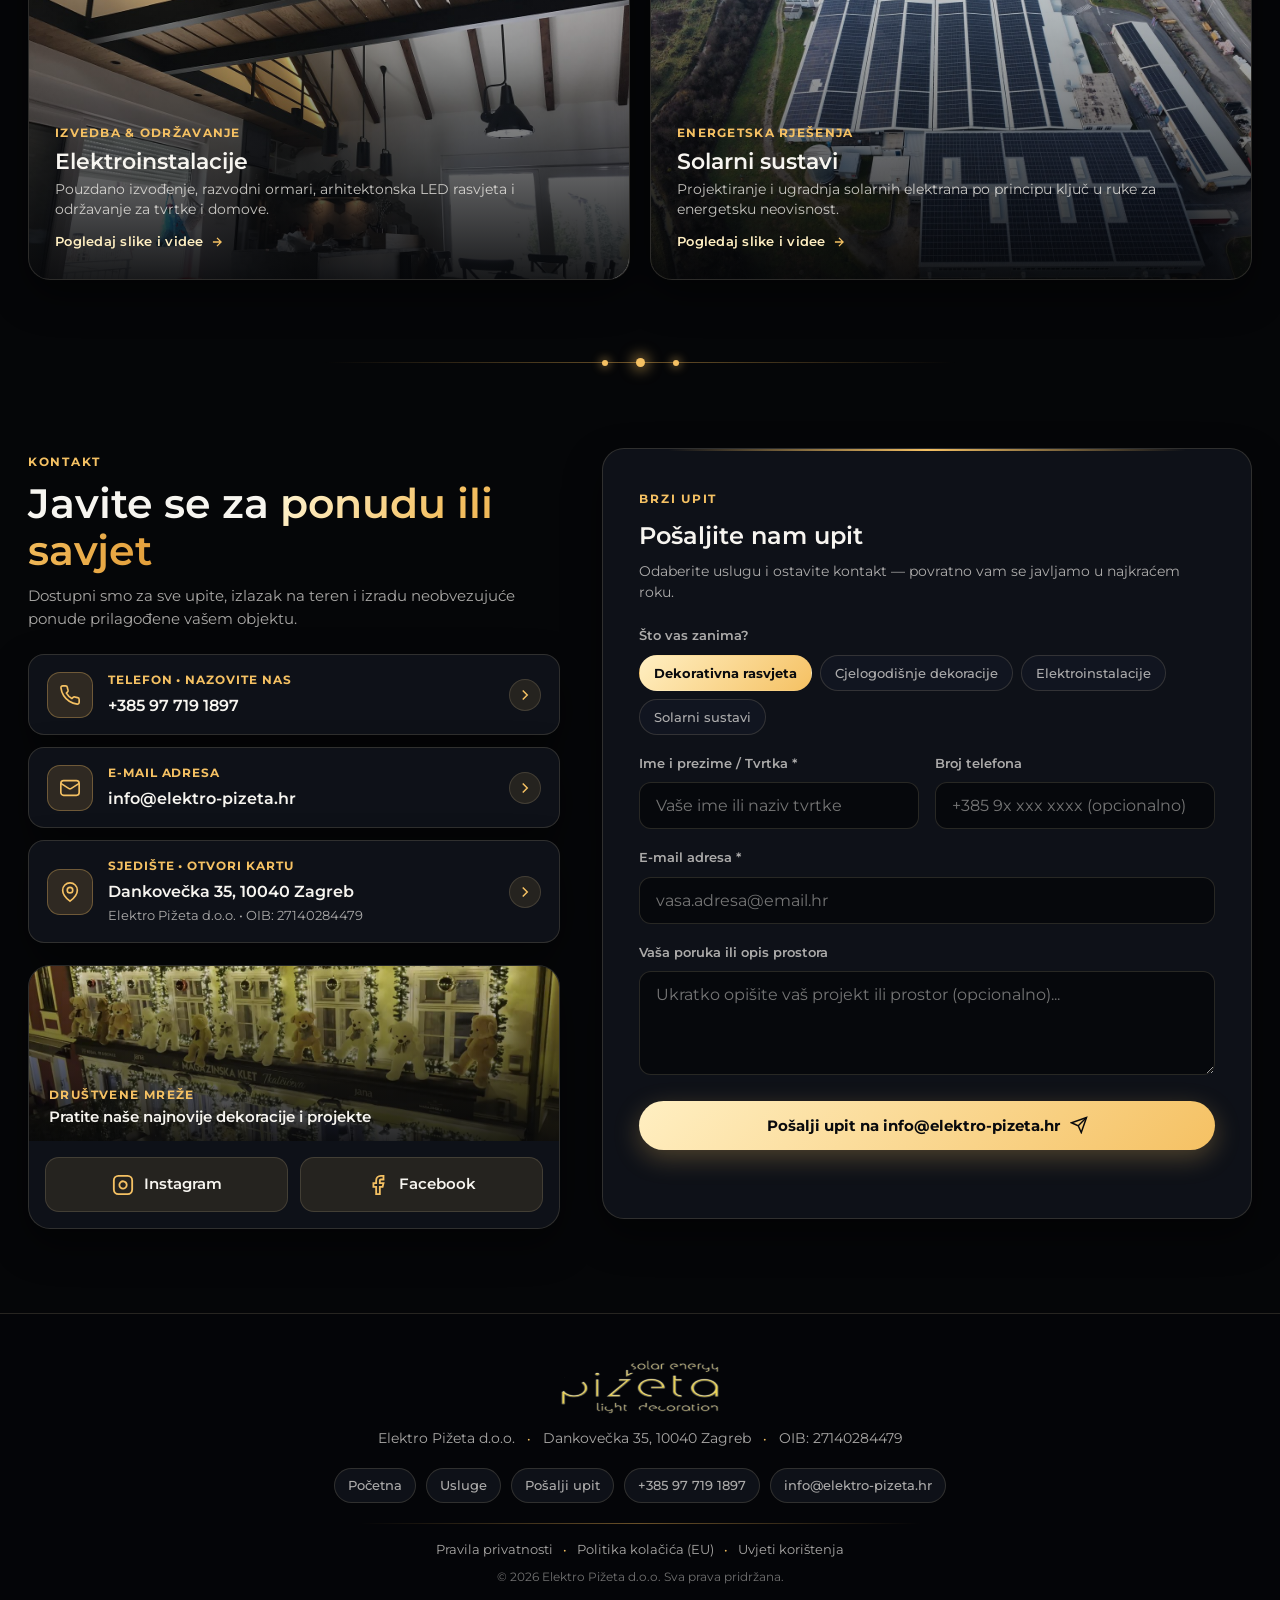
==== commit 3720fff3: "chore: bust CSS cache and re-trigger Vercel deploy" ====
--- a/index.html
+++ b/index.html
@@ -28,7 +28,7 @@
     })();
   </script>
 
-  <link rel="stylesheet" href="styles.css" />
+  <link rel="stylesheet" href="styles.css?v=2" />
 </head>
 <body>
   <!-- Subtle Ambient Warm Bokeh Canvas (PC Dark Mode) -->
--- a/styles.css
+++ b/styles.css
@@ -170,7 +170,7 @@
 
 .brand-logo img {
   height: 48px;
-  width: 190px;
+  width: 142.5px;
   max-width: 100%;
   object-fit: fill;
   display: block;
@@ -317,7 +317,7 @@
 
 .nav-drawer-header .brand-logo img {
   height: 42px;
-  width: 165px;
+  width: 123.75px;
   object-fit: fill;
 }
 
@@ -1347,7 +1347,7 @@
 
 .footer-logo {
   height: 54px;
-  width: 210px;
+  width: 157.5px;
   max-width: 100%;
   object-fit: fill;
   display: block;
@@ -1657,8 +1657,8 @@
   }
   .brand-logo img {
     height: 36px;
-    width: 135px;
-    max-width: 140px;
+    width: clamp(85.5px, 26.25vw, 108.75px);
+    max-width: calc(100vw - 202px);
     object-fit: fill;
   }
   .header-actions {
@@ -1846,9 +1846,6 @@
     font-size: 0.77rem;
     border-radius: 12px;
   }
-  .topic-chip:first-child {
-    grid-column: span 2;
-  }
   .form-row-two {
     grid-template-columns: 1fr;
     gap: 0;
@@ -1895,8 +1892,8 @@
 @media (max-width: 360px) {
   .brand-logo img {
     height: 32px;
-    width: 115px;
-    max-width: 115px;
+    width: 86.25px;
+    max-width: 86.25px;
     object-fit: fill;
   }
   .nav-cta {
@@ -1979,6 +1976,7 @@
 }
 
 .usluge-category-tabs {
+  position: relative;
   display: flex;
   align-items: center;
   gap: 10px;
@@ -1991,6 +1989,7 @@
   box-shadow: var(--shadow-card);
   overflow-x: auto;
   scrollbar-width: none;
+  -webkit-overflow-scrolling: touch;
 }
 
 .usluge-category-tabs::-webkit-scrollbar {
@@ -2136,10 +2135,10 @@
   color: var(--text-dim);
 }
 
-/* Video mreža (3-5 videa po kategoriji) */
+/* Video mreža (4-5 videa po kategoriji u jednom simetričnom redu na PC-u) */
 .service-videos-grid {
   display: grid;
-  grid-template-columns: repeat(auto-fill, minmax(240px, 1fr));
+  grid-template-columns: repeat(auto-fit, minmax(195px, 1fr));
   gap: 16px;
 }
 
@@ -2232,12 +2231,12 @@
   border: 1px solid rgba(255, 255, 255, 0.14);
 }
 
-/* Foto galerija (12-18 slika po kategoriji) */
+/* Foto galerija (12 ili 18 slika po kategoriji — 3 stupca na PC-u i tabletu = 100% popunjeni redovi bez praznina) */
 .service-photos-grid {
   display: grid;
-  grid-template-columns: repeat(auto-fill, minmax(230px, 1fr));
-  grid-auto-rows: 220px;
-  gap: 14px;
+  grid-template-columns: repeat(3, 1fr);
+  grid-auto-rows: 265px;
+  gap: 16px;
 }
 
 .service-photo-card {
@@ -2406,55 +2405,148 @@
   transform: translateY(-50%);
 }
 
+/* Prilagodba za tablete (769px – 1024px) */
+@media (min-width: 769px) and (max-width: 1024px) {
+  .site-header {
+    padding: 0 18px;
+  }
+  .header-inner {
+    padding: 9px 14px 9px 18px;
+  }
+  .brand-logo img {
+    height: 42px;
+    width: 123.75px;
+  }
+  .bento-gallery.bento-gallery-four {
+    grid-template-columns: repeat(2, 1fr);
+    grid-auto-rows: 290px;
+    gap: 16px;
+  }
+  .usluge-hero-section {
+    padding: calc(max(12px, env(safe-area-inset-top)) + 84px) 0 22px;
+  }
+  .usluge-sticky-nav-wrap {
+    top: calc(max(12px, env(safe-area-inset-top)) + 64px);
+  }
+  .usluge-cat-tab {
+    padding: 9px 15px;
+    font-size: 0.82rem;
+  }
+  .service-cat-header {
+    flex-direction: column;
+    align-items: flex-start;
+    gap: 16px;
+  }
+  .service-videos-grid {
+    grid-template-columns: repeat(2, 1fr);
+    gap: 14px;
+  }
+  .service-videos-grid > .service-video-card:last-child:nth-child(odd) {
+    grid-column: span 2;
+    aspect-ratio: 16 / 9;
+  }
+  .service-photos-grid {
+    grid-template-columns: repeat(3, 1fr);
+    grid-auto-rows: 200px;
+    gap: 12px;
+  }
+  .service-photo-zoom {
+    opacity: 1;
+  }
+  .usluge-bottom-cta-card {
+    flex-direction: column;
+    align-items: flex-start;
+    padding: 28px 26px;
+  }
+}
+
 @media (max-width: 768px) {
   .bento-gallery.bento-gallery-four {
     grid-template-columns: 1fr;
     grid-auto-rows: auto;
   }
   .usluge-hero-section {
-    padding: calc(max(10px, env(safe-area-inset-top)) + 68px) 0 18px;
+    padding: calc(max(10px, env(safe-area-inset-top)) + 68px) 0 14px;
+  }
+  .back-home-pill {
+    font-size: 0.78rem;
+    padding: 6px 13px;
+    margin-bottom: 12px;
+  }
+  .usluge-hero-title {
+    font-size: clamp(1.65rem, 6.8vw, 2.2rem);
+    margin: 4px 0 8px;
+  }
+  .usluge-hero-subtitle {
+    font-size: 0.88rem;
   }
   .usluge-sticky-nav-wrap {
-    top: calc(max(10px, env(safe-area-inset-top)) + 54px);
-    padding: 4px 0 10px;
+    top: calc(max(10px, env(safe-area-inset-top)) + 52px);
+    padding: 4px 0 8px;
   }
   .usluge-category-tabs {
     backdrop-filter: none !important;
     -webkit-backdrop-filter: none !important;
-    padding: 6px;
+    padding: 5px;
     gap: 6px;
+    border-radius: 16px;
   }
   .usluge-cat-tab {
     padding: 8px 13px;
     font-size: 0.78rem;
+    border-radius: 12px;
   }
   .service-category-section {
-    padding: 28px 0 36px;
-    scroll-margin-top: 120px;
+    padding: 24px 0 32px;
+    scroll-margin-top: 118px;
   }
   .service-cat-header {
     flex-direction: column;
-    align-items: flex-start;
+    align-items: stretch;
     gap: 14px;
-    margin-bottom: 20px;
+    margin-bottom: 18px;
     padding-bottom: 16px;
+  }
+  .service-cat-desc {
+    font-size: 0.87rem;
   }
   .service-cat-actions,
   .service-quote-btn {
     width: 100%;
+    justify-content: center;
+  }
+  .service-media-block {
+    margin-top: 22px;
   }
   .service-media-subhead {
-    flex-direction: column;
-    align-items: flex-start;
-    gap: 4px;
+    flex-direction: row;
+    flex-wrap: wrap;
+    align-items: center;
+    justify-content: space-between;
+    gap: 6px;
+    margin-bottom: 12px;
+  }
+  .service-media-subtitle {
+    font-size: 0.98rem;
+  }
+  .service-media-hint {
+    font-size: 0.74rem;
   }
   .service-videos-grid {
     grid-template-columns: repeat(2, 1fr);
     gap: 10px;
   }
+  .service-videos-grid > .service-video-card:last-child:nth-child(odd) {
+    grid-column: span 2;
+    aspect-ratio: 16 / 10;
+  }
+  .service-video-play-badge {
+    width: 44px;
+    height: 44px;
+  }
   .service-photos-grid {
     grid-template-columns: repeat(2, 1fr);
-    grid-auto-rows: 160px;
+    grid-auto-rows: 165px;
     gap: 10px;
   }
   .service-photo-zoom {
@@ -2464,11 +2556,14 @@
     right: 7px;
     bottom: 7px;
   }
+  .usluge-bottom-cta-section {
+    padding: 16px 0 44px;
+  }
   .usluge-bottom-cta-card {
     flex-direction: column;
-    align-items: flex-start;
-    padding: 24px 20px;
-    gap: 18px;
+    align-items: stretch;
+    padding: 22px 18px;
+    gap: 16px;
   }
   .usluge-bottom-cta-buttons {
     width: 100%;
@@ -2476,15 +2571,38 @@
     grid-template-columns: 1fr 1fr;
     gap: 8px;
   }
+  .photo-lightbox {
+    padding: 14px;
+  }
+  .lightbox-stage {
+    max-width: 96vw;
+    max-height: 82vh;
+  }
+  .lightbox-stage img {
+    max-width: 96vw;
+    max-height: 72vh;
+  }
   .lightbox-prev {
-    left: 10px;
+    left: 14px;
+    top: auto;
+    bottom: max(22px, env(safe-area-inset-bottom));
+    transform: none;
   }
   .lightbox-next {
-    right: 10px;
+    right: 14px;
+    top: auto;
+    bottom: max(22px, env(safe-area-inset-bottom));
+    transform: none;
+  }
+  .lightbox-counter {
+    position: fixed;
+    bottom: calc(max(22px, env(safe-area-inset-bottom)) + 6px);
+    left: 50%;
+    transform: translateX(-50%);
   }
   .lightbox-close-btn,
   .lightbox-nav-btn {
-    width: 40px;
-    height: 40px;
-  }
-}
+    width: 42px;
+    height: 42px;
+  }
+}
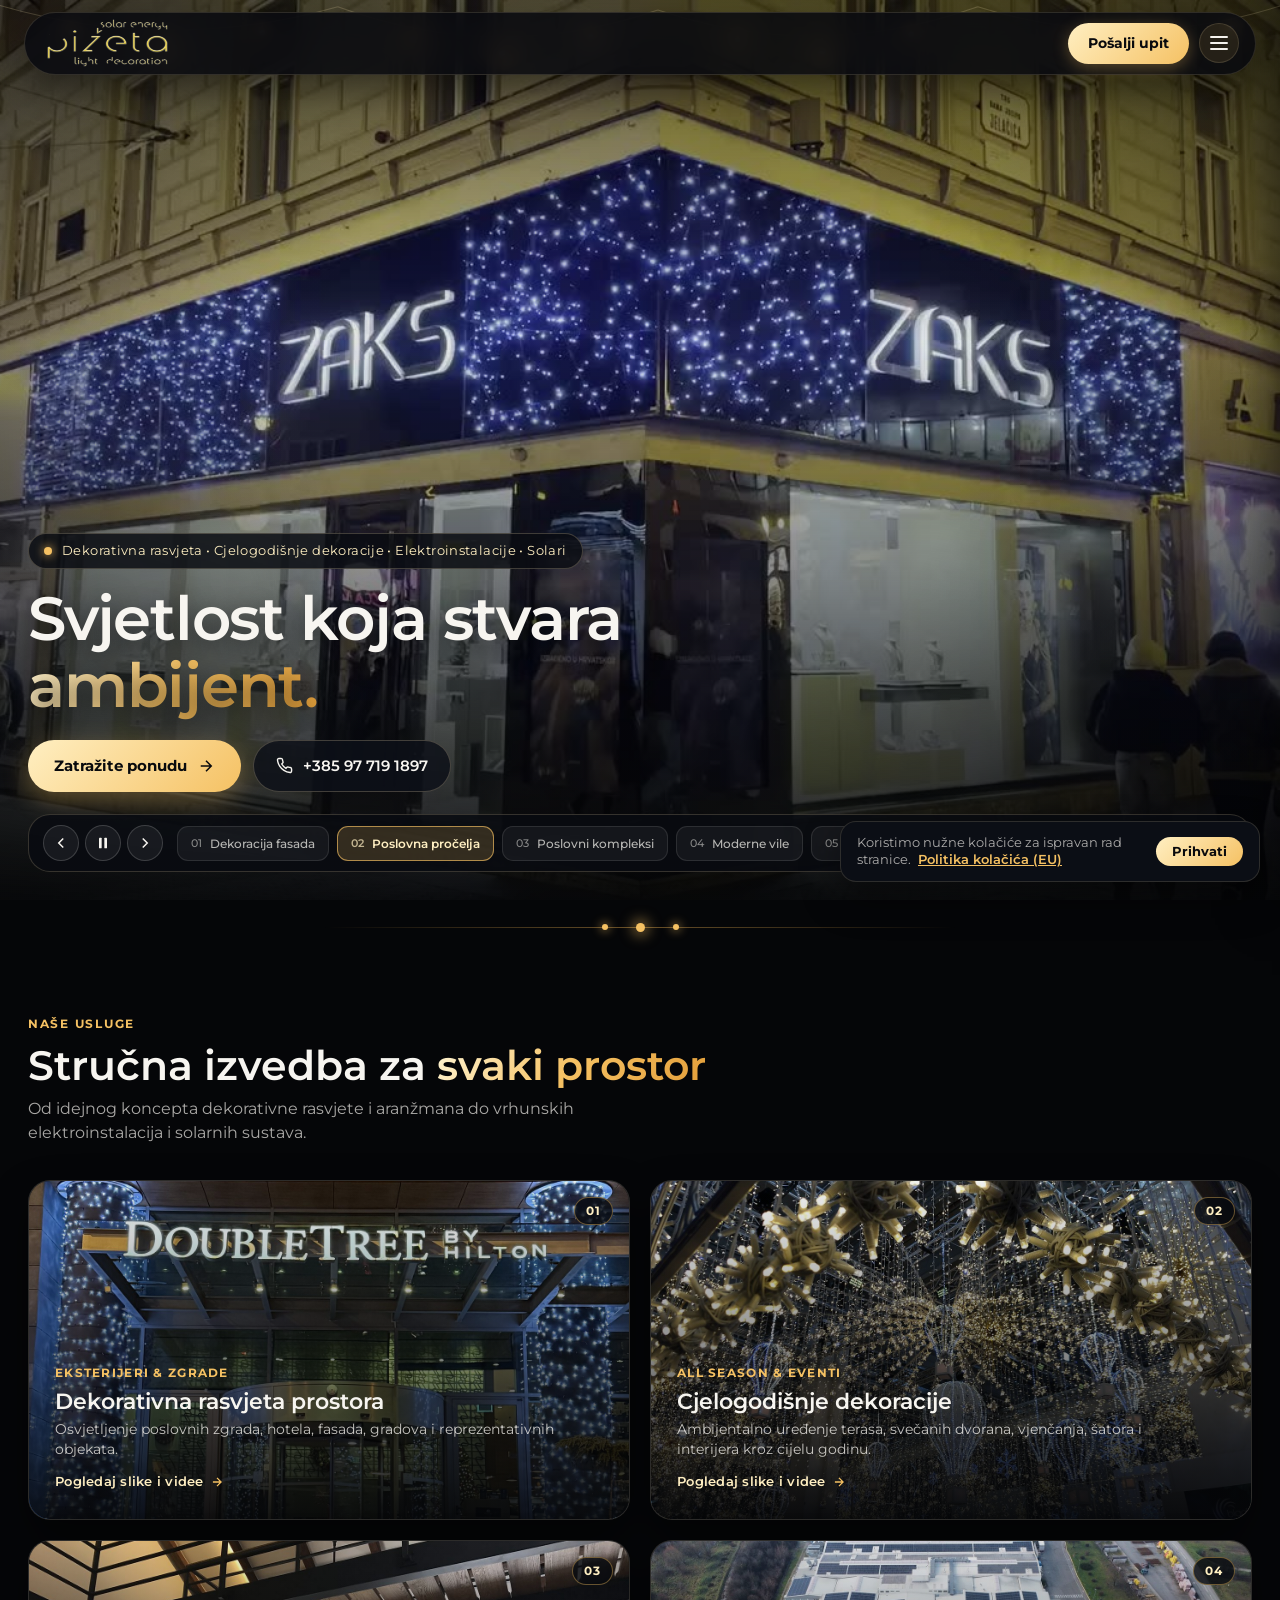
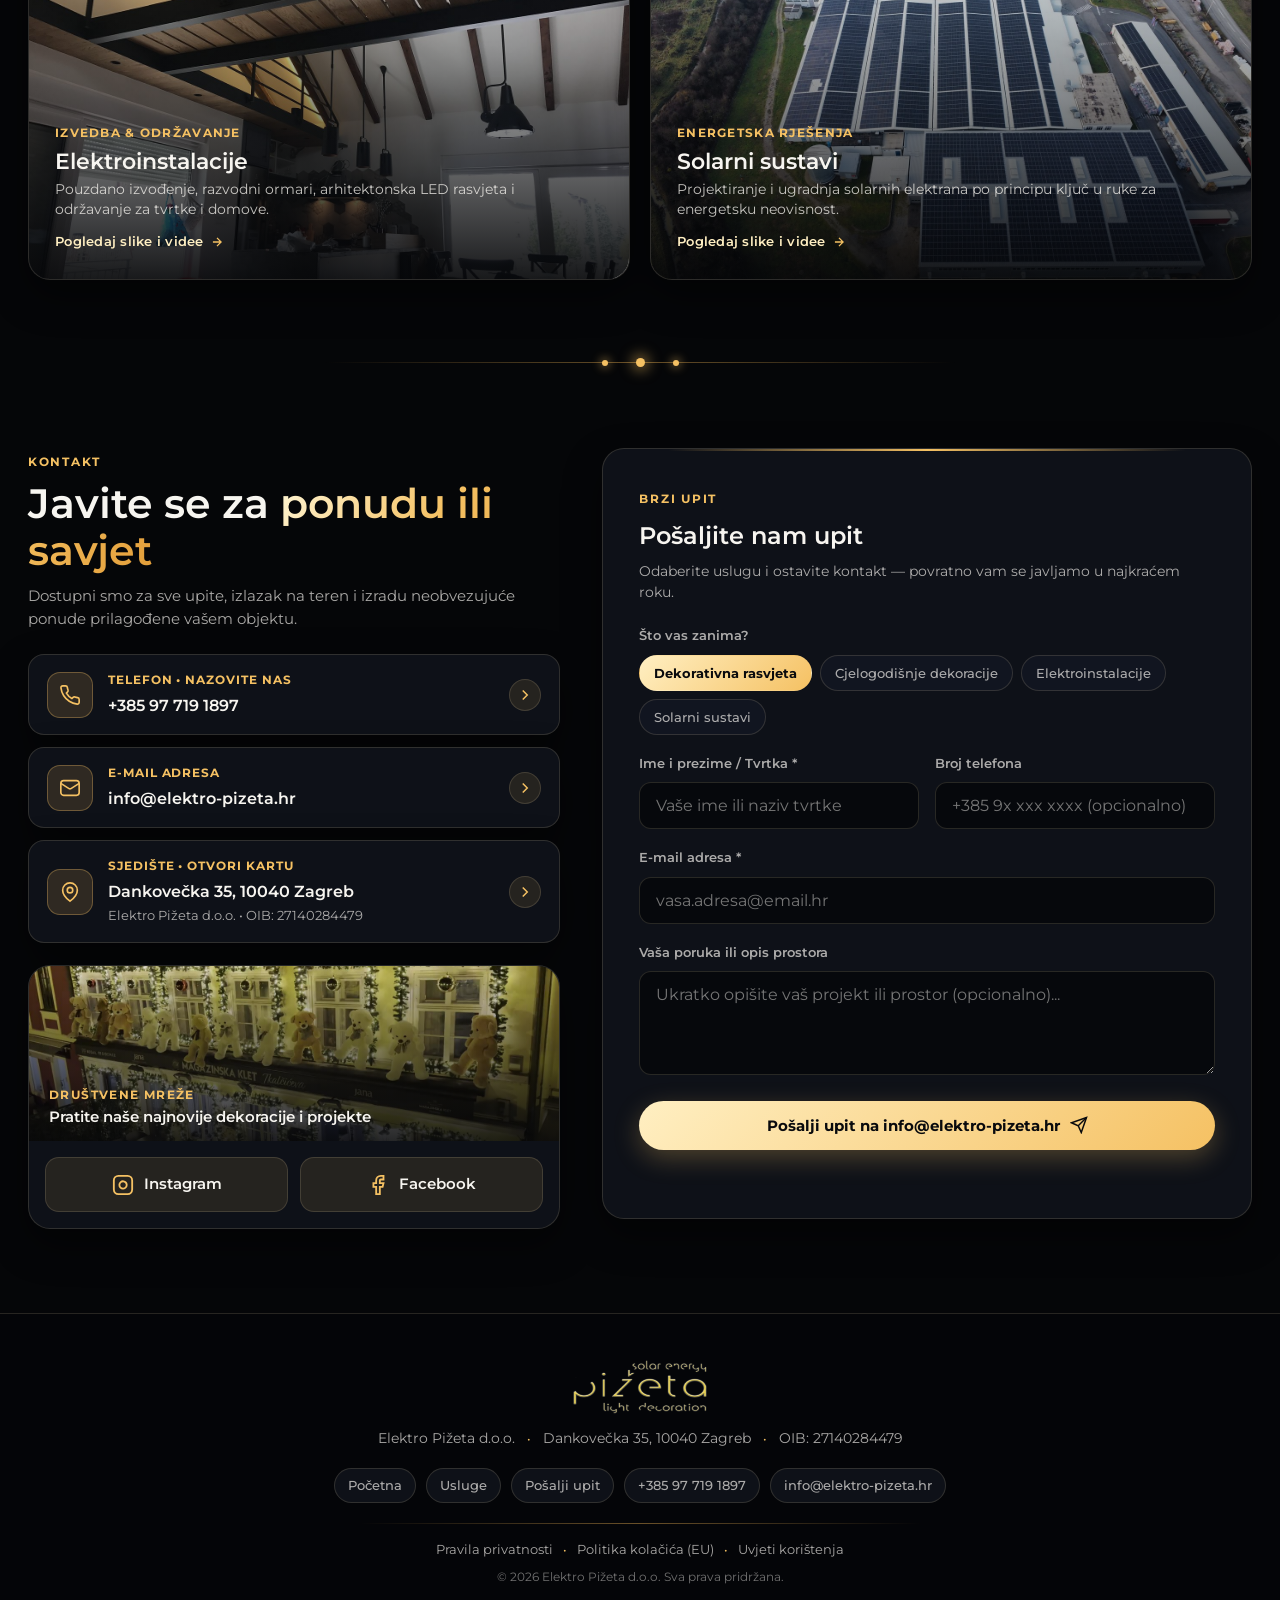
==== commit d485d43b: "style: reduce logo width by an additional 15% across all devices and placements" ====
--- a/index.html
+++ b/index.html
@@ -28,7 +28,7 @@
     })();
   </script>
 
-  <link rel="stylesheet" href="styles.css?v=2" />
+  <link rel="stylesheet" href="styles.css?v=3" />
 </head>
 <body>
   <!-- Subtle Ambient Warm Bokeh Canvas (PC Dark Mode) -->
--- a/styles.css
+++ b/styles.css
@@ -170,7 +170,7 @@
 
 .brand-logo img {
   height: 48px;
-  width: 142.5px;
+  width: 121.13px;
   max-width: 100%;
   object-fit: fill;
   display: block;
@@ -317,7 +317,7 @@
 
 .nav-drawer-header .brand-logo img {
   height: 42px;
-  width: 123.75px;
+  width: 105.19px;
   object-fit: fill;
 }
 
@@ -1347,7 +1347,7 @@
 
 .footer-logo {
   height: 54px;
-  width: 157.5px;
+  width: 133.88px;
   max-width: 100%;
   object-fit: fill;
   display: block;
@@ -1657,7 +1657,7 @@
   }
   .brand-logo img {
     height: 36px;
-    width: clamp(85.5px, 26.25vw, 108.75px);
+    width: clamp(72.68px, 22.31vw, 92.44px);
     max-width: calc(100vw - 202px);
     object-fit: fill;
   }
@@ -1892,8 +1892,8 @@
 @media (max-width: 360px) {
   .brand-logo img {
     height: 32px;
-    width: 86.25px;
-    max-width: 86.25px;
+    width: 73.31px;
+    max-width: 73.31px;
     object-fit: fill;
   }
   .nav-cta {
@@ -2415,7 +2415,7 @@
   }
   .brand-logo img {
     height: 42px;
-    width: 123.75px;
+    width: 105.19px;
   }
   .bento-gallery.bento-gallery-four {
     grid-template-columns: repeat(2, 1fr);
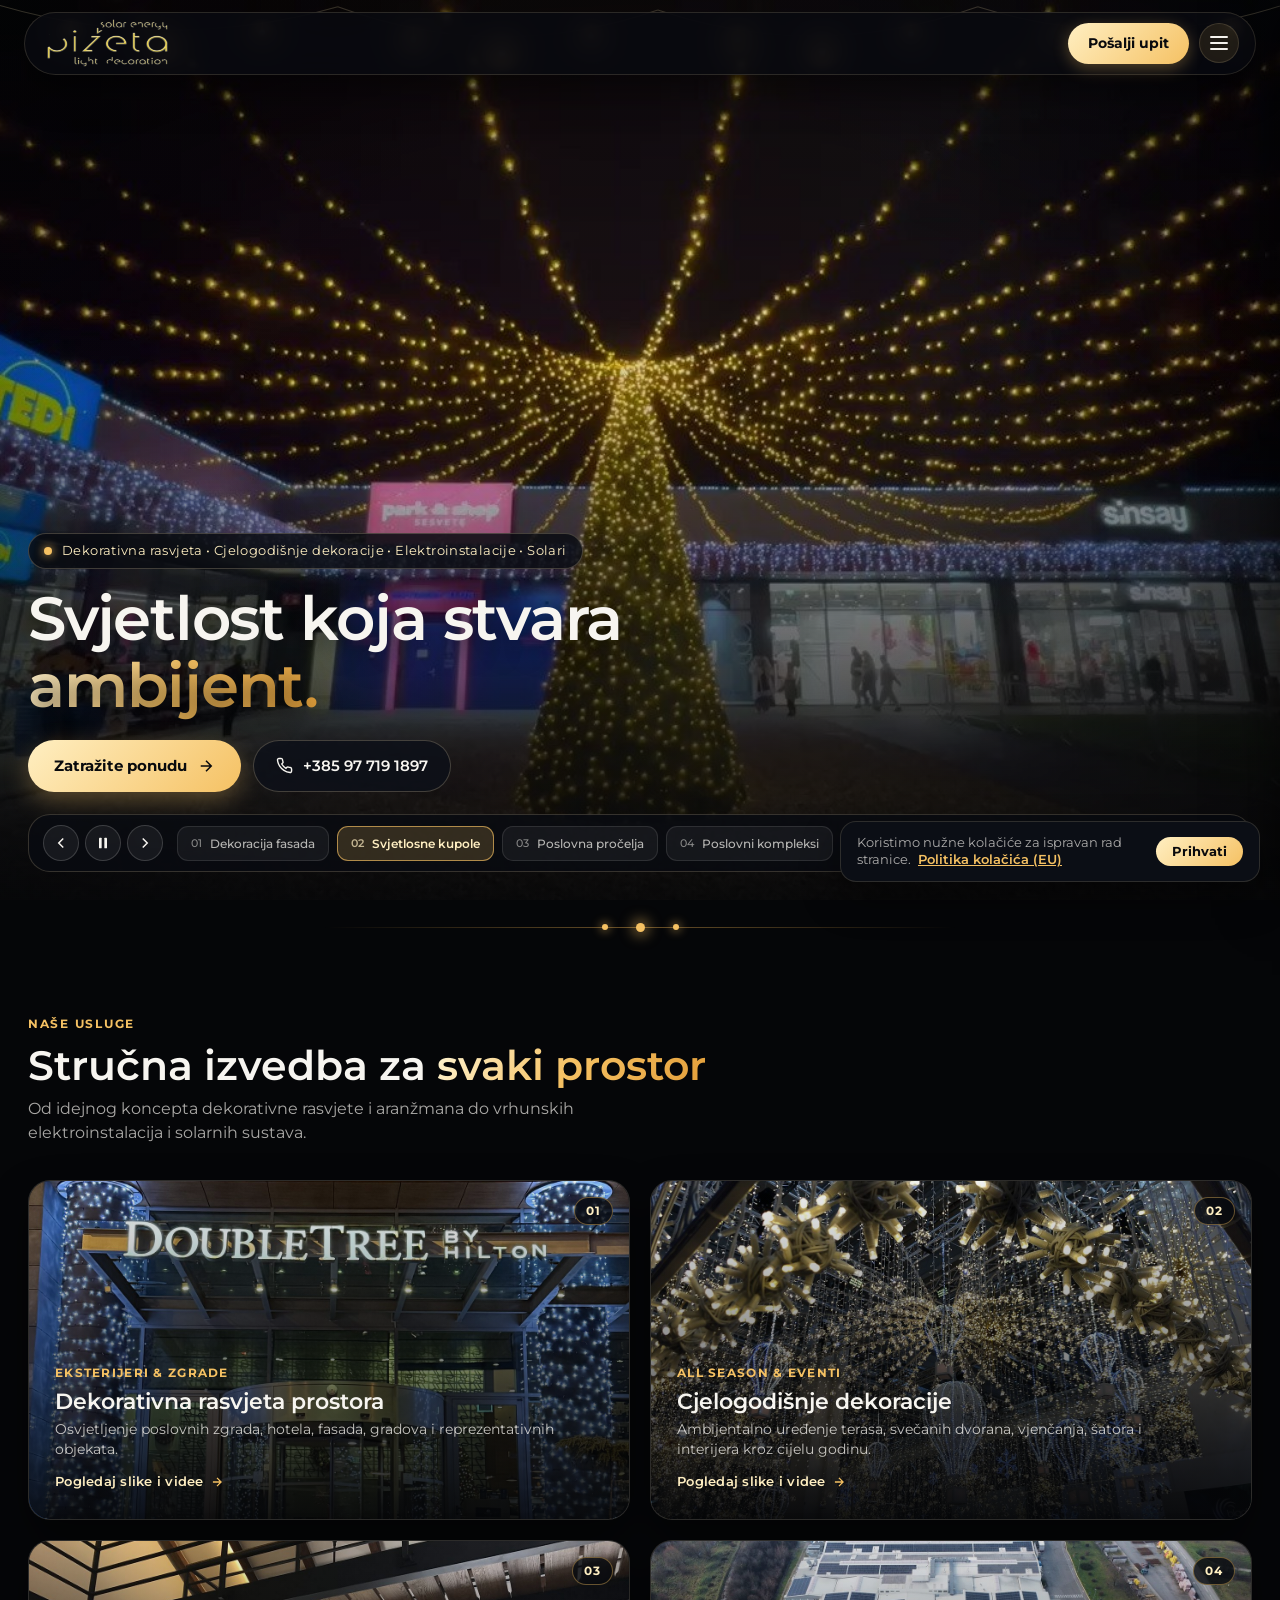
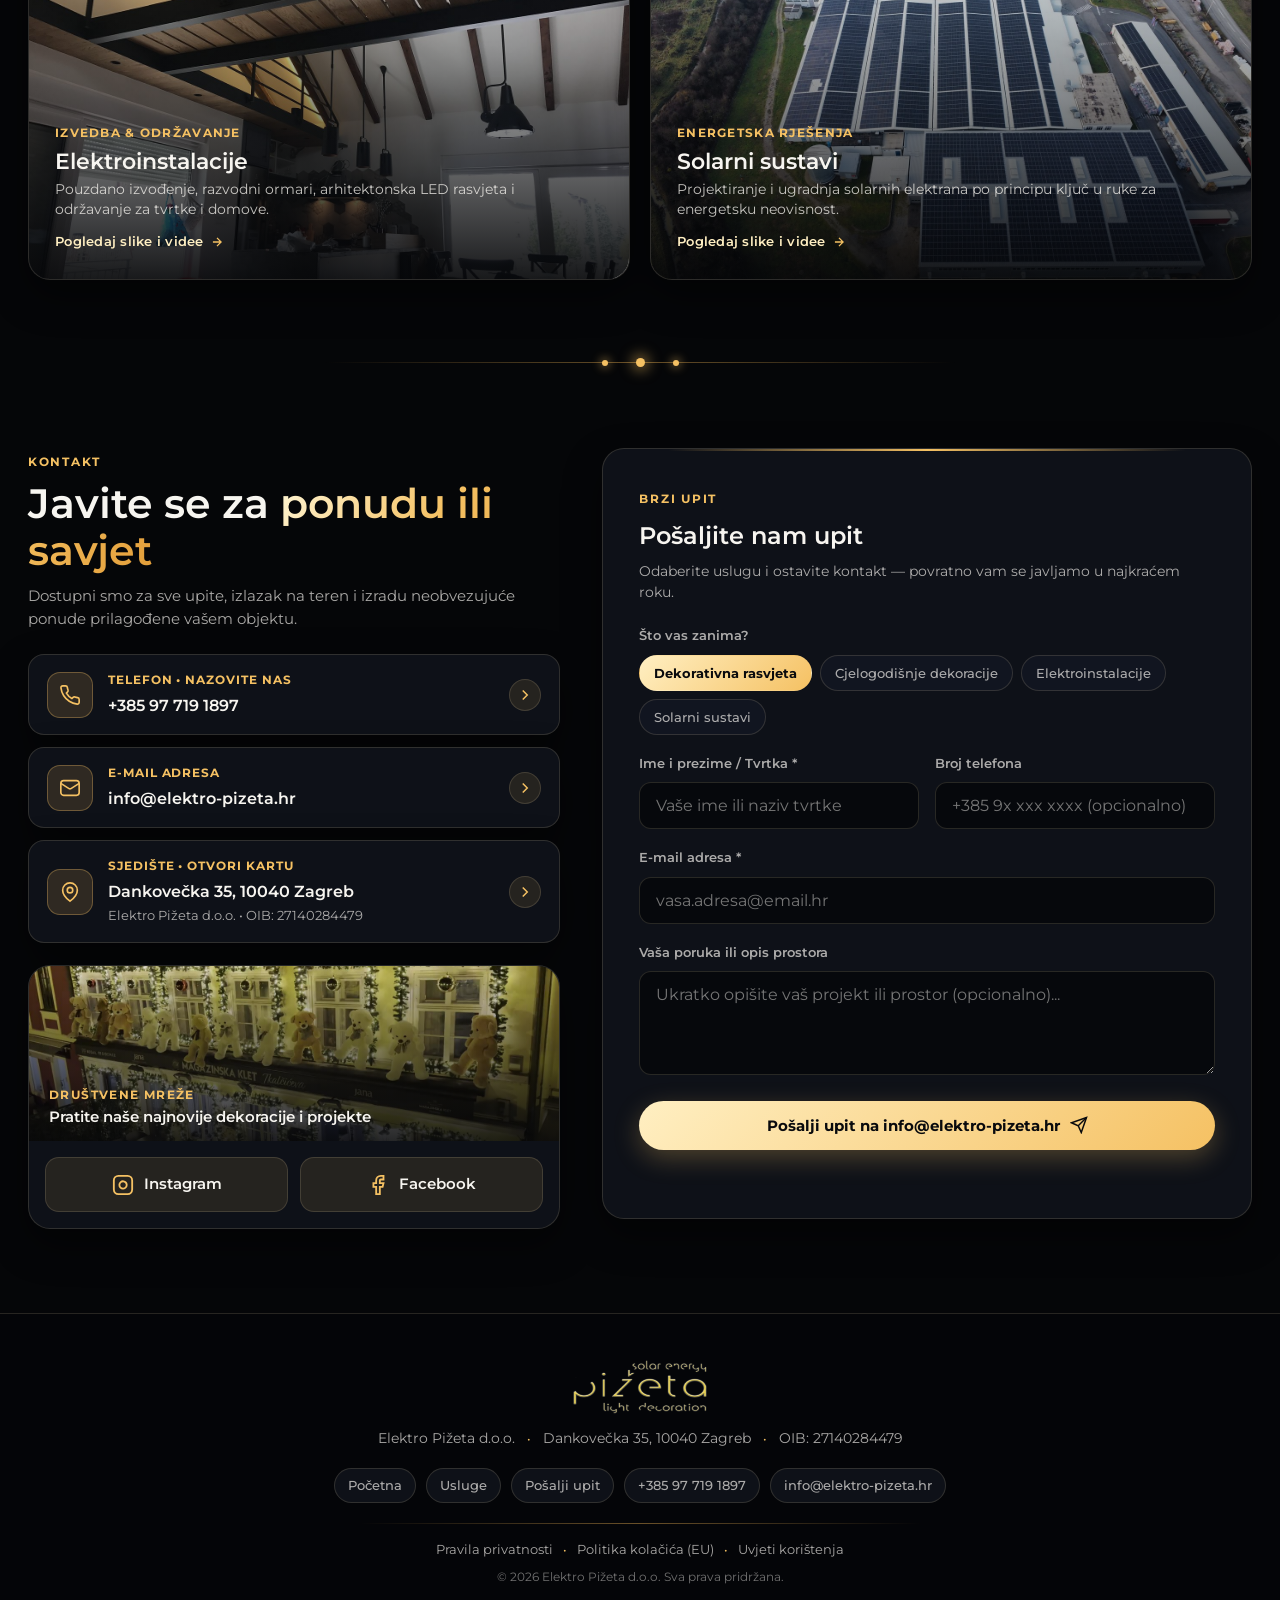
==== commit e09bf6e2: "feat: add Light Domes showcase video to mobile and PC hero playlists" ====
--- a/index.html
+++ b/index.html
@@ -637,6 +637,6 @@
     </div>
   </div>
 
-  <script src="script.js"></script>
+  <script src="script.js?v=4"></script>
 </body>
 </html>
